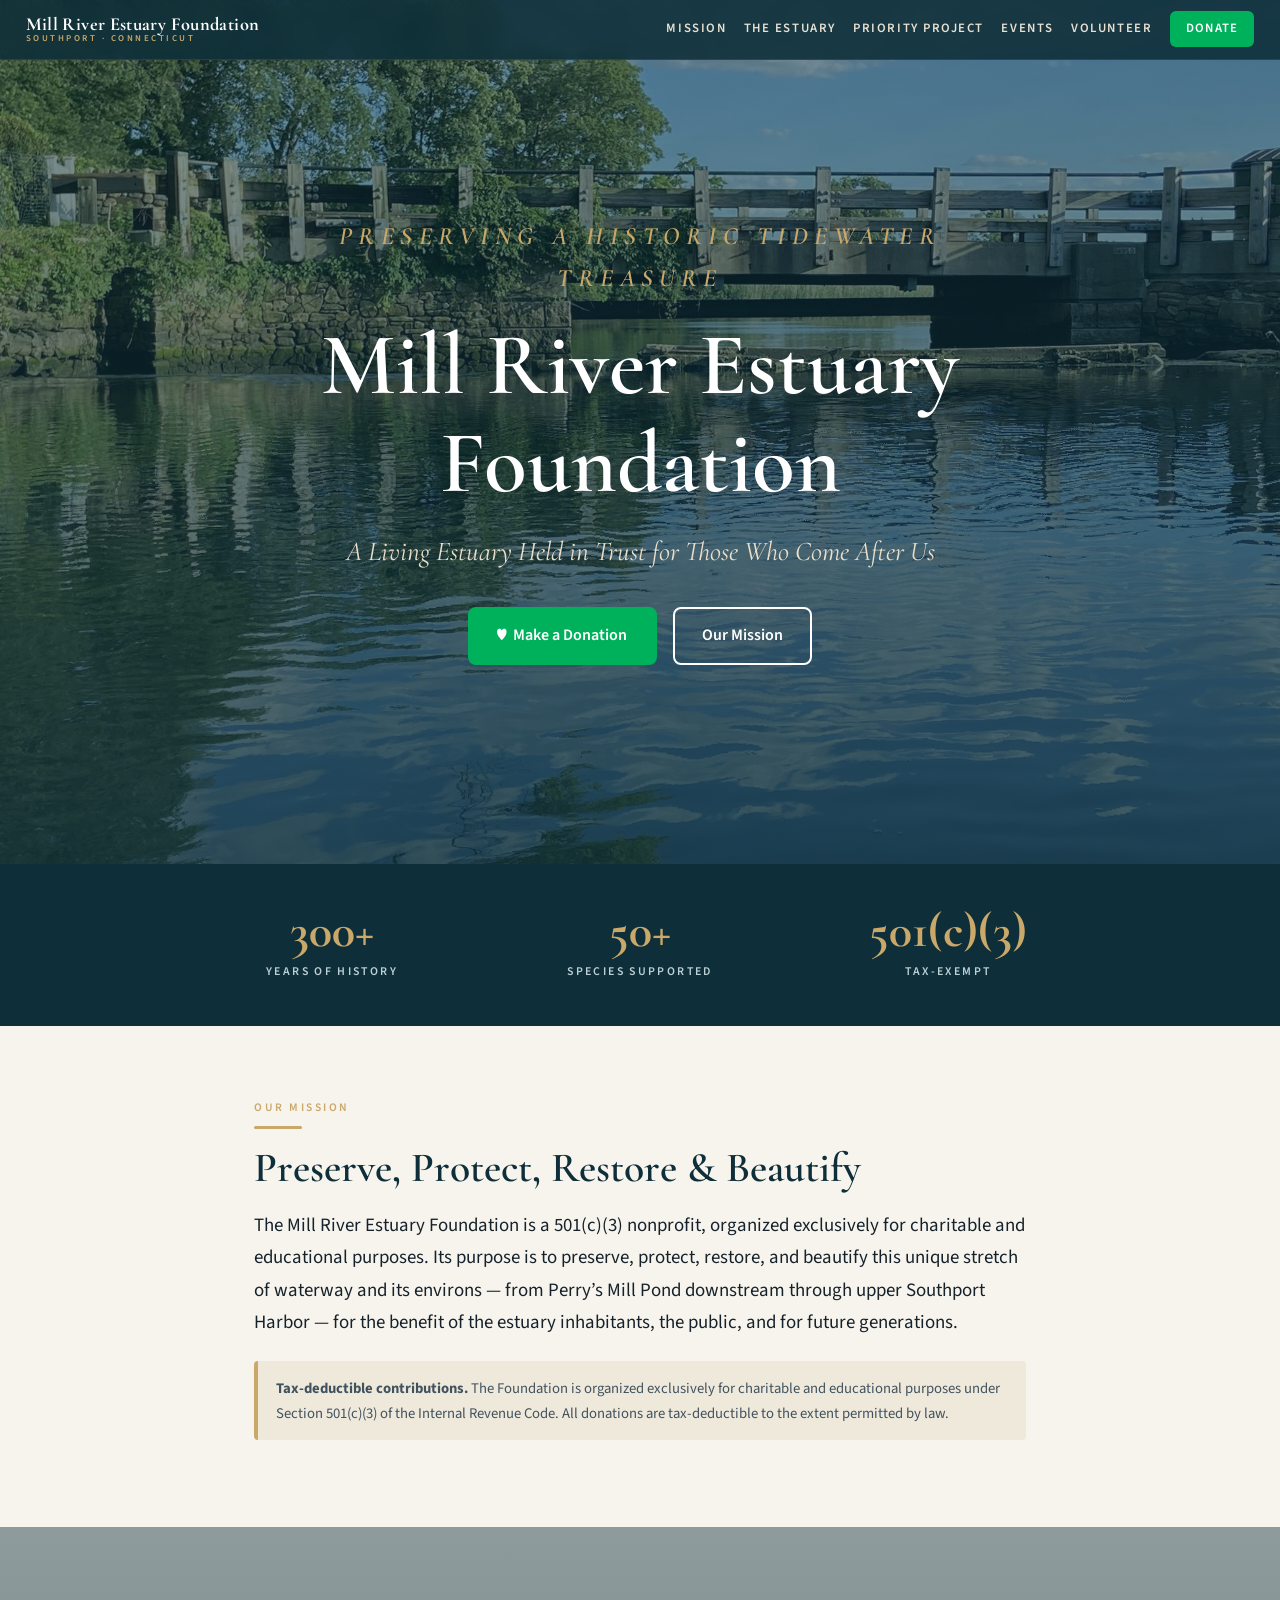
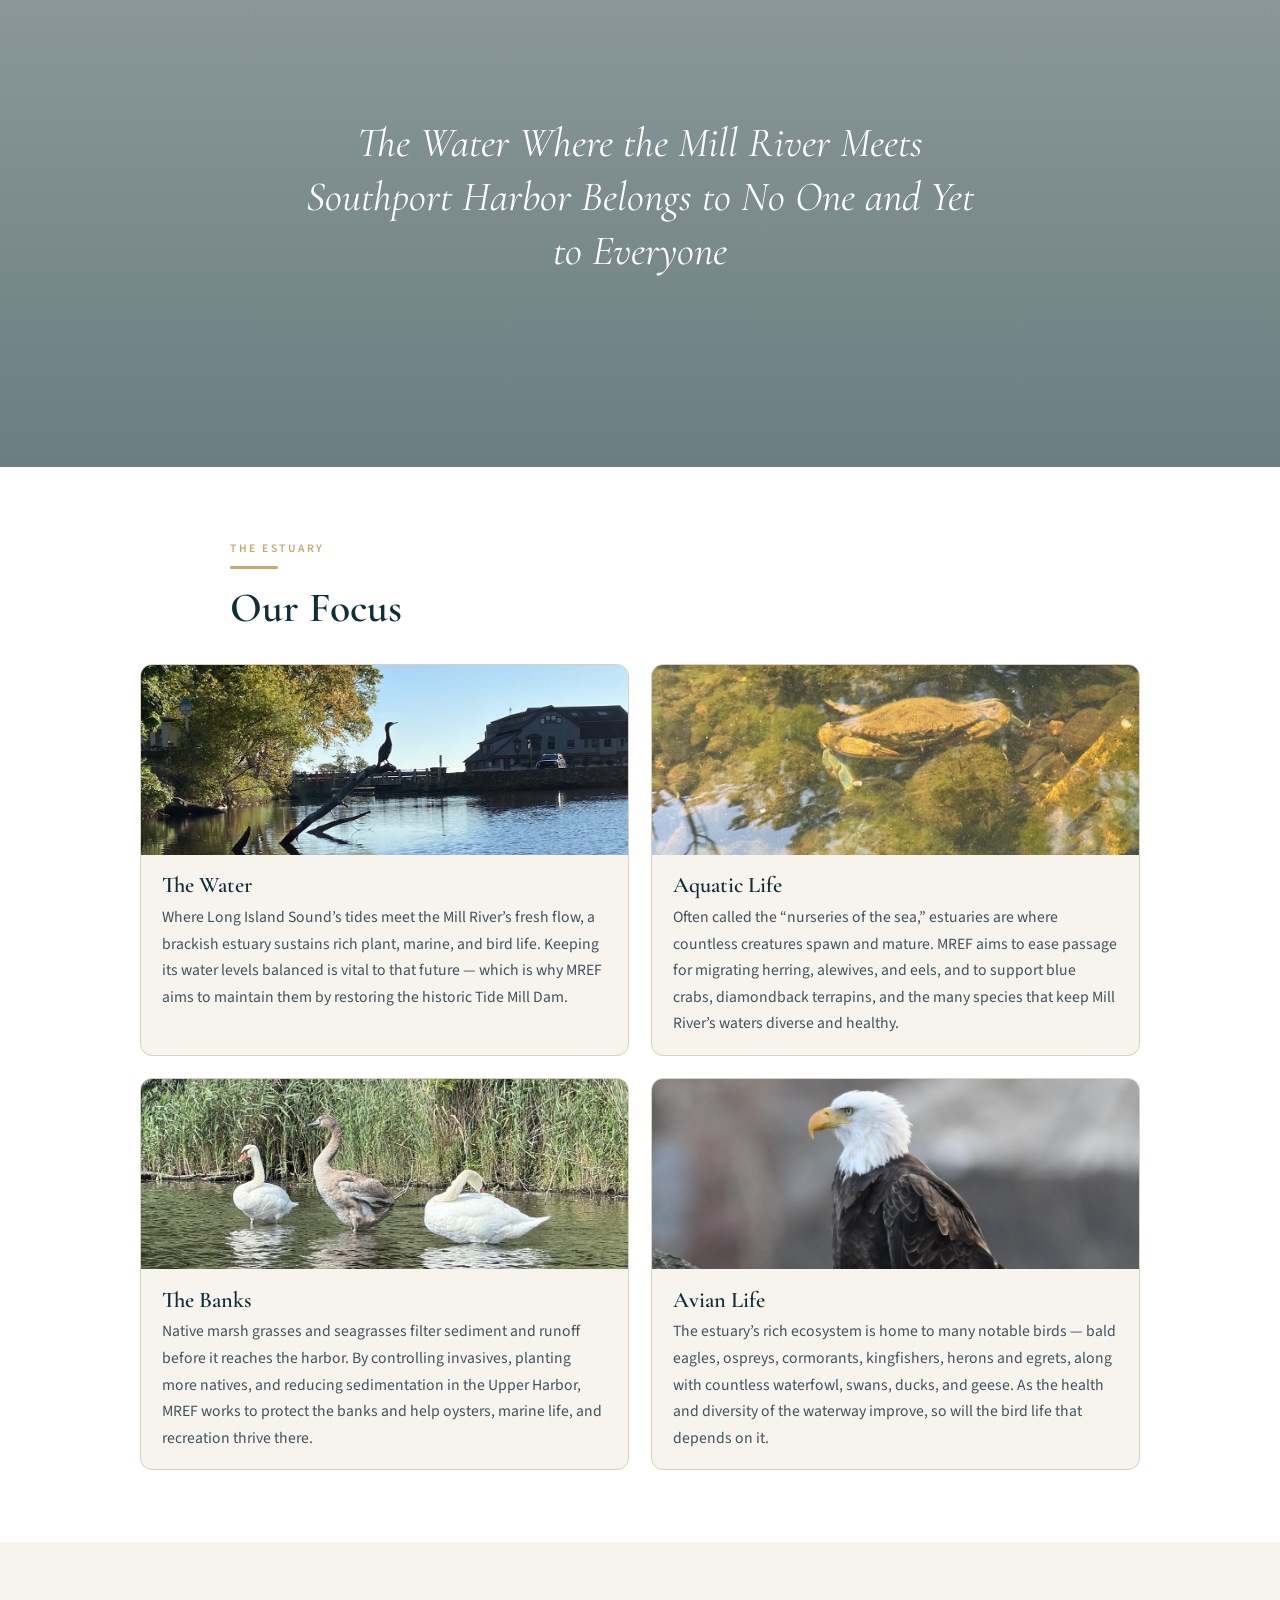
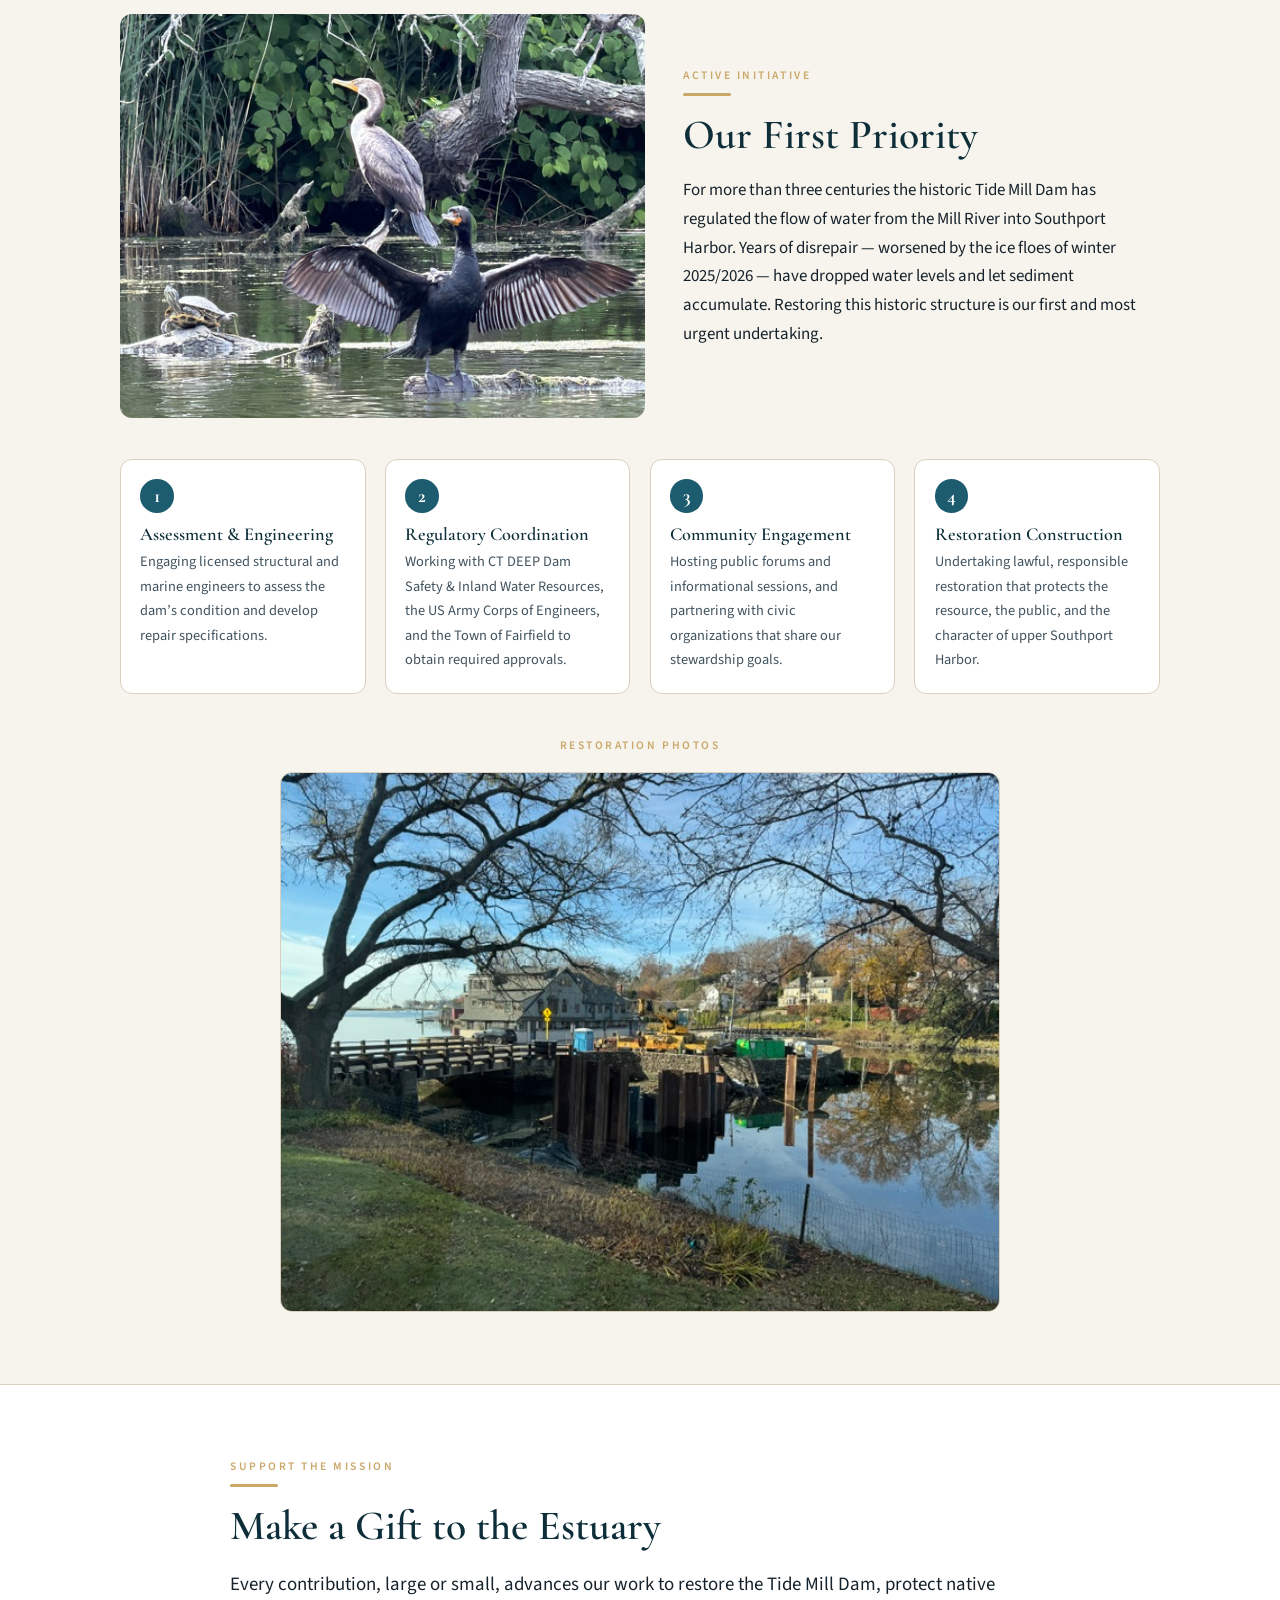
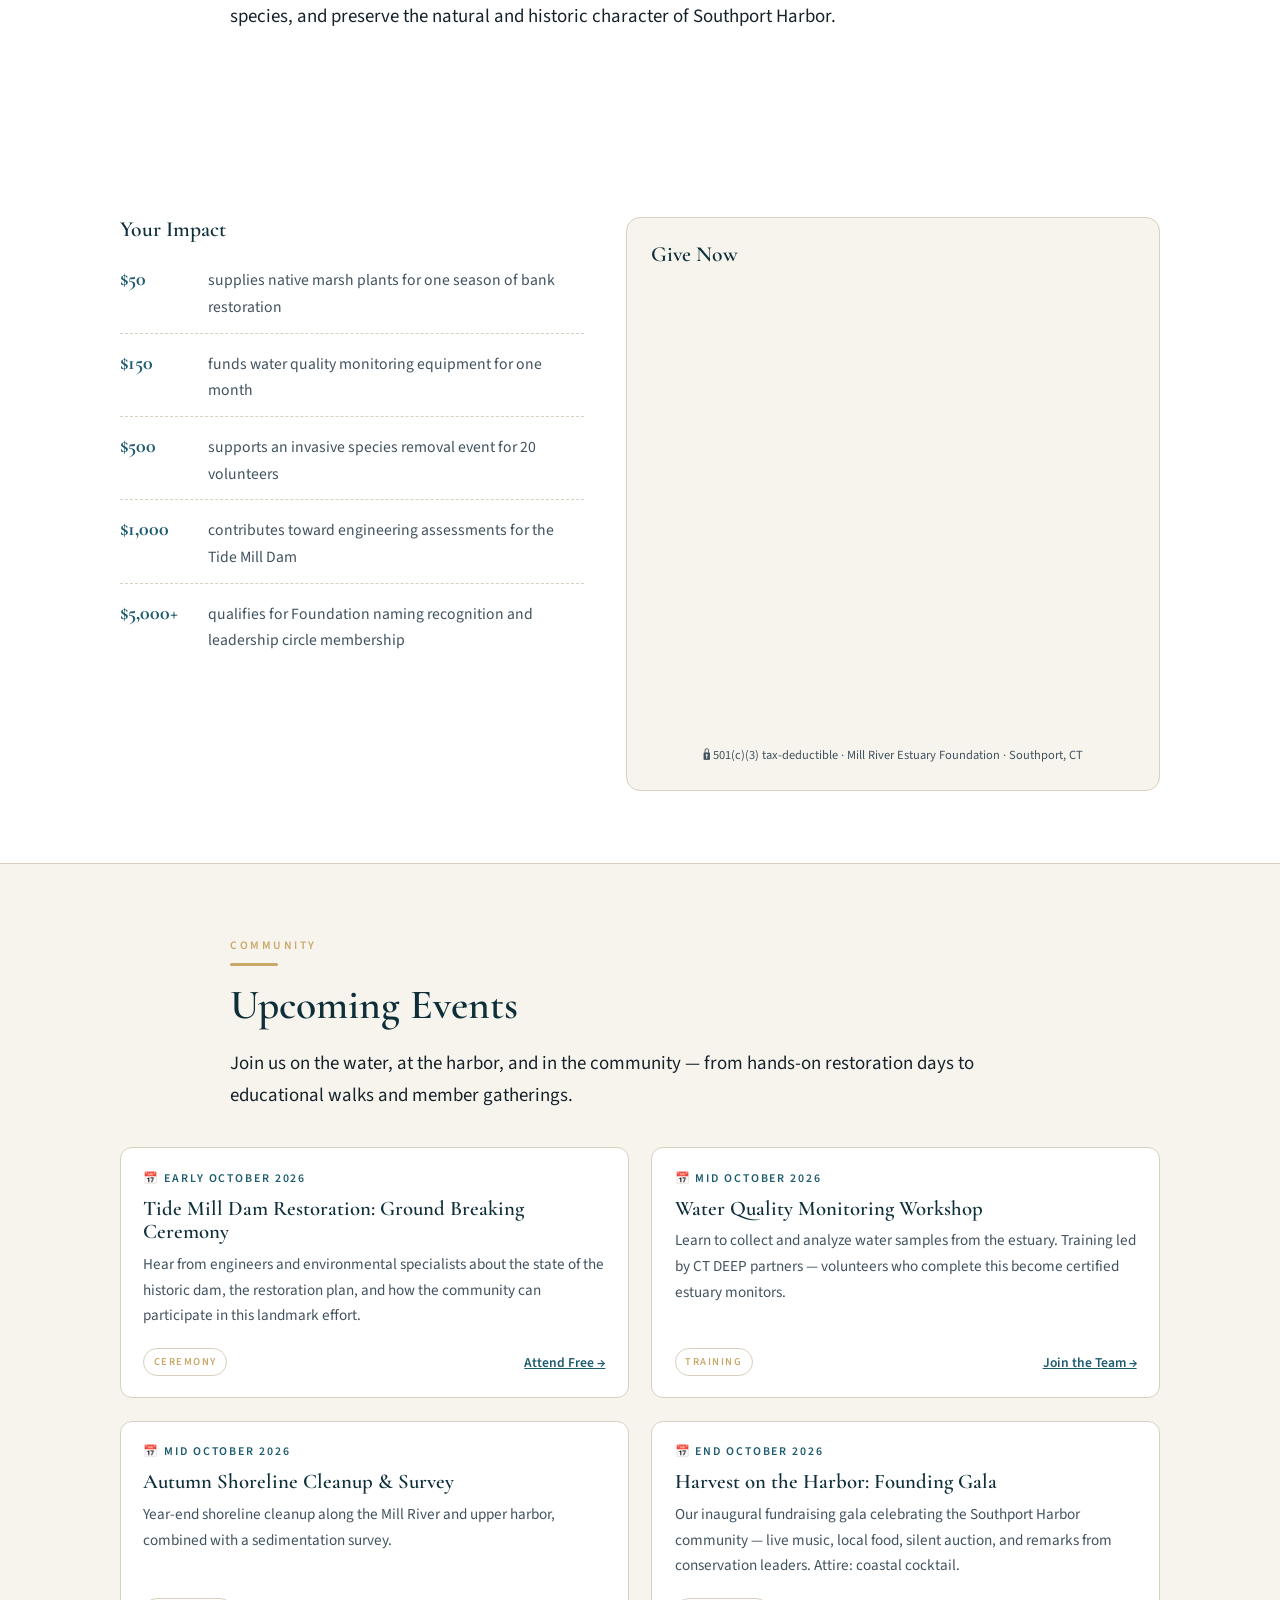
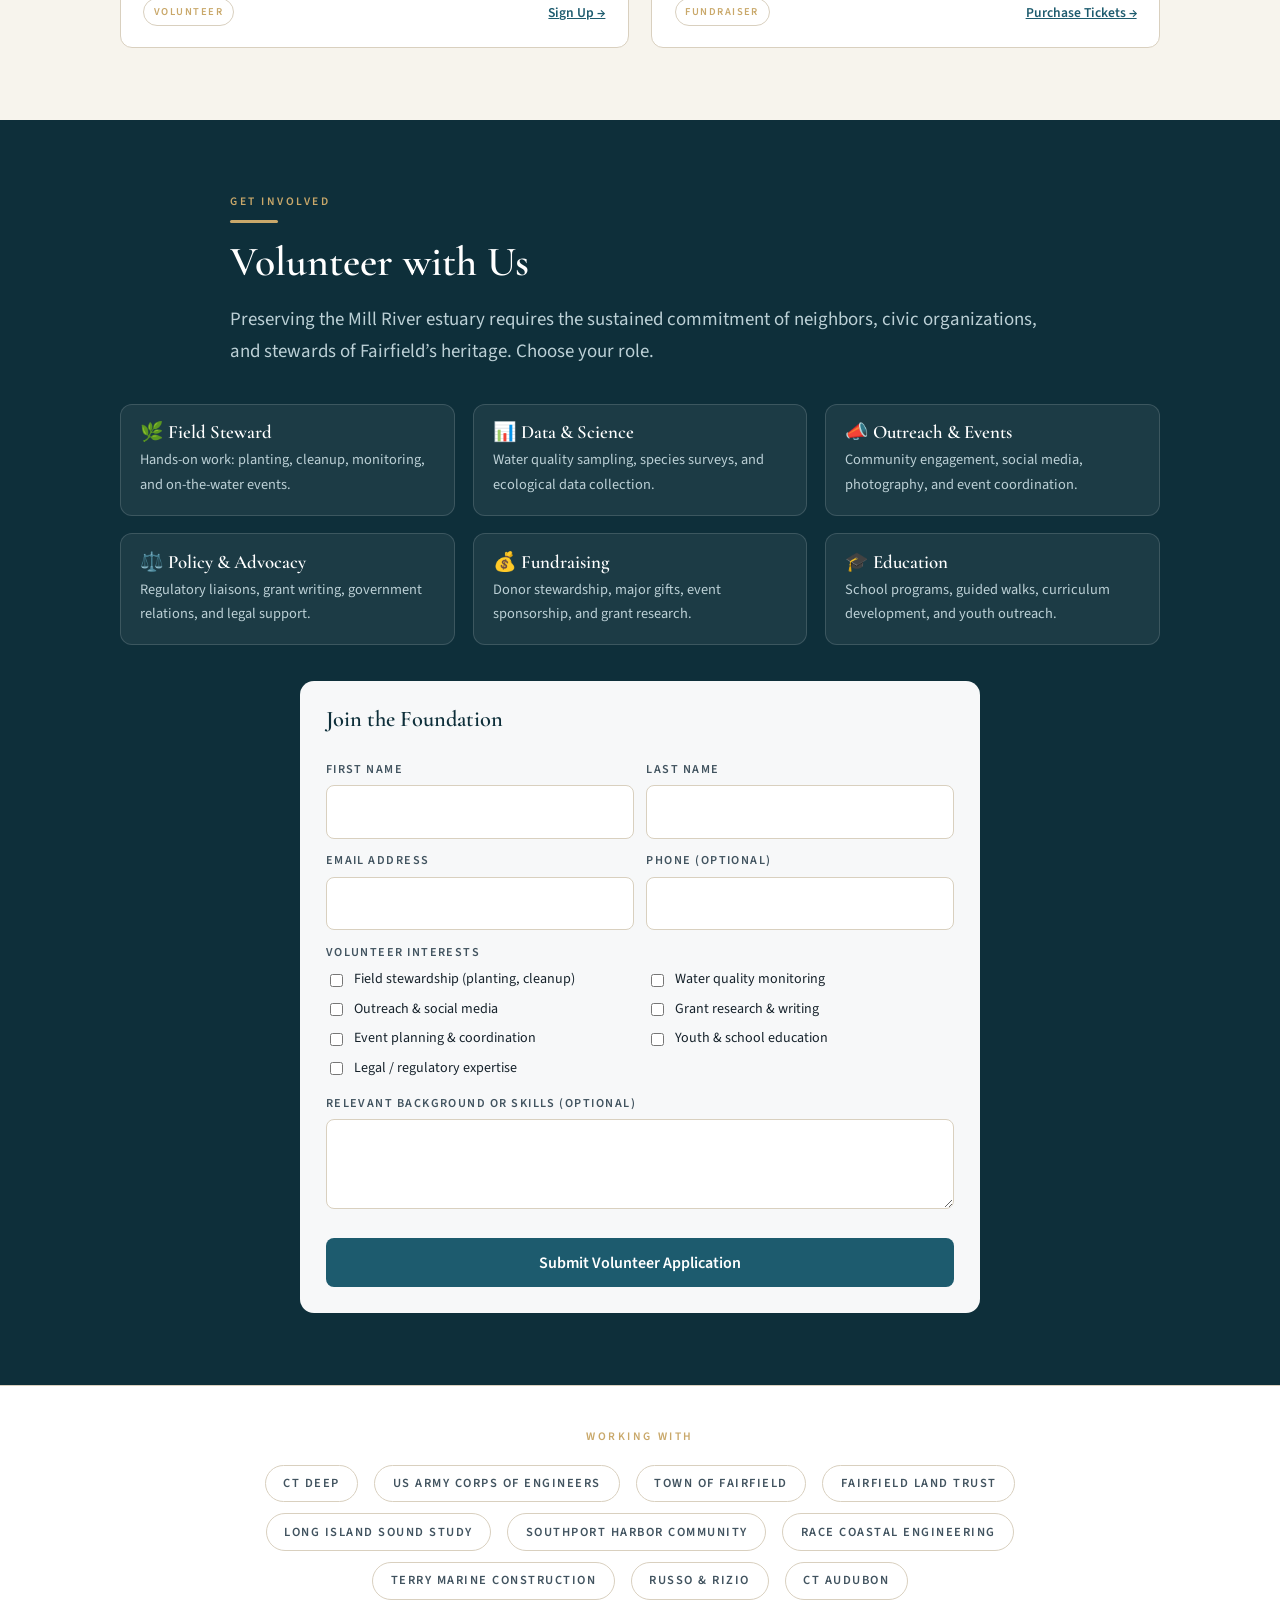
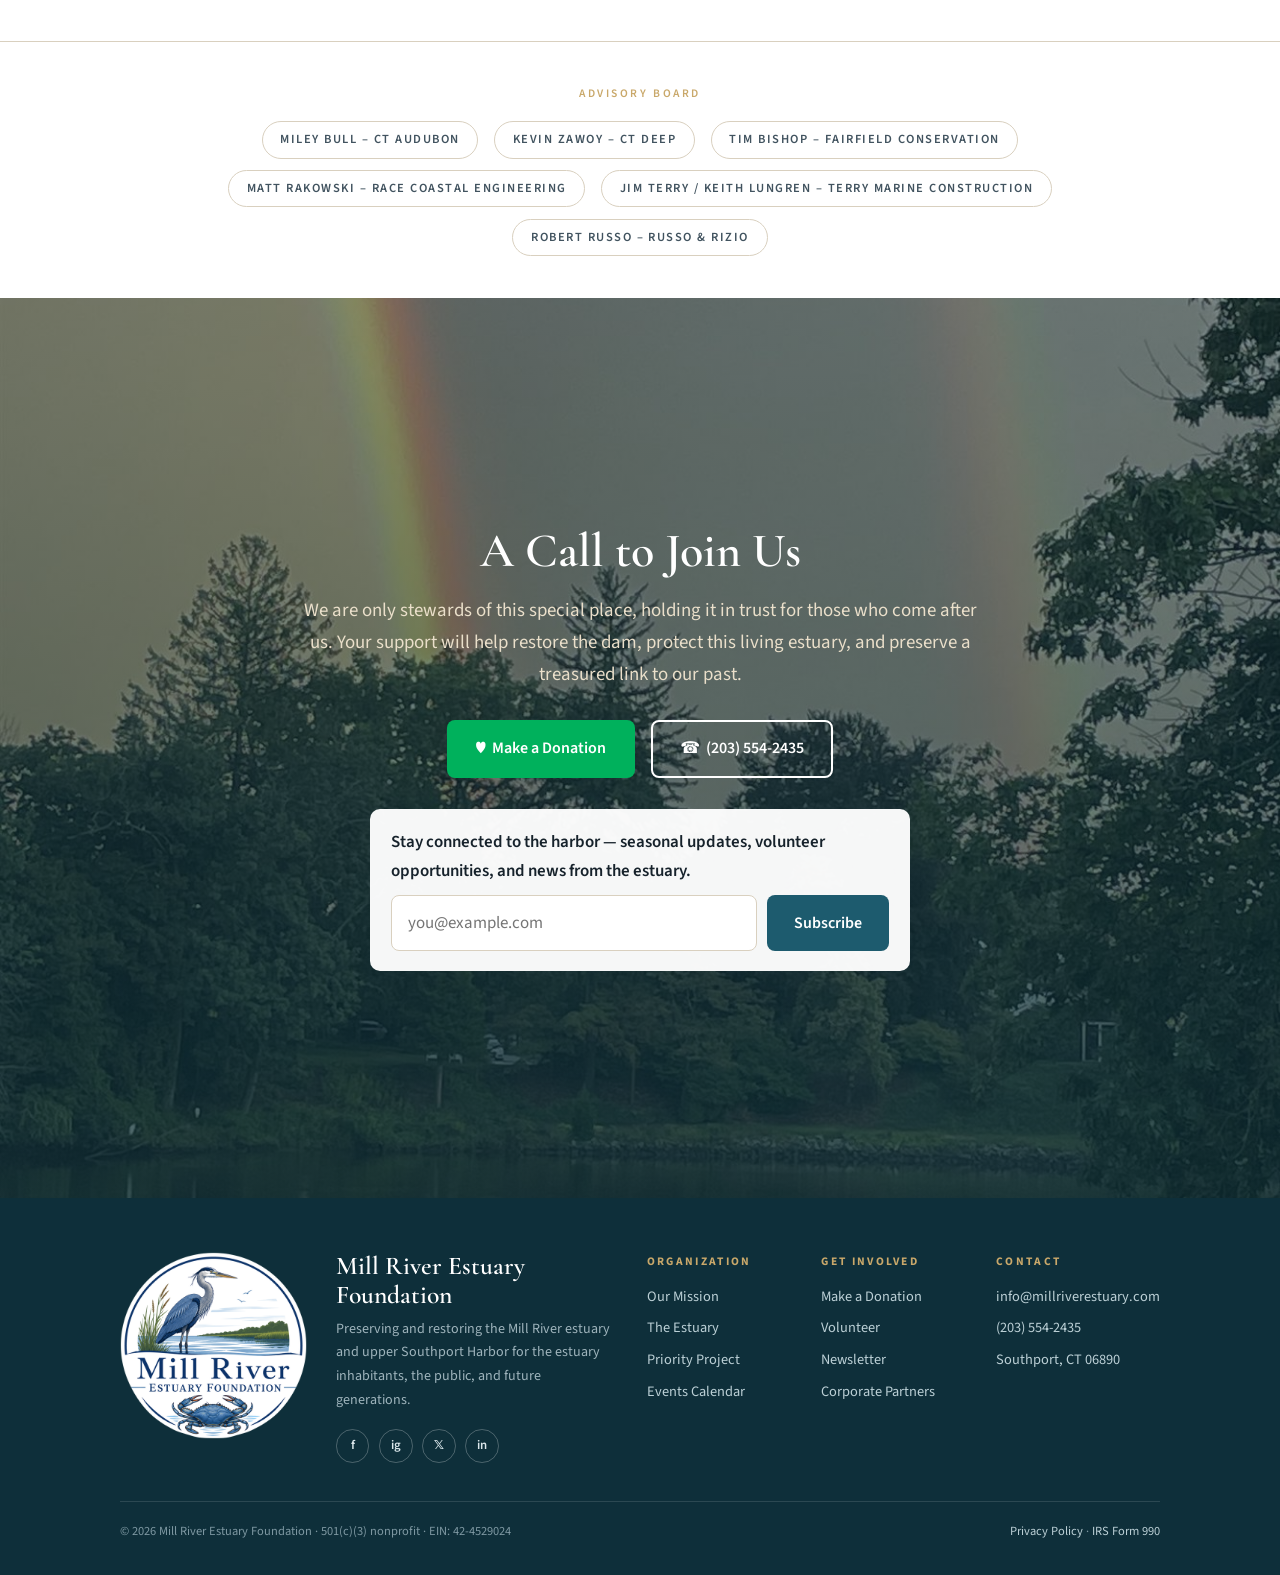
==== index.html @ 7f86ffff "Add fourth restoration photo and slow the gallery to 3 seconds per photo Photo 4 was rotated per its" ====
<!DOCTYPE html>
<html lang="en">
<head>
  <meta charset="UTF-8" />
  <meta name="viewport" content="width=device-width, initial-scale=1.0" />
  <title>Mill River Estuary Foundation — Southport, CT</title>
  <meta name="description" content="The Mill River Estuary Foundation works to preserve, protect, and restore the waterway where the Mill River meets Southport Harbor, including the historic Tide Mill Dam." />
  <link rel="preconnect" href="https://fonts.googleapis.com" />
  <link rel="preconnect" href="https://fonts.gstatic.com" crossorigin />
  <link href="https://fonts.googleapis.com/css2?family=Cormorant+Garamond:wght@500;600;700&family=Source+Sans+3:wght@400;600&display=swap" rel="stylesheet" />
  <style>
    :root{
      --ink:#16222b; --soft:#41535f; --paper:#f7f4ed; --paper-2:#efe9dc;
      --tide:#1d5b6e; --tide-deep:#0e2f3a; --sand:#c9a86a; --line:#d9d0bf;
    }
    *{box-sizing:border-box;}
    html{scroll-behavior:smooth;}
    body{margin:0;color:var(--ink);background:var(--paper);font-family:"Source Sans 3",system-ui,sans-serif;font-size:1.06rem;line-height:1.7;}
    h1,h2,h3{font-family:"Cormorant Garamond",Georgia,serif;color:var(--tide-deep);line-height:1.12;font-weight:600;margin:0;}
    a{color:var(--tide);}
    img{display:block;max-width:100%;}

    /* ---------- sticky nav ---------- */
    .nav{position:fixed;top:0;left:0;right:0;z-index:50;display:flex;justify-content:space-between;align-items:center;gap:1rem;
      padding:.7rem 1.6rem;color:#fff;background:rgba(14,47,58,.88);backdrop-filter:blur(8px);border-bottom:1px solid rgba(255,255,255,.08);}
    .nav__brand{font-family:"Cormorant Garamond",serif;font-size:1.15rem;font-weight:700;letter-spacing:.02em;color:#fff;text-decoration:none;line-height:1.1;}
    .nav__brand small{display:block;font-family:"Source Sans 3",sans-serif;font-size:.56rem;letter-spacing:.28em;text-transform:uppercase;color:var(--sand);font-weight:600;}
    .nav__links{display:flex;align-items:center;gap:1.1rem;flex-wrap:wrap;justify-content:flex-end;}
    .nav__links a{color:#e7e1d2;text-decoration:none;font-size:.8rem;font-weight:600;letter-spacing:.12em;text-transform:uppercase;}
    .nav__links a:hover{color:var(--sand);}
    .nav__links a.nav__donate{background:#00b15c;color:#fff;padding:.45rem 1rem;border-radius:6px;letter-spacing:.1em;}
    .nav__links a.nav__donate:hover{background:#009a4f;color:#fff;}

    /* ---------- hero ---------- */
    .hero{position:relative;min-height:96vh;display:flex;align-items:center;justify-content:center;text-align:center;color:#fff;overflow:hidden;background:#0e2f3a;}
    .hero__media{position:absolute;inset:0;width:100%;height:100%;z-index:0;}
    .hero__overlay{position:absolute;inset:0;z-index:1;background:linear-gradient(180deg,rgba(14,47,58,.5) 0%,rgba(14,47,58,.8) 100%);}
    .hero__in{position:relative;z-index:2;max-width:840px;padding:2rem;}
    .hero .eyebrow{text-transform:uppercase;letter-spacing:.26em;font-size:clamp(.85rem,4vw,1.56rem);font-weight:600;color:var(--sand);margin-bottom:1rem;white-space:normal;}
    .hero h1{font-size:clamp(2.8rem,8vw,5.5rem);color:#fff;}
    .hero p{font-family:"Cormorant Garamond",serif;font-style:italic;font-size:clamp(.6rem,2.9vw,1.7rem);color:#eadfca;margin:1rem auto 2rem;max-width:100%;white-space:nowrap;}
    @media(max-width:340px){.hero p{font-size:.56rem;}}
    .btns{display:flex;gap:1rem;justify-content:center;flex-wrap:wrap;}
    .btn{display:inline-flex;align-items:center;justify-content:center;padding:.85rem 1.7rem;border-radius:8px;font-family:inherit;font-weight:600;font-size:1rem;text-decoration:none;border:2px solid transparent;cursor:pointer;}
    .btn--donate{background:#00b15c;color:#fff;}
    .btn--ghost{border-color:#fff;color:#fff;}

    section{padding:4.5rem 1.5rem;}
    .wrap{max-width:820px;margin:0 auto;}
    .wrap--wide{max-width:1040px;margin:0 auto;}
    h2.head{font-size:clamp(1.9rem,5vw,2.6rem);margin-bottom:.4rem;}
    h2.head::before{content:"";display:block;width:48px;height:3px;background:var(--sand);margin-bottom:1rem;border-radius:2px;}
    .kicker{text-transform:uppercase;letter-spacing:.22em;font-size:.72rem;font-weight:600;color:var(--sand);margin:0 0 .5rem;}
    .lead{font-size:1.18rem;}

    /* ---------- impact stats ---------- */
    .stats{background:var(--tide-deep);color:#fff;padding:2.6rem 1.5rem;}
    .stats__grid{max-width:900px;margin:0 auto;display:grid;grid-template-columns:repeat(3,1fr);gap:1.5rem;text-align:center;}
    .stat b{display:block;font-family:"Cormorant Garamond",serif;font-size:clamp(2rem,5vw,3rem);font-weight:700;color:var(--sand);line-height:1.05;}
    .stat span{font-size:.74rem;letter-spacing:.2em;text-transform:uppercase;color:#bcd0d6;font-weight:600;}

    .taxnote{margin-top:1.4rem;padding:.9rem 1.1rem;background:var(--paper-2);border-left:4px solid var(--sand);border-radius:4px;font-size:.92rem;color:var(--soft);}

    /* ---------- quote band ---------- */
    .band{position:relative;min-height:60vh;display:flex;align-items:center;justify-content:center;text-align:center;color:#fff;
      background:linear-gradient(rgba(14,47,58,.45),rgba(14,47,58,.6)),url('img/band-ice-eagles.jpg') center/cover fixed no-repeat;}
    .band blockquote{max-width:760px;margin:0;padding:2rem;font-family:"Cormorant Garamond",serif;font-size:clamp(1.6rem,4vw,2.6rem);font-style:italic;line-height:1.3;color:#fff;}

    /* ---------- focus cards ---------- */
    .focus{background:#fff;}
    .grid{max-width:1000px;margin:2rem auto 0;display:grid;grid-template-columns:repeat(2,1fr);gap:1.4rem;}
    .card{border:1px solid var(--line);border-radius:12px;overflow:hidden;background:var(--paper);}
    .card img{height:190px;width:100%;object-fit:cover;}
    .card img.eagle{object-position:50% 22%;}
    .card .body{padding:1.1rem 1.3rem;}
    .card h3{font-size:1.4rem;margin-bottom:.4rem;}
    .card p{margin:0;color:var(--soft);font-size:.98rem;}

    /* ---------- priority project ---------- */
    .split{max-width:1040px;margin:0 auto;display:grid;grid-template-columns:1.1fr 1fr;gap:2.4rem;align-items:center;}
    .split img{border-radius:12px;height:100%;max-height:420px;width:100%;object-fit:cover;}
    .roadmap{max-width:1040px;margin:2.6rem auto 0;display:grid;grid-template-columns:repeat(4,1fr);gap:1.2rem;counter-reset:step;}
    .step{background:#fff;border:1px solid var(--line);border-radius:12px;padding:1.2rem 1.2rem 1.3rem;position:relative;}
    .step::before{counter-increment:step;content:counter(step);display:grid;place-items:center;width:2.1rem;height:2.1rem;border-radius:50%;
      background:var(--tide);color:#fff;font-family:"Cormorant Garamond",serif;font-weight:700;font-size:1.2rem;margin-bottom:.7rem;}
    .step h3{font-size:1.14rem;margin-bottom:.35rem;}
    .step p{margin:0;font-size:.9rem;color:var(--soft);}
    .restoration{max-width:1040px;margin:2.6rem auto 0;text-align:center;}
    .restoration .kicker{margin-bottom:1rem;}
    .restoration__frame{max-width:720px;margin:0 auto;}
    .restoration__frame img{width:100%;height:auto;aspect-ratio:4/3;object-fit:cover;border-radius:12px;border:1px solid var(--line);display:block;transition:opacity .4s ease;}
    .restoration__frame img.is-fading{opacity:0;}
    .thermometer{max-width:640px;margin:1.8rem auto 0;}

    /* ---------- donate ---------- */
    .donate{background:#fff;border-top:1px solid var(--line);border-bottom:1px solid var(--line);}
    .donate__grid{max-width:1040px;margin:2.2rem auto 0;display:grid;grid-template-columns:1fr 1.15fr;gap:2.6rem;align-items:start;}
    .impact{list-style:none;margin:0;padding:0;}
    .impact li{display:flex;gap:.9rem;padding:.75rem 0;border-top:1px dashed var(--line);color:var(--soft);font-size:.98rem;align-items:baseline;}
    .impact li:first-child{border-top:none;}
    .impact b{flex:0 0 4.6rem;font-family:"Cormorant Garamond",serif;font-size:1.25rem;color:var(--tide);font-weight:700;}
    .dform{background:var(--paper);border:1px solid var(--line);border-radius:14px;padding:1.5rem;}
    .dform h3{font-size:1.35rem;margin-bottom:1rem;}
    .dform iframe{width:100%;border:none;border-radius:8px;}
    .zeffy-placeholder{padding:2rem 1rem;text-align:center;border:1px dashed var(--line);border-radius:8px;color:var(--soft);}
    .zeffy-placeholder p{margin:0 0 .4rem;}
    .dform .secure{margin:.8rem 0 0;text-align:center;font-size:.78rem;color:var(--soft);}

    /* ---------- events ---------- */
    .events{background:var(--paper);}
    .events__grid{max-width:1040px;margin:2.2rem auto 0;display:grid;grid-template-columns:repeat(2,1fr);gap:1.4rem;}
    .event{background:#fff;border:1px solid var(--line);border-radius:12px;padding:1.3rem 1.4rem;display:flex;flex-direction:column;gap:.5rem;}
    .event .date{font-size:.74rem;letter-spacing:.16em;text-transform:uppercase;font-weight:600;color:var(--tide);}
    .event h3{font-size:1.3rem;}
    .event p{margin:0;color:var(--soft);font-size:.95rem;flex:1;}
    .event .foot{display:flex;justify-content:space-between;align-items:center;margin-top:.7rem;}
    .event .tag{font-size:.66rem;letter-spacing:.14em;text-transform:uppercase;font-weight:600;color:var(--sand);border:1px solid var(--line);padding:.25rem .6rem;border-radius:999px;}
    .event a.rsvp{font-size:.85rem;font-weight:600;}

    /* ---------- volunteer ---------- */
    .vol{background:var(--tide-deep);color:#dce8ec;}
    .vol h2.head,.vol h3{color:#fff;}
    .vol .kicker{color:var(--sand);}
    .roles{max-width:1040px;margin:2.2rem auto;display:grid;grid-template-columns:repeat(3,1fr);gap:1.1rem;}
    .role{background:rgba(255,255,255,.06);border:1px solid rgba(255,255,255,.14);border-radius:12px;padding:1.1rem 1.2rem;}
    .role h3{font-size:1.18rem;margin-bottom:.3rem;}
    .role p{margin:0;font-size:.9rem;color:#bcd0d6;}
    .vform{max-width:680px;margin:0 auto;background:rgba(255,255,255,.97);border-radius:14px;padding:1.6rem;color:var(--ink);}
    .vform h3{color:var(--tide-deep);font-size:1.4rem;margin-bottom:1rem;}
    .vform .row{display:grid;grid-template-columns:1fr 1fr;gap:.8rem;}
    .vform label{display:block;font-size:.76rem;letter-spacing:.12em;text-transform:uppercase;font-weight:600;color:var(--soft);margin:.8rem 0 .3rem;}
    .vform input[type=text],.vform input[type=email],.vform input[type=tel],.vform textarea{width:100%;padding:.7rem .9rem;border:1px solid var(--line);border-radius:8px;font:inherit;background:#fff;color:var(--ink);}
    .vform textarea{min-height:90px;resize:vertical;}
    .vform .checks{display:grid;grid-template-columns:1fr 1fr;gap:.35rem .9rem;margin-top:.3rem;}
    .vform .checks label{display:flex;align-items:center;gap:.5rem;margin:0;font-size:.88rem;letter-spacing:0;text-transform:none;font-weight:400;color:var(--ink);}
    .vform .submit{width:100%;margin-top:1.2rem;background:var(--tide);color:#fff;border:none;}
    .vform .submit:hover{background:var(--tide-deep);}

    /* ---------- partners ---------- */
    .partners{background:#fff;border-top:1px solid var(--line);padding:2.6rem 1.5rem;text-align:center;}
    .partners .kicker{margin-bottom:1.1rem;}
    .partners__row{display:flex;flex-wrap:wrap;gap:.7rem 1rem;justify-content:center;max-width:900px;margin:0 auto;}
    .partners__row span{border:1px solid var(--line);border-radius:999px;padding:.45rem 1.1rem;font-size:.78rem;letter-spacing:.12em;text-transform:uppercase;font-weight:600;color:var(--soft);}

    /* ---------- CTA ---------- */
    .cta{position:relative;color:#fff;text-align:center;min-height:100vh;display:flex;align-items:center;justify-content:center;
      background:linear-gradient(rgba(14,47,58,.5),rgba(14,47,58,.72)),url('img/cta-rainbows.jpg') center 62%/cover no-repeat;}
    .cta h2{color:#fff;font-size:clamp(2rem,5vw,3rem);}
    .cta .lead{max-width:680px;margin:1rem auto 1.8rem;color:#eadfca;}
    .signup{max-width:540px;margin:1.9rem auto 0;background:rgba(255,255,255,.96);border-radius:10px;padding:1.2rem 1.3rem;text-align:left;}
    .signup label{display:block;font-weight:600;color:var(--ink);margin-bottom:.6rem;}
    .signup__row{display:flex;gap:.6rem;flex-wrap:wrap;}
    .signup input[type=email]{flex:1 1 220px;padding:.8rem 1rem;border:1px solid var(--line);border-radius:8px;font:inherit;color:var(--ink);background:#fff;}
    .signup input[type=email]:focus{outline:none;border-color:var(--tide);box-shadow:0 0 0 3px rgba(29,91,110,.18);}
    .btn--signup{background:var(--tide);color:#fff;border:none;}
    .btn--signup:hover{background:var(--tide-deep);}

    /* ---------- footer ---------- */
    footer{background:var(--tide-deep);color:#bcd0d6;padding:3.4rem 1.5rem 2rem;font-size:.9rem;}
    .foot__grid{max-width:1040px;margin:0 auto;display:grid;grid-template-columns:auto minmax(220px,1.1fr) 2fr;gap:1.8rem;align-items:start;}
    .foot__logo{width:187px;height:187px;display:block;}
    .foot__brand h3{color:#fff;font-size:1.6rem;margin:0 0 .5rem;}
    .foot__brand p{margin:0 0 1rem;color:#9fb4bc;font-size:.88rem;}
    .foot__social{display:flex;gap:.6rem;}
    .foot__social a{display:grid;place-items:center;width:2.1rem;height:2.1rem;border:1px solid rgba(255,255,255,.25);border-radius:50%;color:#dce8ec;text-decoration:none;font-size:.8rem;font-weight:600;}
    .foot__social a:hover{border-color:var(--sand);color:var(--sand);}
    .foot__links{display:grid;grid-template-columns:repeat(3,1fr);gap:1.1rem;}
    footer h4{margin:0 0 .8rem;font-size:.72rem;letter-spacing:.2em;text-transform:uppercase;color:var(--sand);}
    footer ul{list-style:none;margin:0;padding:0;}
    footer li{margin-bottom:.45rem;}
    footer a{color:#bcd0d6;text-decoration:none;}
    footer a:hover{color:#fff;}
    .foot__legal{max-width:1040px;margin:2.4rem auto 0;padding-top:1.2rem;border-top:1px solid rgba(255,255,255,.12);display:flex;justify-content:space-between;gap:1rem;flex-wrap:wrap;font-size:.78rem;color:#7e98a2;}

    /* ---------- responsive ---------- */
    @media(max-width:900px){
      .roadmap{grid-template-columns:repeat(2,1fr);}
      .donate__grid{grid-template-columns:1fr;}
      .foot__grid{grid-template-columns:1fr;}
    }
    @media(max-width:720px){
      .nav{padding:.6rem 1rem;}
      .nav__links{gap:.7rem;}
      .nav__links a:not(.nav__donate){display:none;}
      .grid{grid-template-columns:1fr;}
      .split{grid-template-columns:1fr;}
      .stats__grid{grid-template-columns:1fr;gap:1.1rem;}
      .events__grid{grid-template-columns:1fr;}
      .roles{grid-template-columns:1fr;}
      .vform .row{grid-template-columns:1fr;}
      .vform .checks{grid-template-columns:1fr;}
      .roadmap{grid-template-columns:1fr;}
      .foot__grid{grid-template-columns:1fr;}
      .foot__logo{width:64px;height:64px;}
      .foot__brand h3{font-size:1.4rem;}
      .foot__links{grid-template-columns:1fr 1fr;}
      .band{flex-direction:column;align-items:stretch;justify-content:flex-start;background:var(--tide-deep);min-height:0;}
      .band::before{content:"";display:block;width:100%;aspect-ratio:1.05/1;background:linear-gradient(rgba(14,47,58,.1),rgba(14,47,58,.2)),url('img/band-eagles-mobile.jpg') center/cover no-repeat;}
      .band blockquote{padding:2.2rem 1.25rem;}
    }
  </style>
</head>
<body>
  <nav class="nav">
    <a class="nav__brand" href="#top">Mill River Estuary Foundation<small>Southport · Connecticut</small></a>
    <div class="nav__links">
      <a href="#mission">Mission</a>
      <a href="#estuary">The Estuary</a>
      <a href="#priority">Priority Project</a>
      <a href="#events">Events</a>
      <a href="#volunteer">Volunteer</a>
      <a class="nav__donate" href="#donate">Donate</a>
    </div>
  </nav>

  <header class="hero" id="top">
    <svg class="hero__media" viewBox="0 0 1600 1000" preserveAspectRatio="xMidYMid slice" aria-hidden="true">
      <defs>
        <filter id="waterRipple" x="-5%" y="-5%" width="110%" height="110%">
          <feTurbulence type="fractalNoise" baseFrequency="0.009 0.016" numOctaves="2" seed="7" result="noise">
            <animate attributeName="baseFrequency" dur="11s" values="0.009 0.016;0.012 0.021;0.009 0.016" repeatCount="indefinite"/>
          </feTurbulence>
          <feDisplacementMap in="SourceGraphic" in2="noise" scale="20" xChannelSelector="R" yChannelSelector="G"/>
        </filter>
        <linearGradient id="waterFade" x1="0" y1="0" x2="0" y2="1">
          <stop offset="0%" stop-color="#000"/>
          <stop offset="42%" stop-color="#000"/>
          <stop offset="50%" stop-color="#fff"/>
          <stop offset="100%" stop-color="#fff"/>
        </linearGradient>
        <mask id="waterMask"><rect width="1600" height="1000" fill="url(#waterFade)"/></mask>
      </defs>
      <image href="img/hero.jpg" width="1600" height="1000" preserveAspectRatio="xMidYMid slice"/>
      <image href="img/hero.jpg" width="1600" height="1000" preserveAspectRatio="xMidYMid slice" filter="url(#waterRipple)" mask="url(#waterMask)"/>
    </svg>
    <div class="hero__overlay"></div>
    <div class="hero__in">
      <p class="eyebrow">Preserving a Historic Tidewater Treasure</p>
      <h1>Mill River Estuary Foundation</h1>
      <p>A Living Estuary Held in Trust for Those Who Come After Us</p>
      <div class="btns">
        <a class="btn btn--donate" href="#donate">&#9829;&nbsp; Make a Donation</a>
        <a class="btn btn--ghost" href="#mission">Our Mission</a>
      </div>
    </div>
  </header>

  <div class="stats">
    <div class="stats__grid">
      <div class="stat"><b>300+</b><span>Years of History</span></div>
      <div class="stat"><b>50+</b><span>Species Supported</span></div>
      <div class="stat"><b>501(c)(3)</b><span>Tax-Exempt</span></div>
    </div>
  </div>

  <section id="mission" class="wrap">
    <p class="kicker">Our Mission</p>
    <h2 class="head">Preserve, Protect, Restore &amp; Beautify</h2>
    <p class="lead">The Mill River Estuary Foundation is a 501(c)(3) nonprofit, organized exclusively for charitable
      and educational purposes. Its purpose is to preserve, protect, restore, and
      beautify this unique stretch of waterway and its environs — from Perry’s Mill Pond downstream
      through upper Southport Harbor — for the benefit of the estuary inhabitants, the public, and for future generations.</p>
    <p class="taxnote"><strong>Tax-deductible contributions.</strong> The Foundation is organized exclusively
      for charitable and educational purposes under Section 501(c)(3) of the Internal Revenue Code. All
      donations are tax-deductible to the extent permitted by law.</p>
  </section>

  <div class="band">
    <blockquote>The Water Where the Mill River Meets Southport Harbor Belongs to No One and Yet to Everyone</blockquote>
  </div>

  <section id="estuary" class="focus">
    <div class="wrap"><p class="kicker">The Estuary</p><h2 class="head">Our Focus</h2></div>
    <div class="grid">
      <article class="card">
        <img src="img/water-cormorant.jpg" alt="A cormorant on the snag, the Tide Mill Dam, and the mill building" />
        <div class="body"><h3>The Water</h3><p>Where Long Island Sound’s tides meet the Mill River’s fresh flow, a brackish estuary sustains rich plant, marine, and bird life. Keeping its water levels balanced is vital to that future — which is why MREF aims to maintain them by restoring the historic Tide Mill Dam.</p></div>
      </article>
      <article class="card">
        <img src="img/aquatic-crab.jpg" alt="Blue crab in the shallows" />
        <div class="body"><h3>Aquatic Life</h3><p>Often called the “nurseries of the sea,” estuaries are where countless creatures spawn and mature. MREF aims to ease passage for migrating herring, alewives, and eels, and to support blue crabs, diamondback terrapins, and the many species that keep Mill River’s waters diverse and healthy.</p></div>
      </article>
      <article class="card">
        <img src="img/banks-swans.jpg" alt="Swans by the reeds" />
        <div class="body"><h3>The Banks</h3><p>Native marsh grasses and seagrasses filter sediment and runoff before it reaches the harbor. By controlling invasives, planting more natives, and reducing sedimentation in the Upper Harbor, MREF works to protect the banks and help oysters, marine life, and recreation thrive there.</p></div>
      </article>
      <article class="card">
        <img class="eagle" src="img/avian-eagle.jpg" alt="Bald eagle" />
        <div class="body"><h3>Avian Life</h3><p>The estuary’s rich ecosystem is home to many notable birds — bald eagles, ospreys, cormorants, kingfishers, herons and egrets, along with countless waterfowl, swans, ducks, and geese. As the health and diversity of the waterway improve, so will the bird life that depends on it.</p></div>
      </article>
    </div>
  </section>

  <section id="priority">
    <div class="split">
      <img src="img/first-priority-2.jpg" alt="A turtle and two cormorants, one with wings fully spread, along the Mill River" />
      <div>
        <p class="kicker">Active Initiative</p>
        <h2 class="head">Our First Priority</h2>
        <p>For more than three centuries the historic Tide Mill Dam has regulated the flow of water from the
          Mill River into Southport Harbor. Years of disrepair — worsened by the ice floes of winter
          2025/2026 — have dropped water levels and let sediment accumulate. Restoring this historic
          structure is our first and most urgent undertaking.</p>
      </div>
    </div>
    <div class="roadmap">
      <div class="step"><h3>Assessment &amp; Engineering</h3><p>Engaging licensed structural and marine engineers to assess the dam’s condition and develop repair specifications.</p></div>
      <div class="step"><h3>Regulatory Coordination</h3><p>Working with CT DEEP Dam Safety &amp; Inland Water Resources, the US Army Corps of Engineers, and the Town of Fairfield to obtain required approvals.</p></div>
      <div class="step"><h3>Community Engagement</h3><p>Hosting public forums and informational sessions, and partnering with civic organizations that share our stewardship goals.</p></div>
      <div class="step"><h3>Restoration Construction</h3><p>Undertaking lawful, responsible restoration that protects the resource, the public, and the character of upper Southport Harbor.</p></div>
    </div>
    <div class="restoration">
      <p class="kicker">Restoration Photos</p>
      <div class="restoration__frame" id="restorationFrame">
        <img src="img/restoration-1.jpg" alt="Excavator and crane working beside the Tide Mill Dam during restoration, with steel sheet piling along the far bank" width="640" height="480" />
      </div>
    </div>
  </section>

  <section id="donate" class="donate">
    <div class="wrap"><p class="kicker">Support the Mission</p><h2 class="head">Make a Gift to the Estuary</h2>
      <p class="lead">Every contribution, large or small, advances our work to restore the Tide Mill Dam,
        protect native species, and preserve the natural and historic character of Southport Harbor.</p>
      <div class="thermometer">
        <div style="position:relative;overflow:hidden;width:100%;padding-top:120px;"><iframe title='Donation form powered by Zeffy' style='position: absolute; border: 0; top:0;left:0;bottom:0;right:0;width:100%;height:120px' src='https://www.zeffy.com/embed/thermometer/make-a-gift-to-the-estuary'  allowTransparency="true"></iframe></div>
      </div>
    </div>
    <div class="donate__grid">
      <div>
        <h3 style="font-size:1.35rem;margin-bottom:.6rem;">Your Impact</h3>
        <ul class="impact">
          <li><b>$50</b> supplies native marsh plants for one season of bank restoration</li>
          <li><b>$150</b> funds water quality monitoring equipment for one month</li>
          <li><b>$500</b> supports an invasive species removal event for 20 volunteers</li>
          <li><b>$1,000</b> contributes toward engineering assessments for the Tide Mill Dam</li>
          <li><b>$5,000+</b> qualifies for Foundation naming recognition and leadership circle membership</li>
        </ul>
      </div>
      <div class="dform" id="zeffyDonate">
        <h3>Give Now</h3>
        <div>
          <div data-zeffy-embed data-form-url="/embed/donation-form/make-a-gift-to-the-estuary"></div>
          <div data-zeffy-embed-fallback style="display:none;">
            <div style="position:relative;overflow:hidden;height:450px;width:100%;"><iframe title='Donation form powered by Zeffy' style='position: absolute; border: 0; top:0;left:0;bottom:0;right:0;width:100%;height:100%' data-zeffy-embed-src='https://www.zeffy.com/embed/donation-form/make-a-gift-to-the-estuary' allowpaymentrequest allowTransparency="true"></iframe></div>
          </div>
          <script
            src="https://www.zeffy.com/embed/v2/zeffy-embed.js"
            onerror="document.querySelectorAll('[data-zeffy-embed-fallback]').forEach(function(el){el.style.display='block';el.querySelectorAll('iframe[data-zeffy-embed-src]').forEach(function(f){f.src=f.getAttribute('data-zeffy-embed-src');});});">
          </script>
        </div>
        <p class="secure">&#128274; 501(c)(3) tax-deductible &middot; Mill River Estuary Foundation &middot; Southport, CT</p>
      </div>
    </div>
  </section>

  <section id="events" class="events">
    <div class="wrap"><p class="kicker">Community</p><h2 class="head">Upcoming Events</h2>
      <p class="lead">Join us on the water, at the harbor, and in the community — from hands-on restoration
        days to educational walks and member gatherings.</p>
    </div>
    <div class="events__grid">
      <!-- TODO: confirm event details/dates and set real registration links -->
      <article class="event">
        <span class="date">&#128197; Early October 2026</span>
        <h3>Tide Mill Dam Restoration: Ground Breaking Ceremony</h3>
        <p>Hear from engineers and environmental specialists about the state of the historic dam, the
          restoration plan, and how the community can participate in this landmark effort.</p>
        <div class="foot"><span class="tag">Ceremony</span><a class="rsvp" href="mailto:info@millriverestuary.com?subject=RSVP%3A%20Tide%20Mill%20Dam%20Ground%20Breaking%20Ceremony%20(Early%20October)">Attend Free &rarr;</a></div>
      </article>
      <article class="event">
        <span class="date">&#128197; Mid October 2026</span>
        <h3>Water Quality Monitoring Workshop</h3>
        <p>Learn to collect and analyze water samples from the estuary. Training led by CT DEEP partners —
          volunteers who complete this become certified estuary monitors.</p>
        <div class="foot"><span class="tag">Training</span><a class="rsvp" href="mailto:info@millriverestuary.com?subject=RSVP%3A%20Water%20Quality%20Workshop%20(Mid%20October)">Join the Team &rarr;</a></div>
      </article>
      <article class="event">
        <span class="date">&#128197; Mid October 2026</span>
        <h3>Autumn Shoreline Cleanup &amp; Survey</h3>
        <p>Year-end shoreline cleanup along the Mill River and upper harbor, combined with a sedimentation
          survey.</p>
        <div class="foot"><span class="tag">Volunteer</span><a class="rsvp" href="mailto:info@millriverestuary.com?subject=Sign-up%3A%20Autumn%20Shoreline%20Cleanup%20(Mid%20October)">Sign Up &rarr;</a></div>
      </article>
      <article class="event">
        <span class="date">&#128197; End October 2026</span>
        <h3>Harvest on the Harbor: Founding Gala</h3>
        <p>Our inaugural fundraising gala celebrating the Southport Harbor community — live music, local food,
          silent auction, and remarks from conservation leaders. Attire: coastal cocktail.</p>
        <div class="foot"><span class="tag">Fundraiser</span><a class="rsvp" href="mailto:info@millriverestuary.com?subject=Tickets%3A%20Harvest%20on%20the%20Harbor%20Gala%20(End%20October)">Purchase Tickets &rarr;</a></div>
      </article>
    </div>
  </section>

  <section id="volunteer" class="vol">
    <div class="wrap"><p class="kicker">Get Involved</p><h2 class="head">Volunteer with Us</h2>
      <p class="lead" style="color:#bcd0d6;">Preserving the Mill River estuary requires the sustained commitment
        of neighbors, civic organizations, and stewards of Fairfield’s heritage. Choose your role.</p>
    </div>
    <div class="roles">
      <div class="role"><h3>&#127807; Field Steward</h3><p>Hands-on work: planting, cleanup, monitoring, and on-the-water events.</p></div>
      <div class="role"><h3>&#128202; Data &amp; Science</h3><p>Water quality sampling, species surveys, and ecological data collection.</p></div>
      <div class="role"><h3>&#128227; Outreach &amp; Events</h3><p>Community engagement, social media, photography, and event coordination.</p></div>
      <div class="role"><h3>&#9878;&#65039; Policy &amp; Advocacy</h3><p>Regulatory liaisons, grant writing, government relations, and legal support.</p></div>
      <div class="role"><h3>&#128176; Fundraising</h3><p>Donor stewardship, major gifts, event sponsorship, and grant research.</p></div>
      <div class="role"><h3>&#127891; Education</h3><p>School programs, guided walks, curriculum development, and youth outreach.</p></div>
    </div>
    <form class="vform" action="https://formspree.io/f/xlgkqaew" method="POST">
      <h3>Join the Foundation</h3>
      <input type="hidden" name="_subject" value="New volunteer application — Mill River Estuary Foundation">
      <input type="hidden" name="form_type" value="volunteer">
      <div class="row">
        <div><label for="v-first">First name</label><input id="v-first" type="text" name="first_name" required></div>
        <div><label for="v-last">Last name</label><input id="v-last" type="text" name="last_name" required></div>
      </div>
      <div class="row">
        <div><label for="v-email">Email address</label><input id="v-email" type="email" name="email" required></div>
        <div><label for="v-phone">Phone (optional)</label><input id="v-phone" type="tel" name="phone"></div>
      </div>
      <label>Volunteer interests</label>
      <div class="checks">
        <label><input type="checkbox" name="interests" value="Field stewardship"> Field stewardship (planting, cleanup)</label>
        <label><input type="checkbox" name="interests" value="Water quality monitoring"> Water quality monitoring</label>
        <label><input type="checkbox" name="interests" value="Outreach & social media"> Outreach &amp; social media</label>
        <label><input type="checkbox" name="interests" value="Grant research & writing"> Grant research &amp; writing</label>
        <label><input type="checkbox" name="interests" value="Event planning"> Event planning &amp; coordination</label>
        <label><input type="checkbox" name="interests" value="Youth & school education"> Youth &amp; school education</label>
        <label><input type="checkbox" name="interests" value="Legal / regulatory expertise"> Legal / regulatory expertise</label>
      </div>
      <label for="v-skills">Relevant background or skills (optional)</label>
      <textarea id="v-skills" name="skills"></textarea>
      <button type="submit" class="btn submit">Submit Volunteer Application</button>
    </form>
  </section>

  <div class="partners">
    <p class="kicker">Working With</p>
    <div class="partners__row">
      <span>CT DEEP</span>
      <span>US Army Corps of Engineers</span>
      <span>Town of Fairfield</span>
      <span>Fairfield Land Trust</span>
      <span>Long Island Sound Study</span>
      <span>Southport Harbor Community</span>
      <span>RACE Coastal Engineering</span>
      <span>Terry Marine Construction</span>
      <span>Russo &amp; Rizio</span>
      <span>CT Audubon</span>
    </div>
  </div>

  <div class="partners">
    <p class="kicker">Advisory Board</p>
    <div class="partners__row">
      <span>Miley Bull &ndash; CT Audubon</span>
      <span>Kevin Zawoy &ndash; CT DEEP</span>
      <span>Tim Bishop &ndash; Fairfield Conservation</span>
      <span>Matt Rakowski &ndash; RACE Coastal Engineering</span>
      <span>Jim Terry / Keith Lungren &ndash; Terry Marine Construction</span>
      <span>Robert Russo &ndash; Russo &amp; Rizio</span>
    </div>
  </div>

  <section id="cta" class="cta">
    <div class="wrap">
      <h2>A Call to Join Us</h2>
      <p class="lead">We are only stewards of this special place, holding it in trust for those who come
        after us. Your support will help restore the dam, protect this living estuary, and preserve a
        treasured link to our past.</p>
      <div class="btns">
        <a class="btn btn--donate" href="#donate">&#9829;&nbsp; Make a Donation</a>
        <!-- TODO: replace with the real contact phone number -->
        <a class="btn btn--ghost" href="tel:+12035542435">&#9742;&nbsp; (203) 554-2435</a>
      </div>
      <form class="signup" action="https://formspree.io/f/xlgkqaew" method="POST">
        <label for="signup-email">Stay connected to the harbor — seasonal updates, volunteer opportunities, and news from the estuary.</label>
        <input type="hidden" name="_subject" value="New Mill River mailing-list signup">
        <div class="signup__row">
          <input id="signup-email" type="email" name="email" placeholder="you@example.com" autocomplete="email" required>
          <button type="submit" class="btn btn--signup">Subscribe</button>
        </div>
      </form>
    </div>
  </section>

  <footer>
    <div class="foot__grid">
      <img class="foot__logo" src="img/logo.png" alt="Mill River Estuary Foundation logo" width="56" height="56">
      <div class="foot__brand">
        <h3>Mill River Estuary Foundation</h3>
        <p>Preserving and restoring the Mill River estuary and upper Southport Harbor for the estuary
          inhabitants, the public, and future generations.</p>
        <!-- TODO: set real social profile URLs -->
        <div class="foot__social">
          <a href="#" aria-label="Facebook">f</a>
          <a href="#" aria-label="Instagram">ig</a>
          <a href="#" aria-label="X">&#120143;</a>
          <a href="#" aria-label="LinkedIn">in</a>
        </div>
      </div>
      <div class="foot__links">
        <div>
          <h4>Organization</h4>
          <ul>
            <li><a href="#mission">Our Mission</a></li>
            <li><a href="#estuary">The Estuary</a></li>
            <li><a href="#priority">Priority Project</a></li>
            <li><a href="#events">Events Calendar</a></li>
          </ul>
        </div>
        <div>
          <h4>Get Involved</h4>
          <ul>
            <li><a href="#donate">Make a Donation</a></li>
            <li><a href="#volunteer">Volunteer</a></li>
            <li><a href="#cta">Newsletter</a></li>
            <li><a aria-disabled="true" style="cursor:default;pointer-events:none;">Corporate Partners</a></li>
          </ul>
        </div>
        <div>
          <h4>Contact</h4>
          <ul>
            <!-- TODO: confirm contact email, phone, and mailing address -->
            <li><a href="mailto:info@millriverestuary.com">info@millriverestuary.com</a></li>
            <li><a href="tel:+12035542435">(203) 554-2435</a></li>
            <li>Southport, CT 06890</li>
          </ul>
        </div>
      </div>
    </div>
    <div class="foot__legal">
      <!-- TODO: link IRS Form 990 when available -->
      <span>&copy; 2026 Mill River Estuary Foundation &middot; 501(c)(3) nonprofit &middot; EIN: 42-4529024</span>
      <span><a href="privacy-policy.html">Privacy Policy</a> &middot; <a href="#">IRS Form 990</a></span>
    </div>
  </footer>

  <script>
    (function () {
      var frame = document.getElementById('restorationFrame');
      if (!frame) return;
      var img = frame.querySelector('img');
      var photos = [
        { src: 'img/restoration-1.jpg', alt: img.alt },
        { src: 'img/restoration-2.jpg', alt: 'Steel sheet piling in place at the Tide Mill Dam, with the bridge and Southport Harbor beyond' },
        { src: 'img/restoration-3.jpg', alt: 'A crane and construction equipment behind steel sheet piling at the Tide Mill Dam' },
        { src: 'img/restoration-4.jpg', alt: 'A crane towering over steel sheet piling at the Tide Mill Dam, seen from the water', pos: '50% 30%' }
      ];
      photos.forEach(function (p) { new Image().src = p.src; });
      if (window.matchMedia('(prefers-reduced-motion: reduce)').matches) return;

      var INTERVAL_MS = 3000;
      var FADE_MS = 400;
      var current = 0;
      var paused = false;
      frame.addEventListener('mouseenter', function () { paused = true; });
      frame.addEventListener('mouseleave', function () { paused = false; });

      setInterval(function () {
        if (paused || document.hidden) return;
        current = (current + 1) % photos.length;
        var p = photos[current];
        img.classList.add('is-fading');
        setTimeout(function () {
          img.src = p.src;
          img.alt = p.alt;
          img.style.objectPosition = p.pos || '50% 50%';
          img.classList.remove('is-fading');
        }, FADE_MS);
      }, INTERVAL_MS);
    })();
  </script>
</body>
</html>
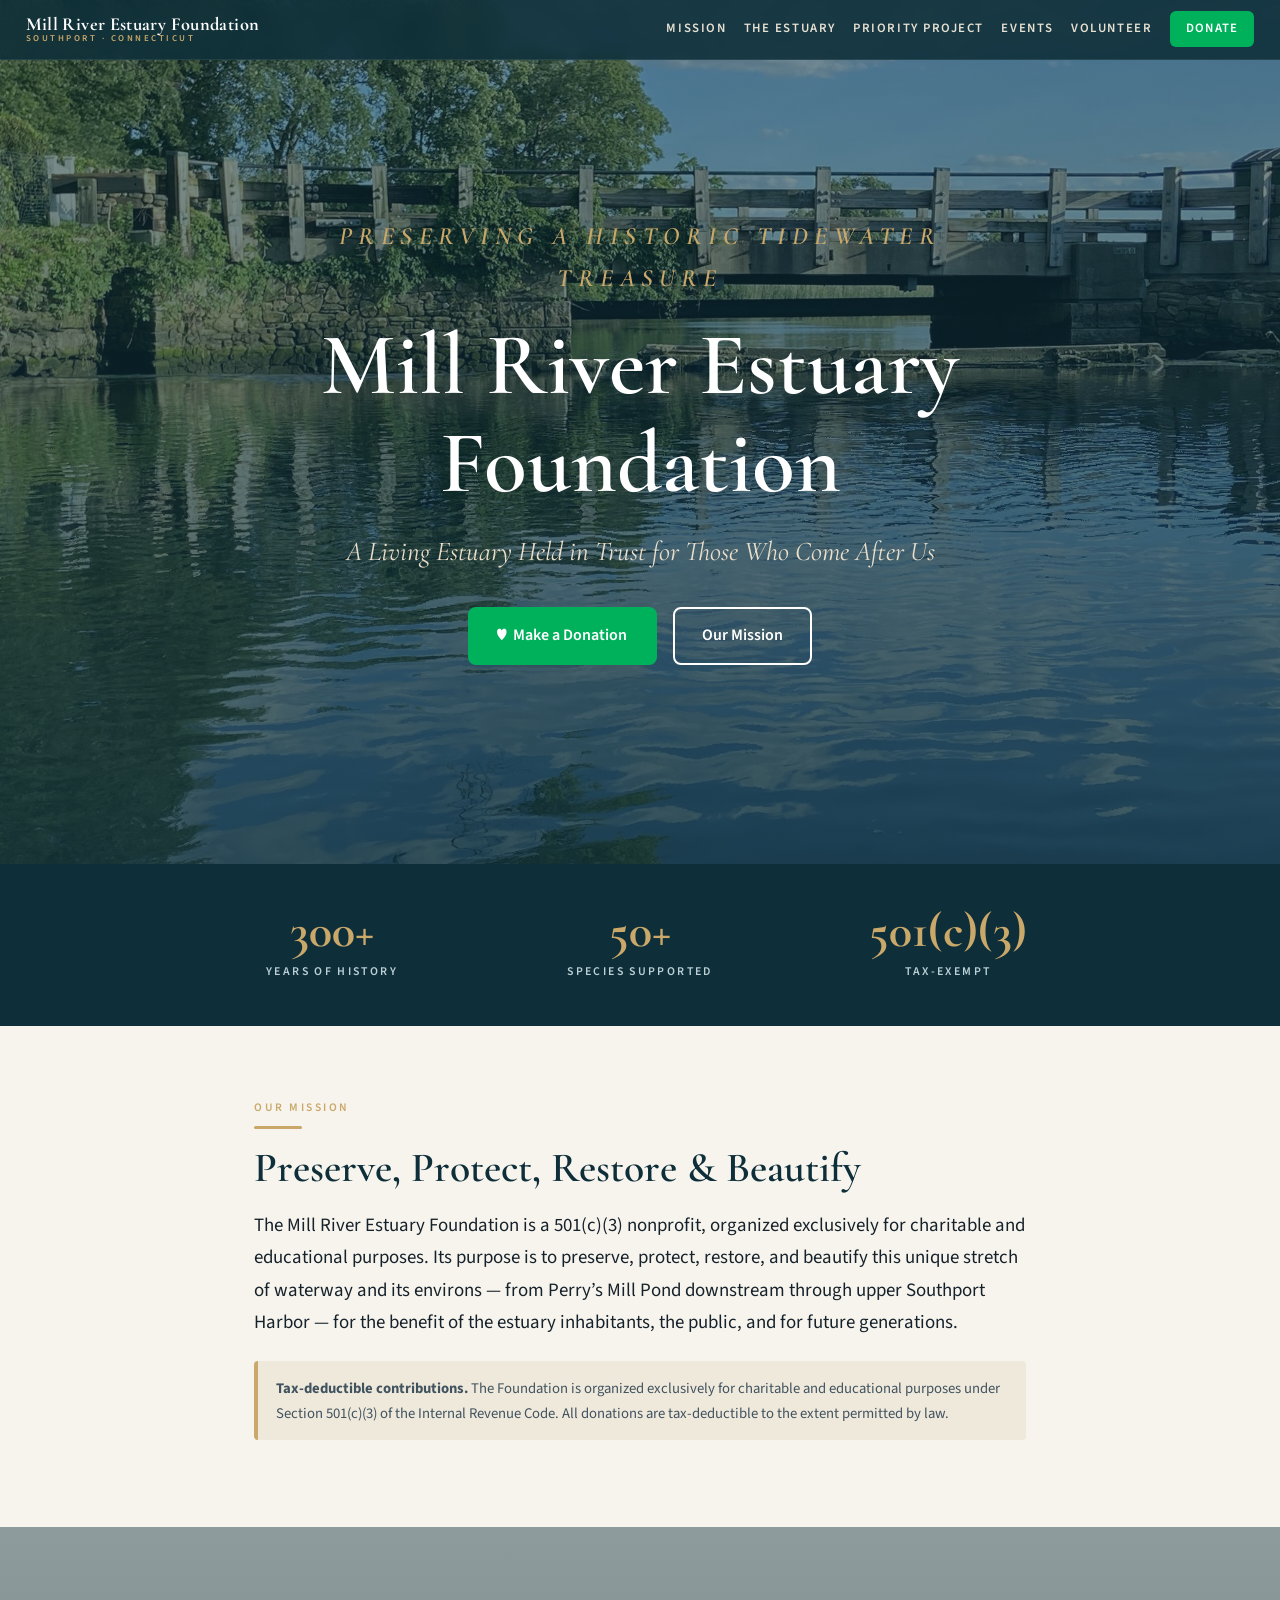
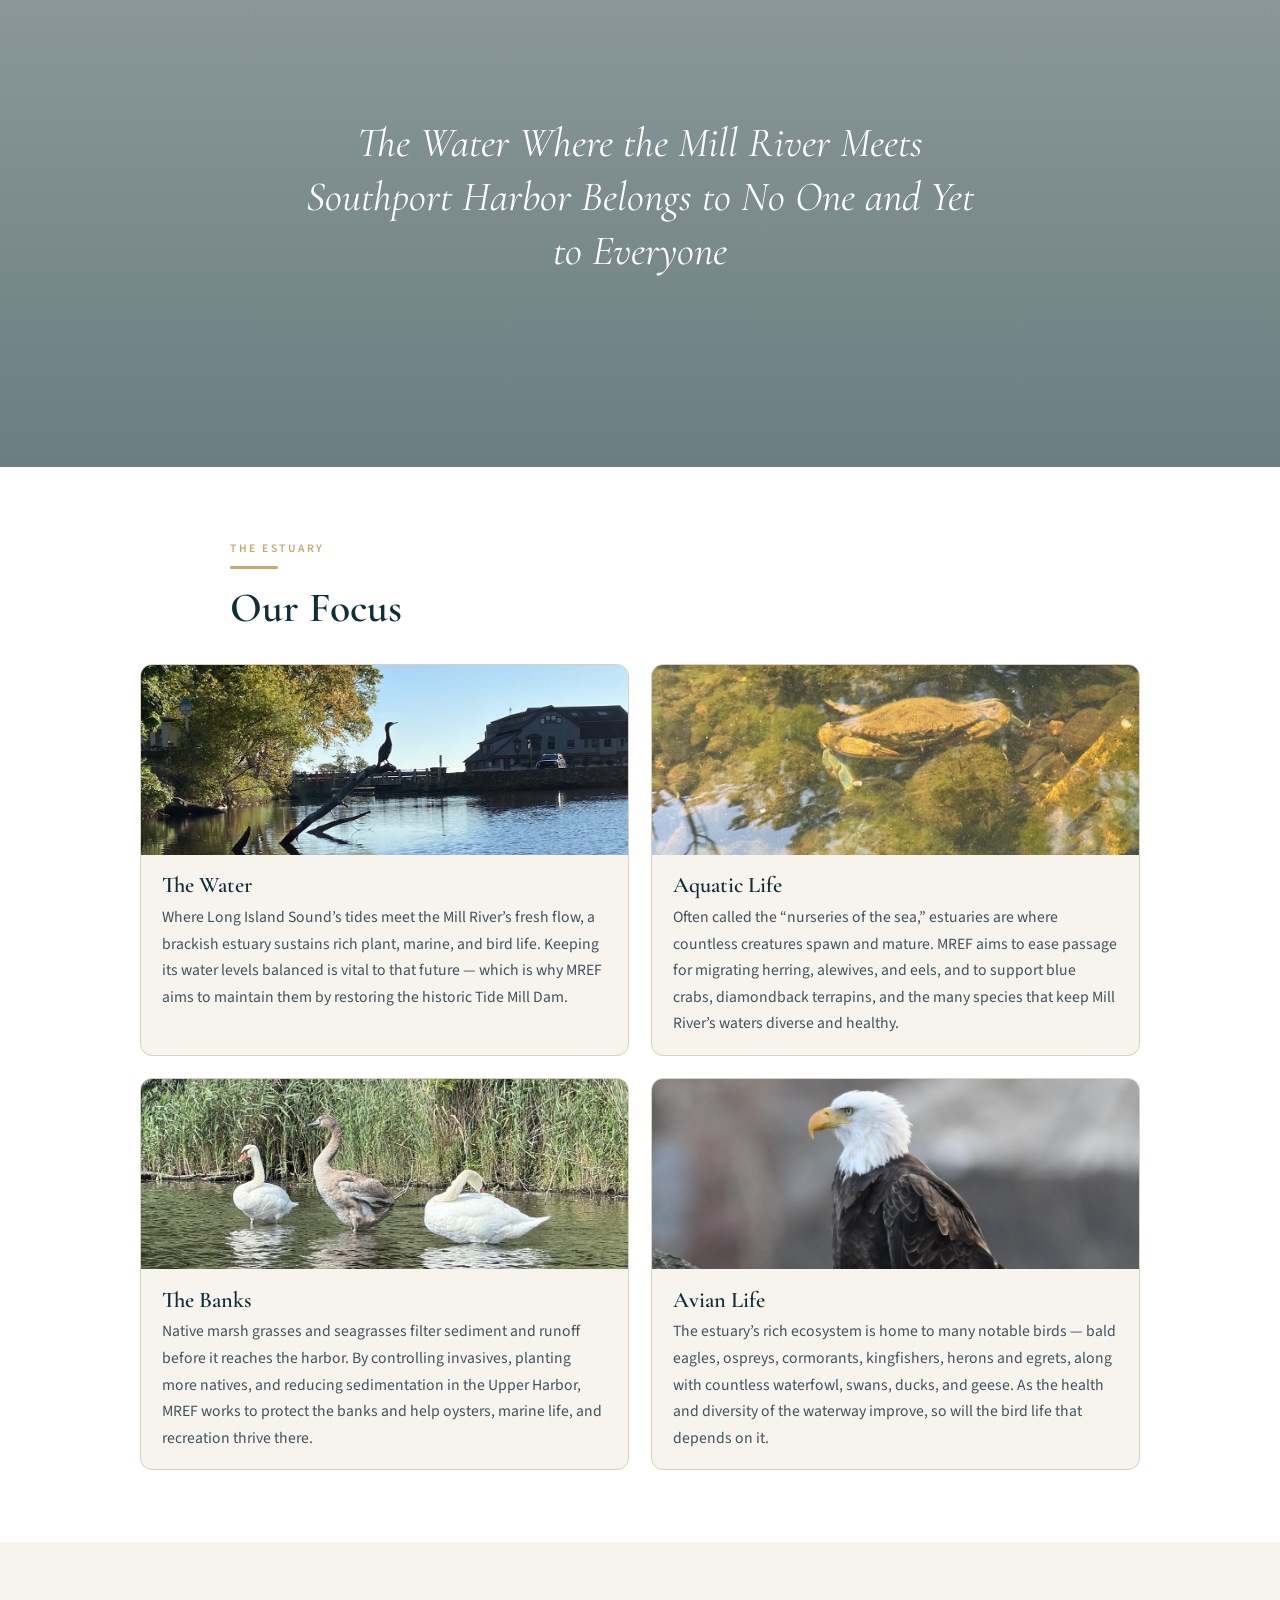
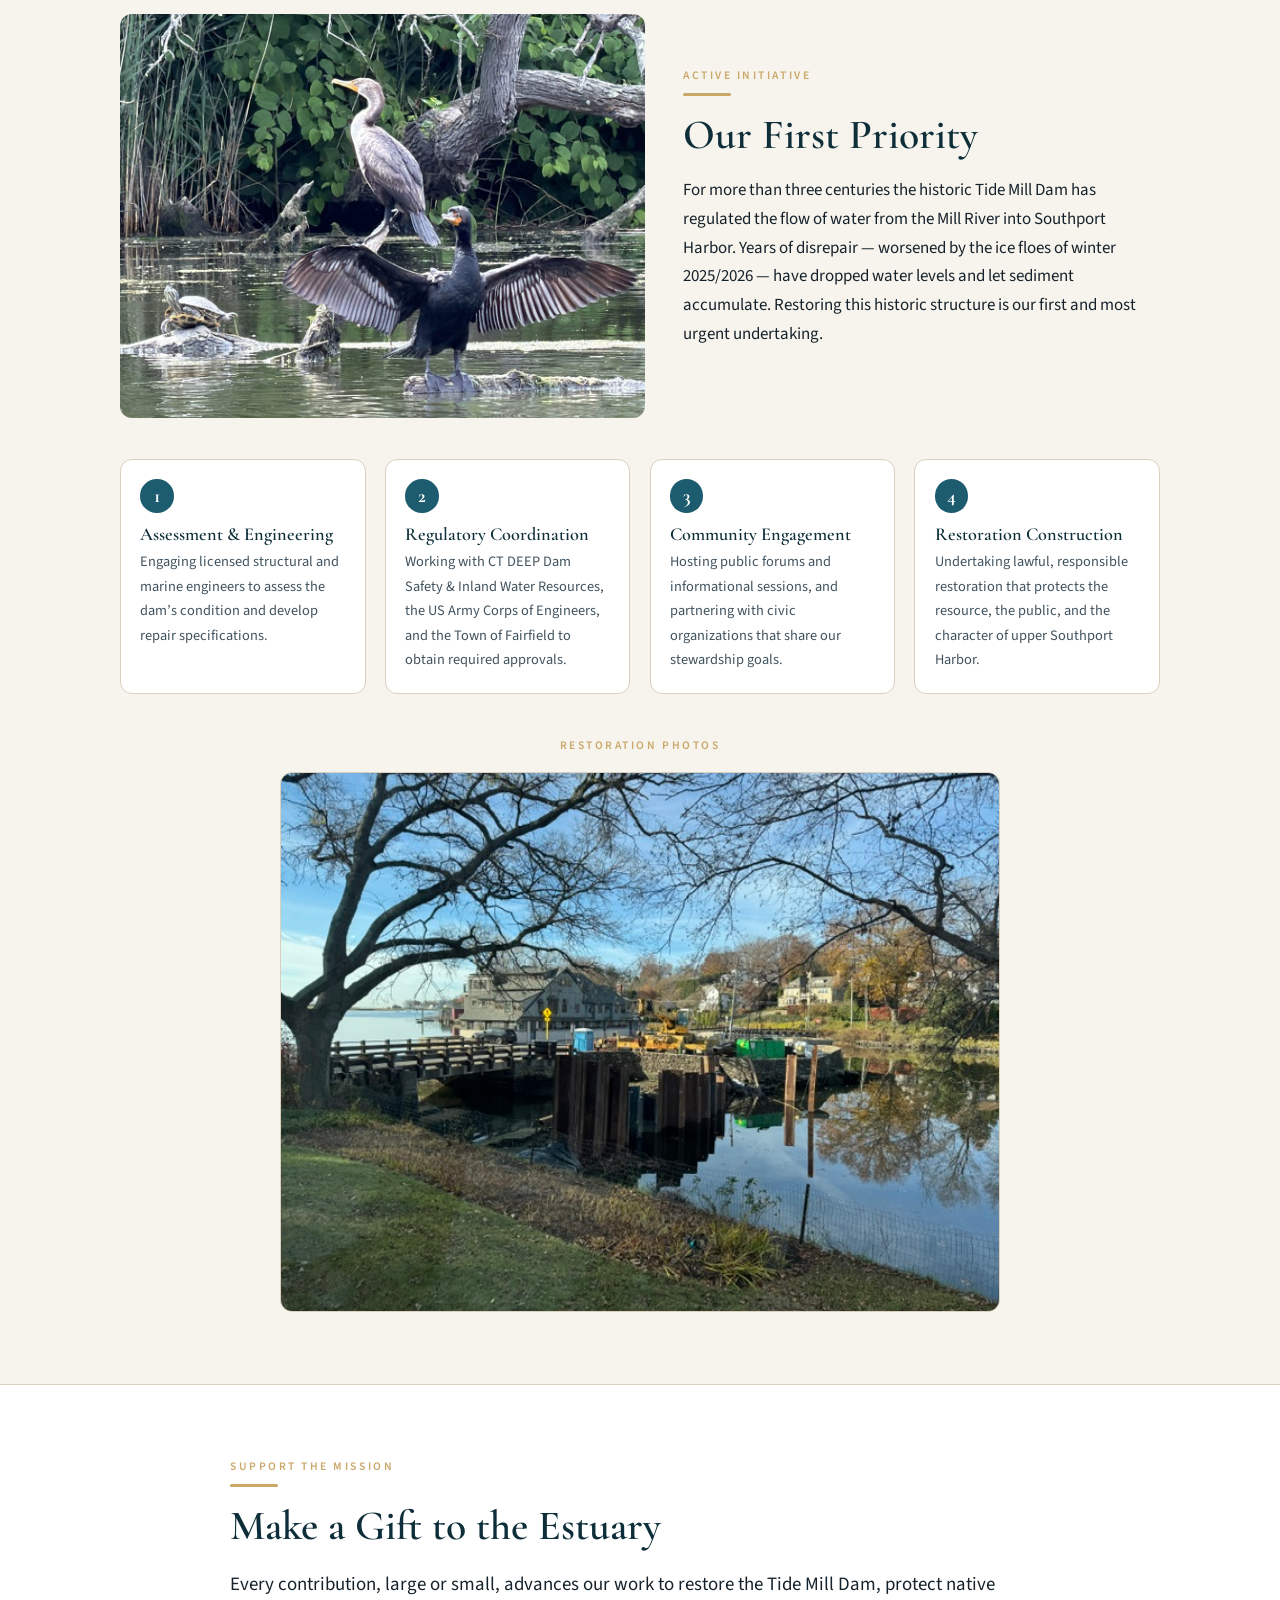
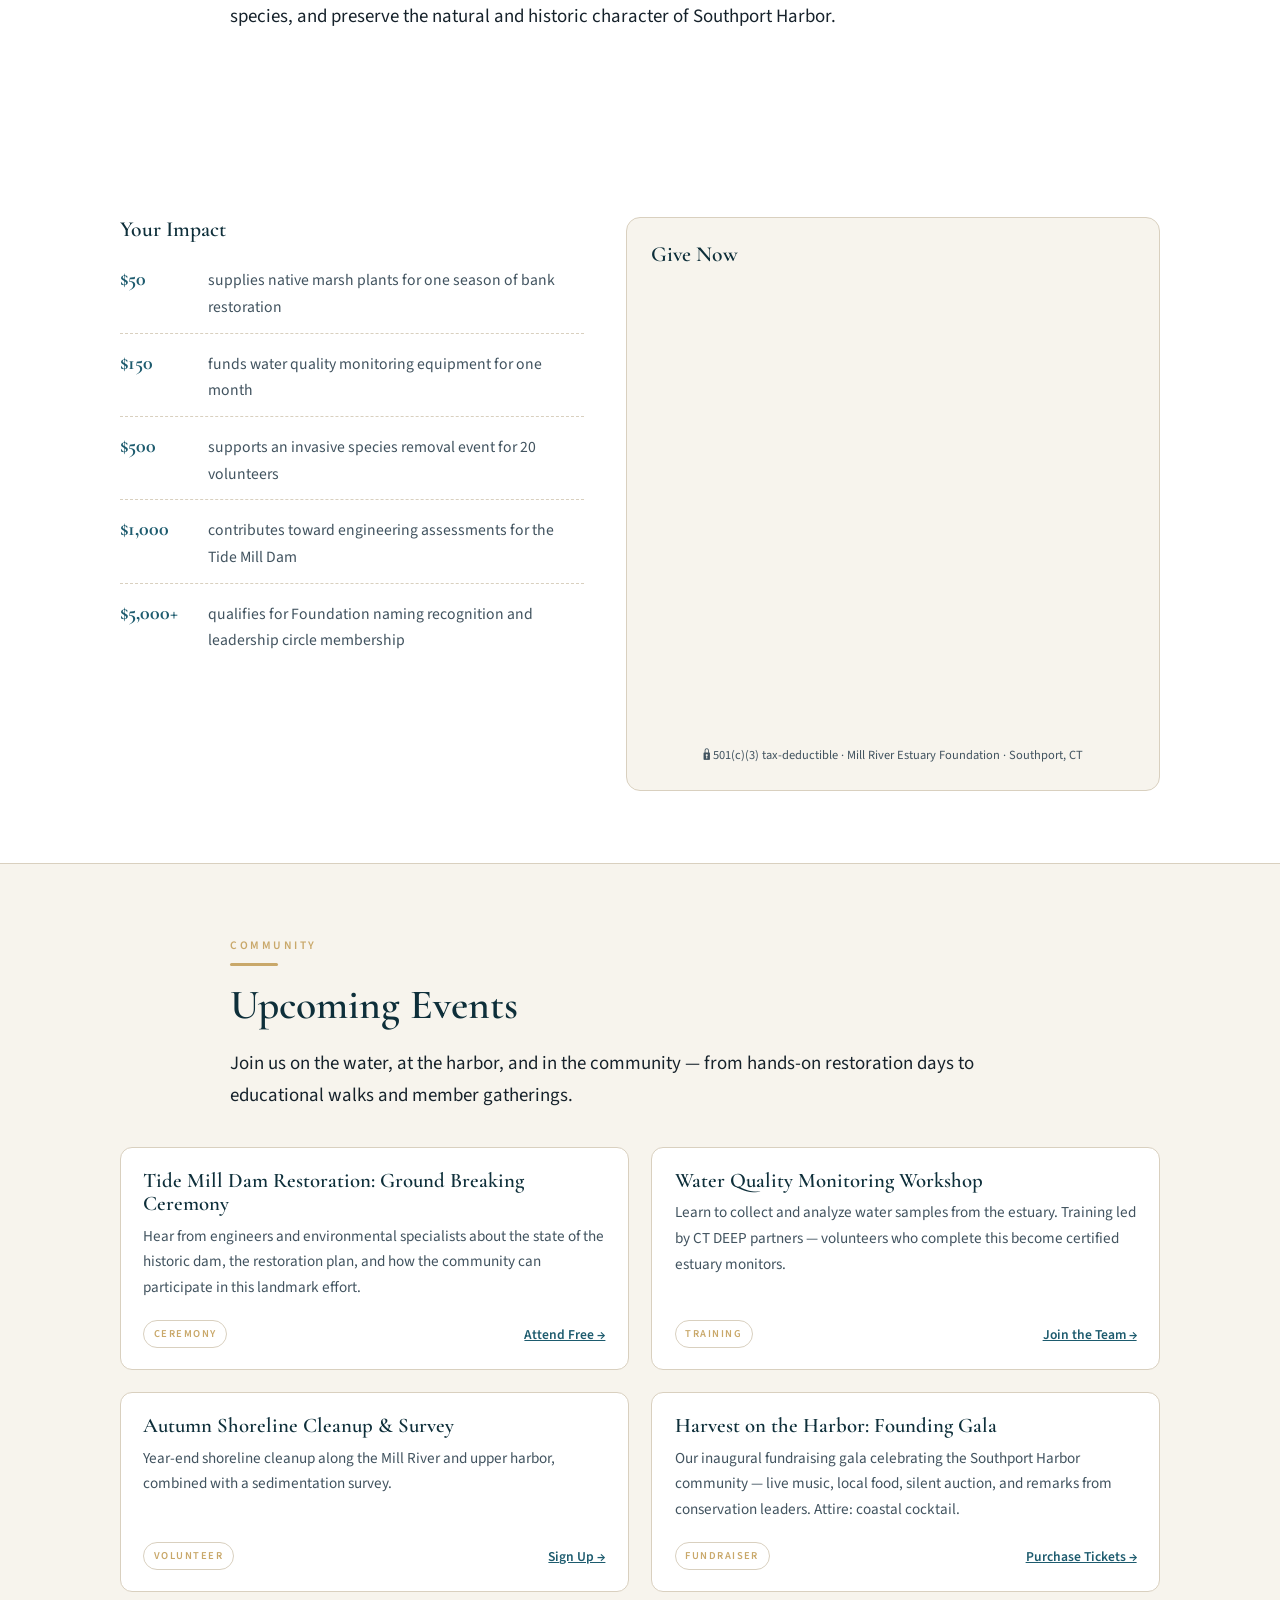
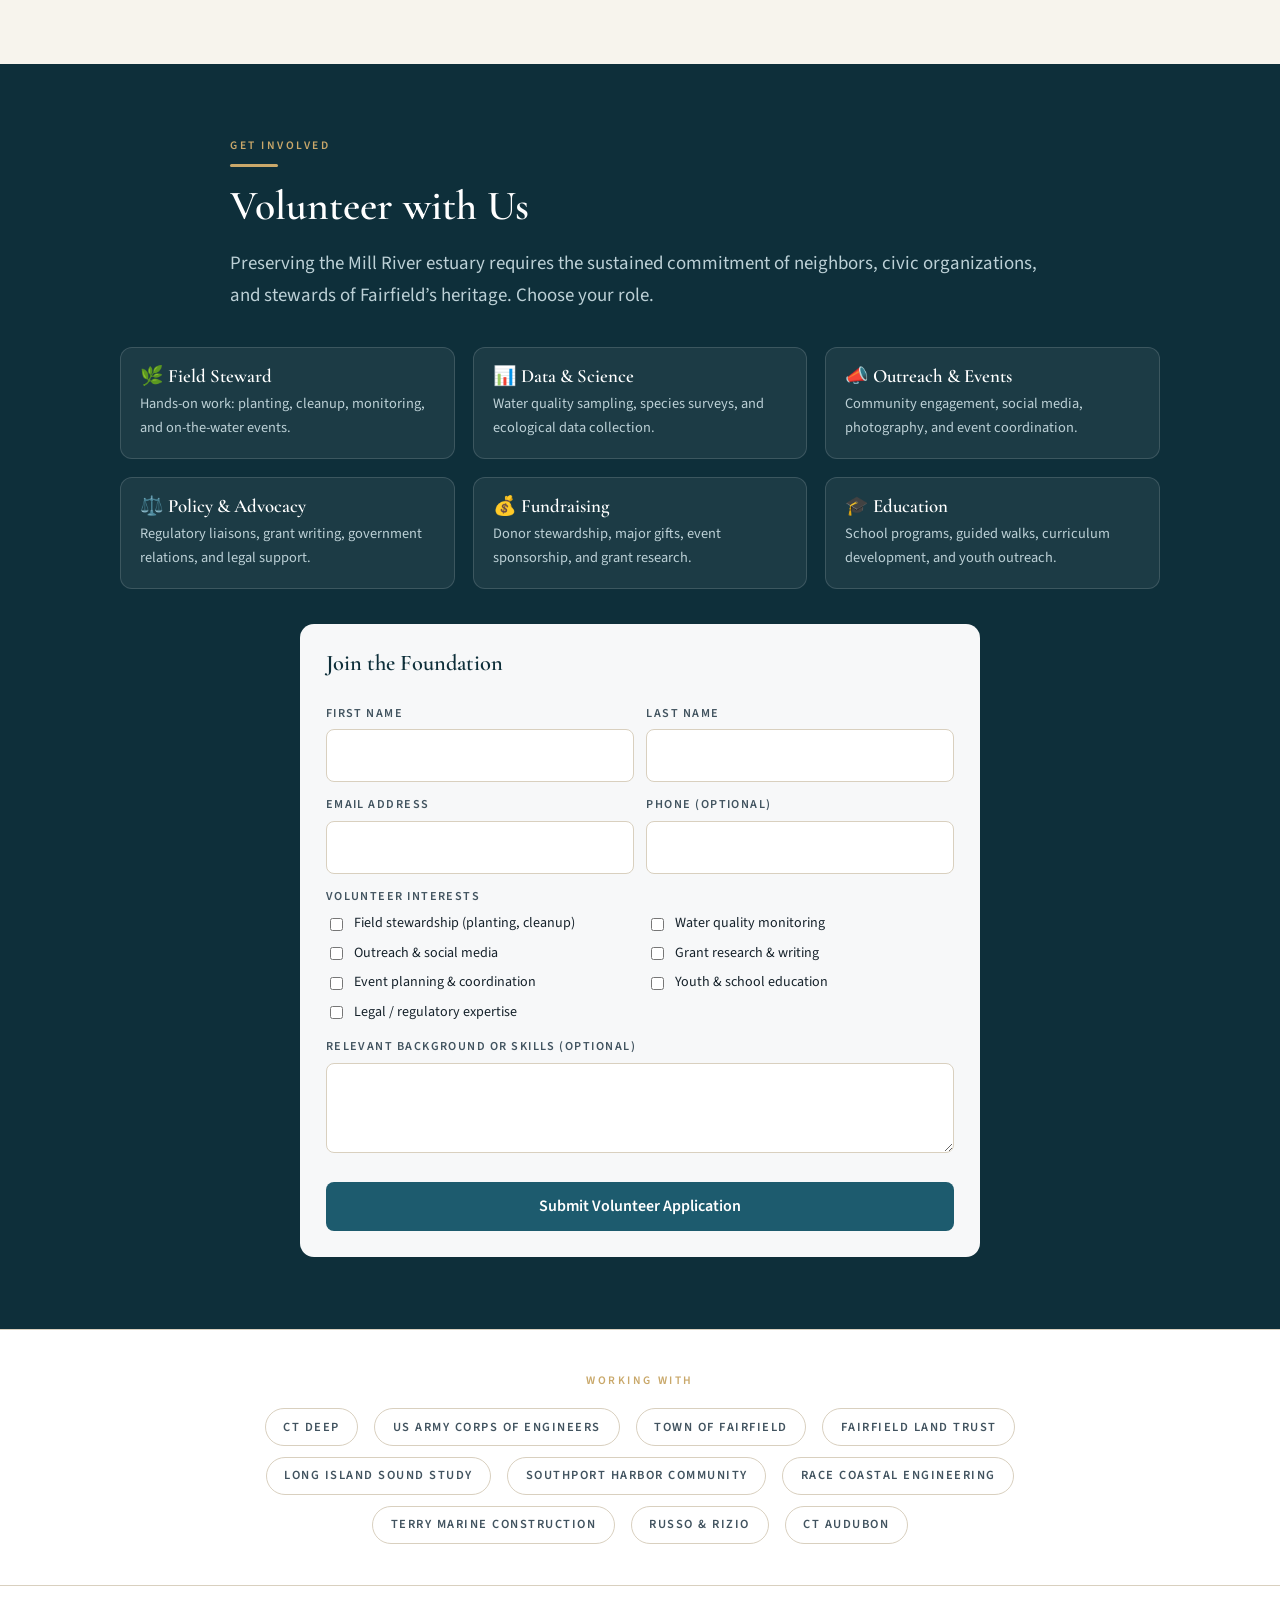
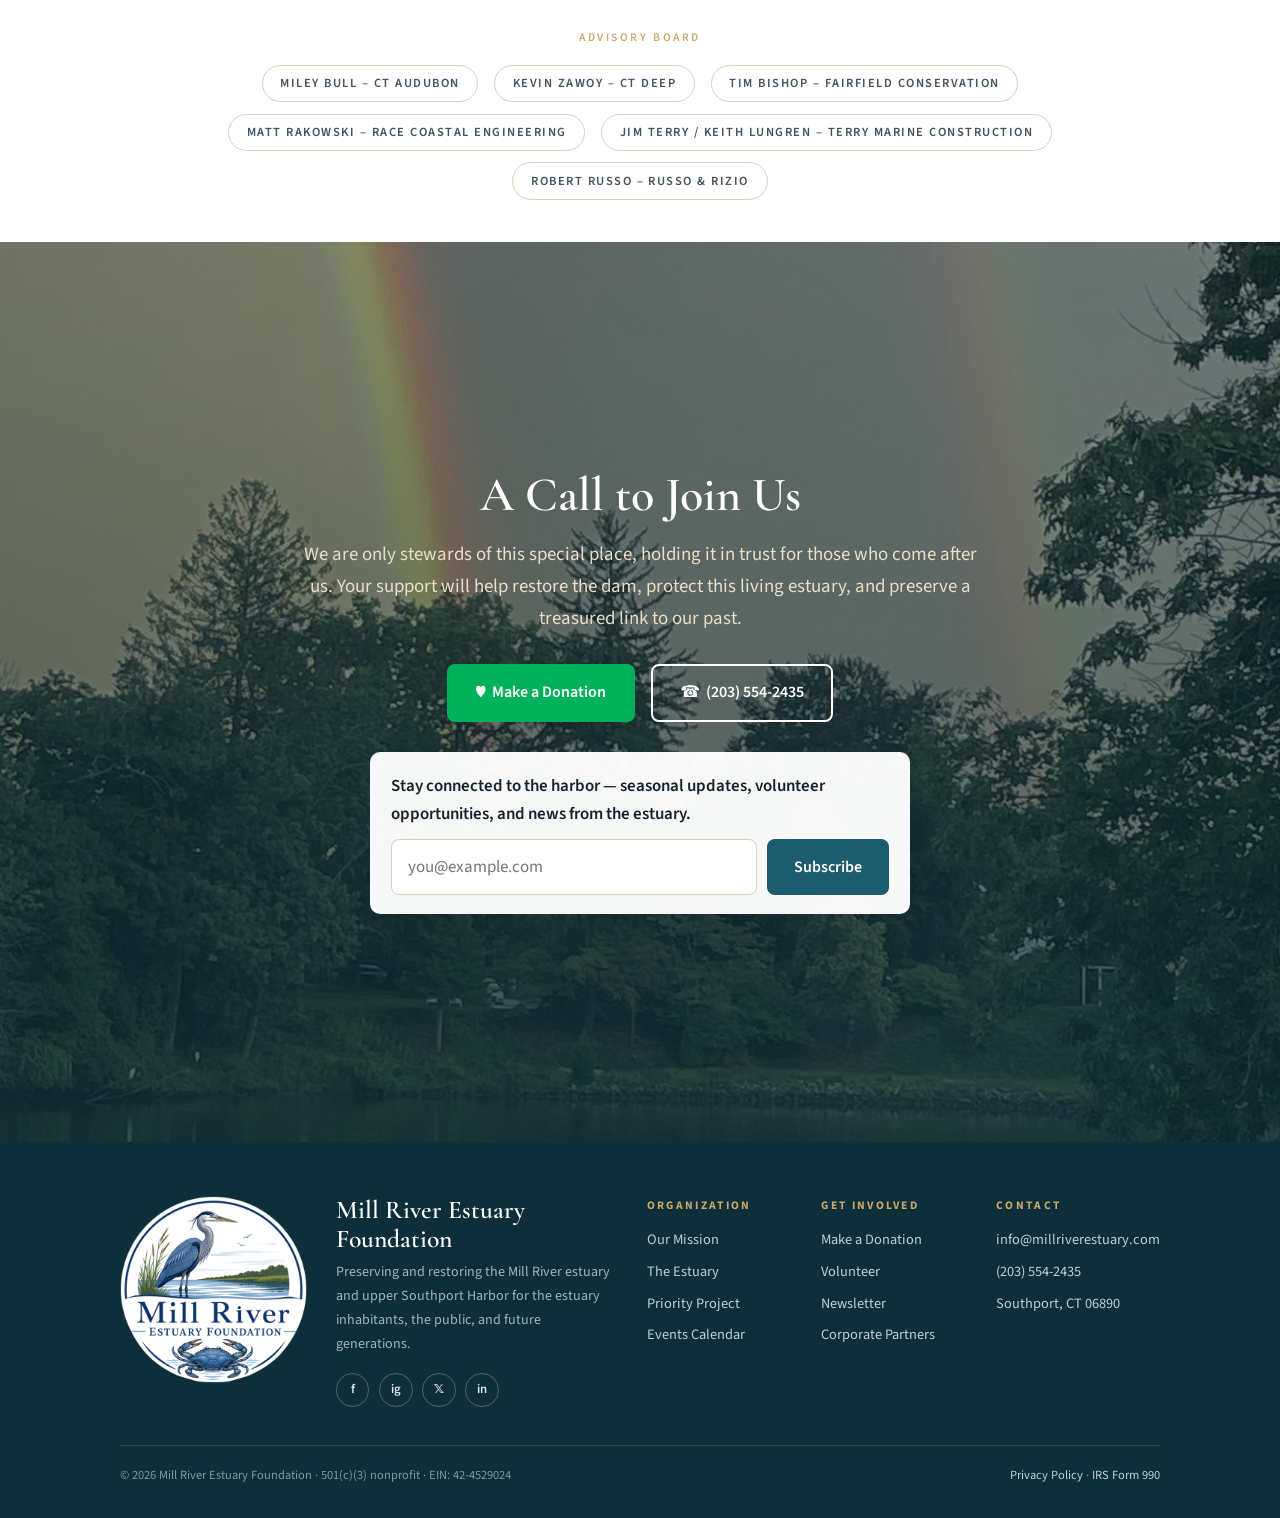
==== commit 2cfbba85: "Remove dates from the four Upcoming Events tiles Co-Authored-By: Claude Sonnet 5.5 <noreply@anthropi" ====
--- a/index.html
+++ b/index.html
@@ -361,28 +361,24 @@
     <div class="events__grid">
       <!-- TODO: confirm event details/dates and set real registration links -->
       <article class="event">
-        <span class="date">&#128197; Early October 2026</span>
         <h3>Tide Mill Dam Restoration: Ground Breaking Ceremony</h3>
         <p>Hear from engineers and environmental specialists about the state of the historic dam, the
           restoration plan, and how the community can participate in this landmark effort.</p>
         <div class="foot"><span class="tag">Ceremony</span><a class="rsvp" href="mailto:info@millriverestuary.com?subject=RSVP%3A%20Tide%20Mill%20Dam%20Ground%20Breaking%20Ceremony%20(Early%20October)">Attend Free &rarr;</a></div>
       </article>
       <article class="event">
-        <span class="date">&#128197; Mid October 2026</span>
         <h3>Water Quality Monitoring Workshop</h3>
         <p>Learn to collect and analyze water samples from the estuary. Training led by CT DEEP partners —
           volunteers who complete this become certified estuary monitors.</p>
         <div class="foot"><span class="tag">Training</span><a class="rsvp" href="mailto:info@millriverestuary.com?subject=RSVP%3A%20Water%20Quality%20Workshop%20(Mid%20October)">Join the Team &rarr;</a></div>
       </article>
       <article class="event">
-        <span class="date">&#128197; Mid October 2026</span>
         <h3>Autumn Shoreline Cleanup &amp; Survey</h3>
         <p>Year-end shoreline cleanup along the Mill River and upper harbor, combined with a sedimentation
           survey.</p>
         <div class="foot"><span class="tag">Volunteer</span><a class="rsvp" href="mailto:info@millriverestuary.com?subject=Sign-up%3A%20Autumn%20Shoreline%20Cleanup%20(Mid%20October)">Sign Up &rarr;</a></div>
       </article>
       <article class="event">
-        <span class="date">&#128197; End October 2026</span>
         <h3>Harvest on the Harbor: Founding Gala</h3>
         <p>Our inaugural fundraising gala celebrating the Southport Harbor community — live music, local food,
           silent auction, and remarks from conservation leaders. Attire: coastal cocktail.</p>
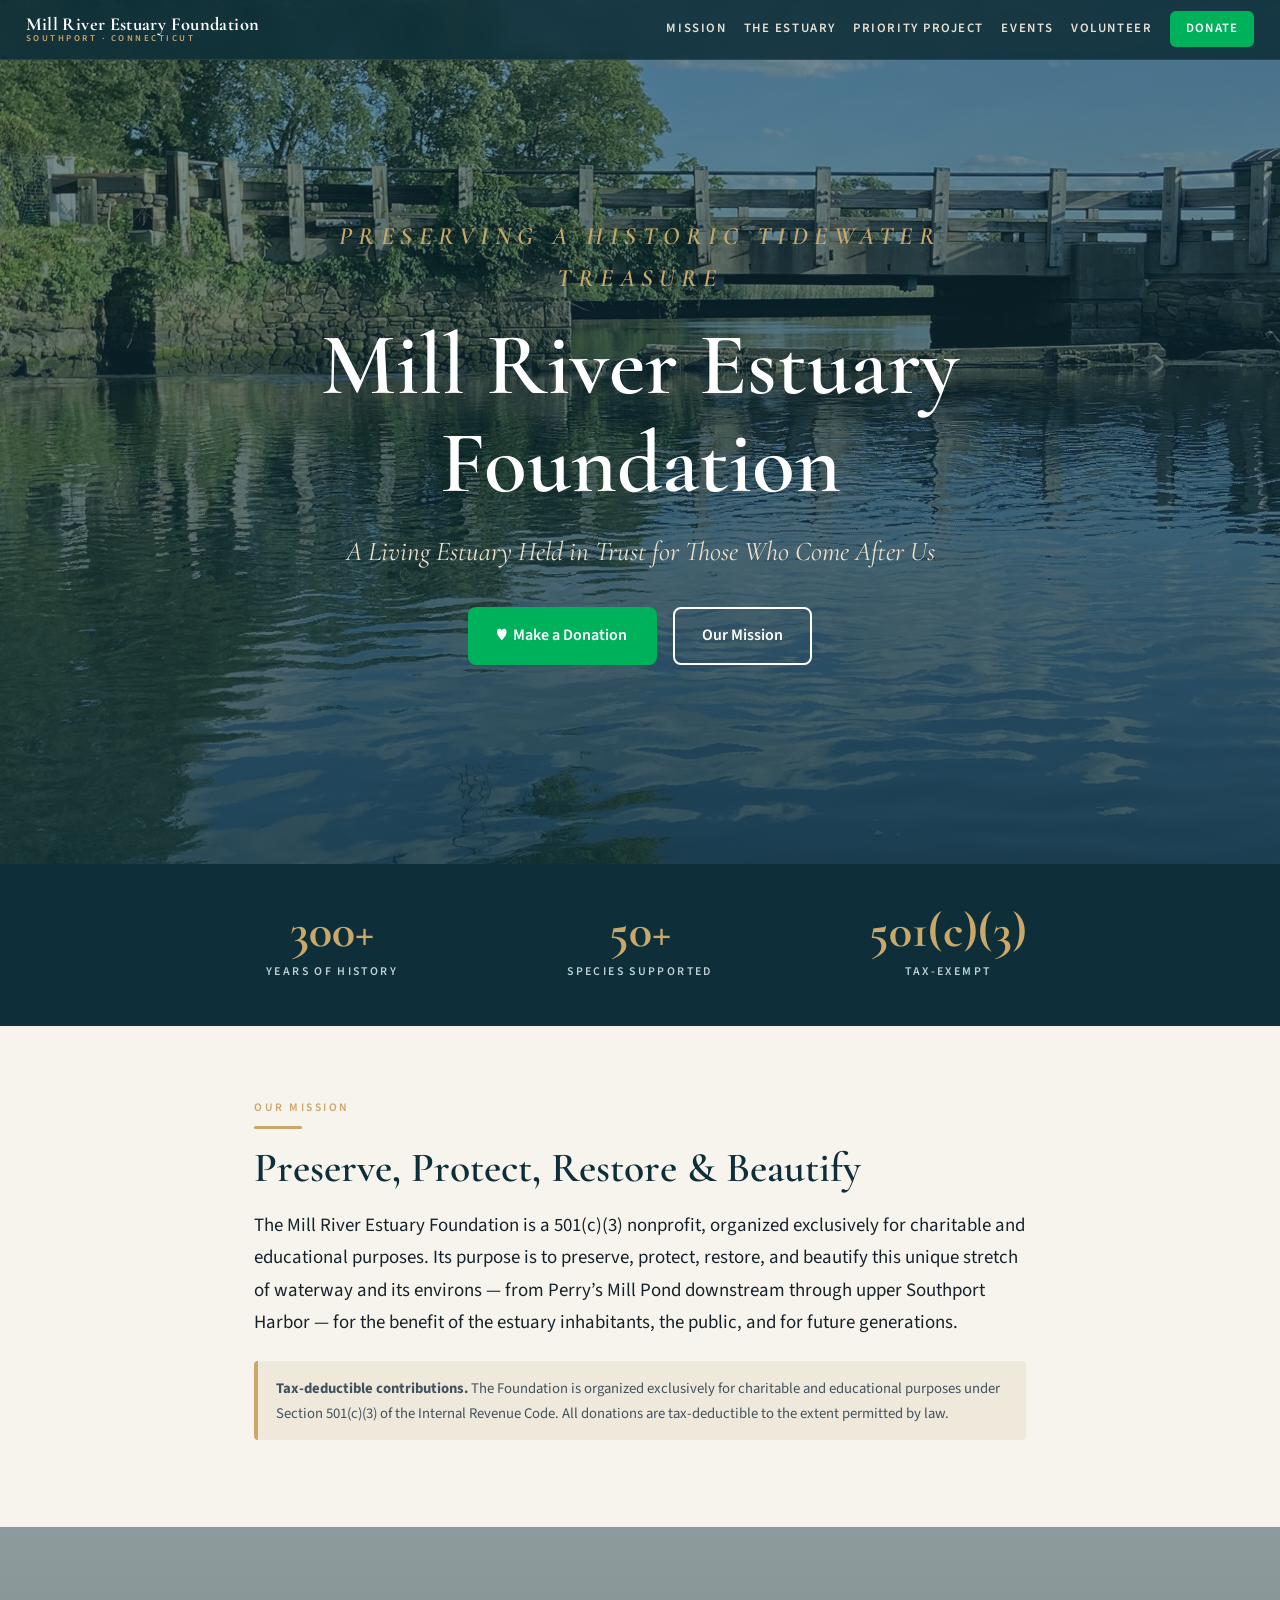
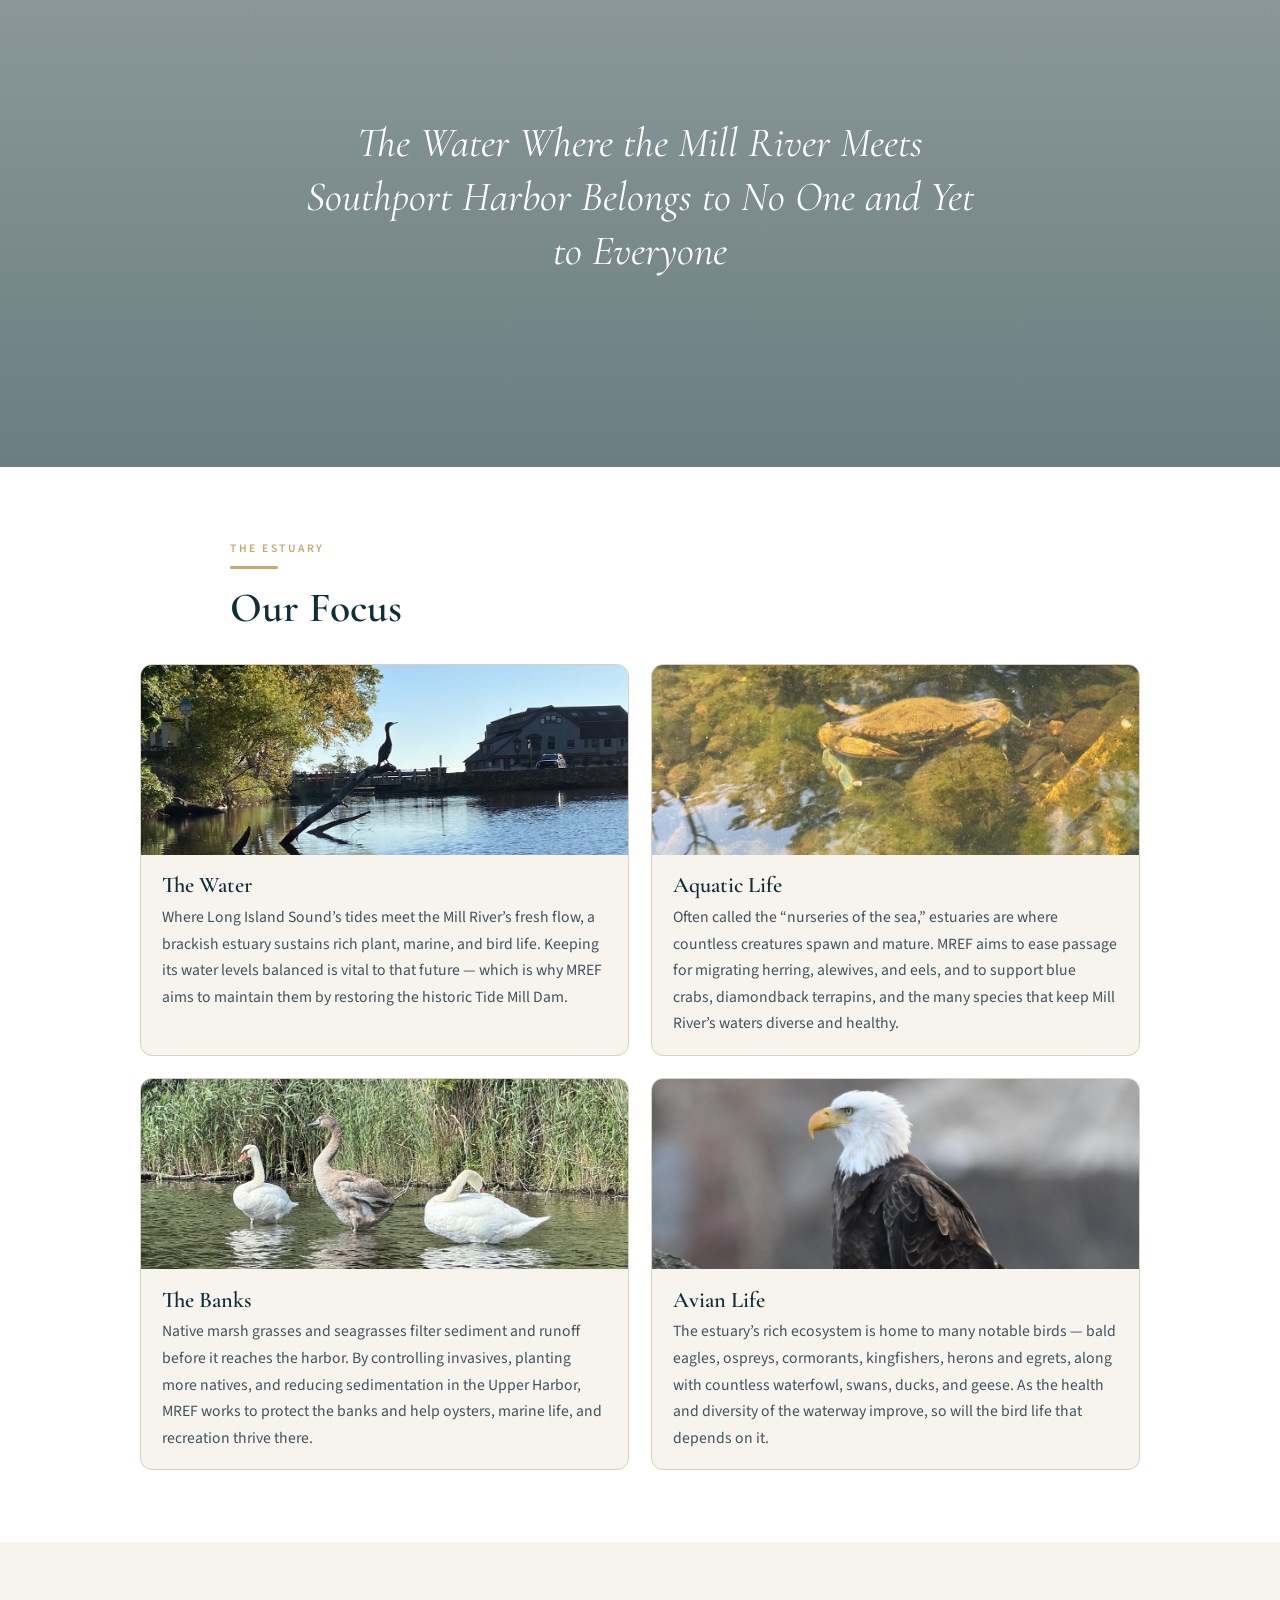
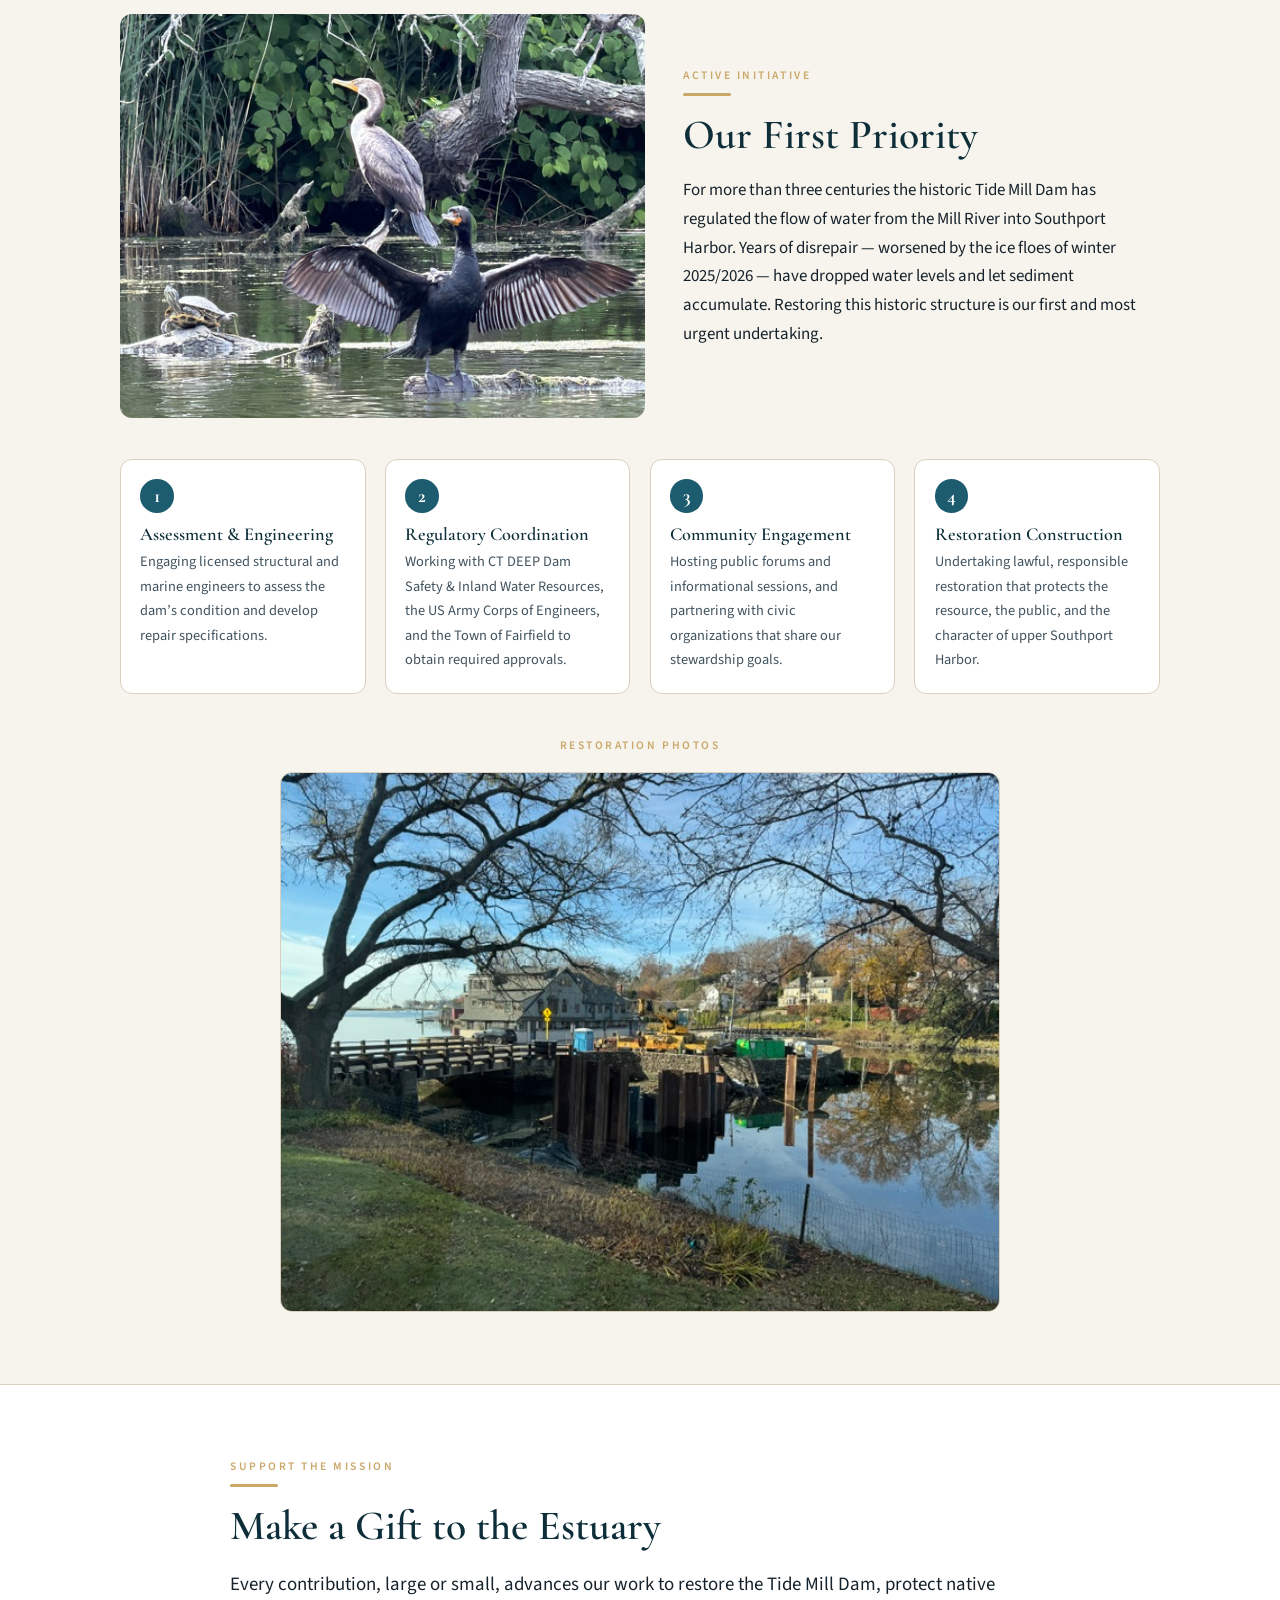
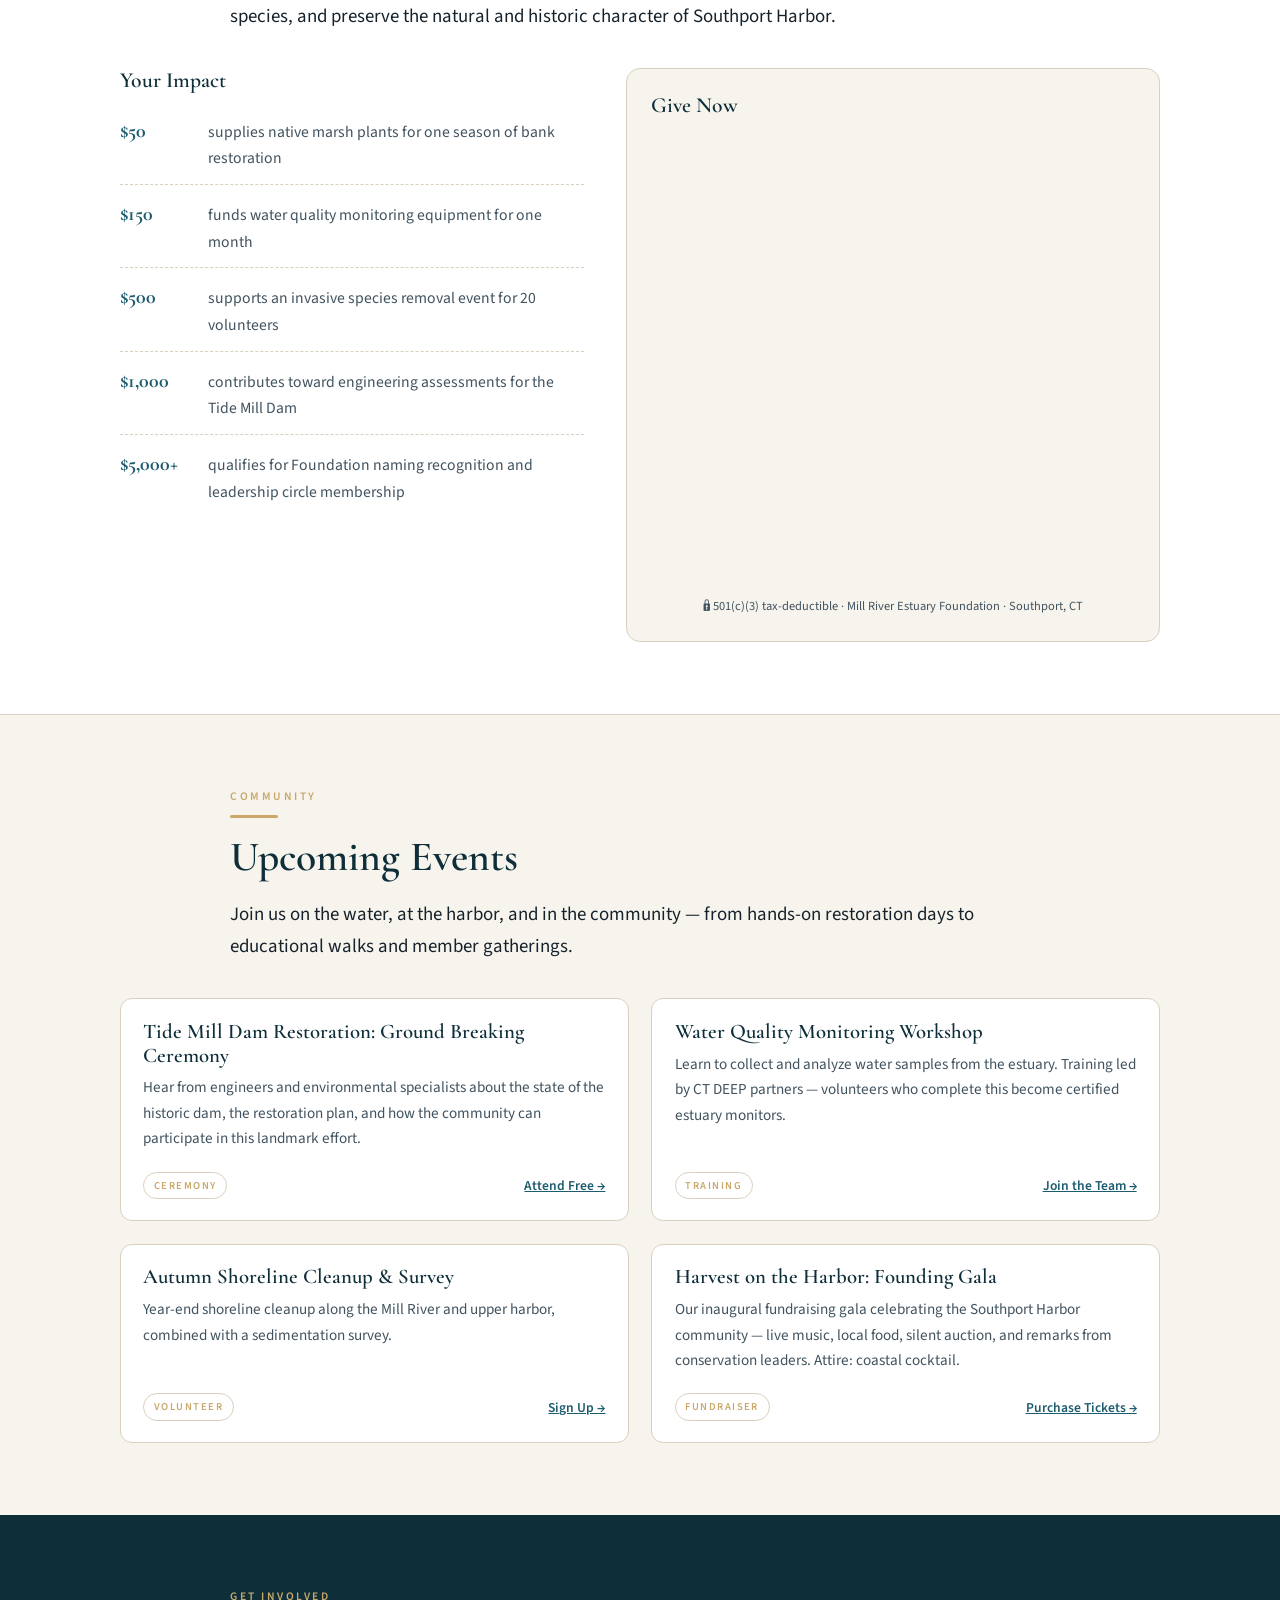
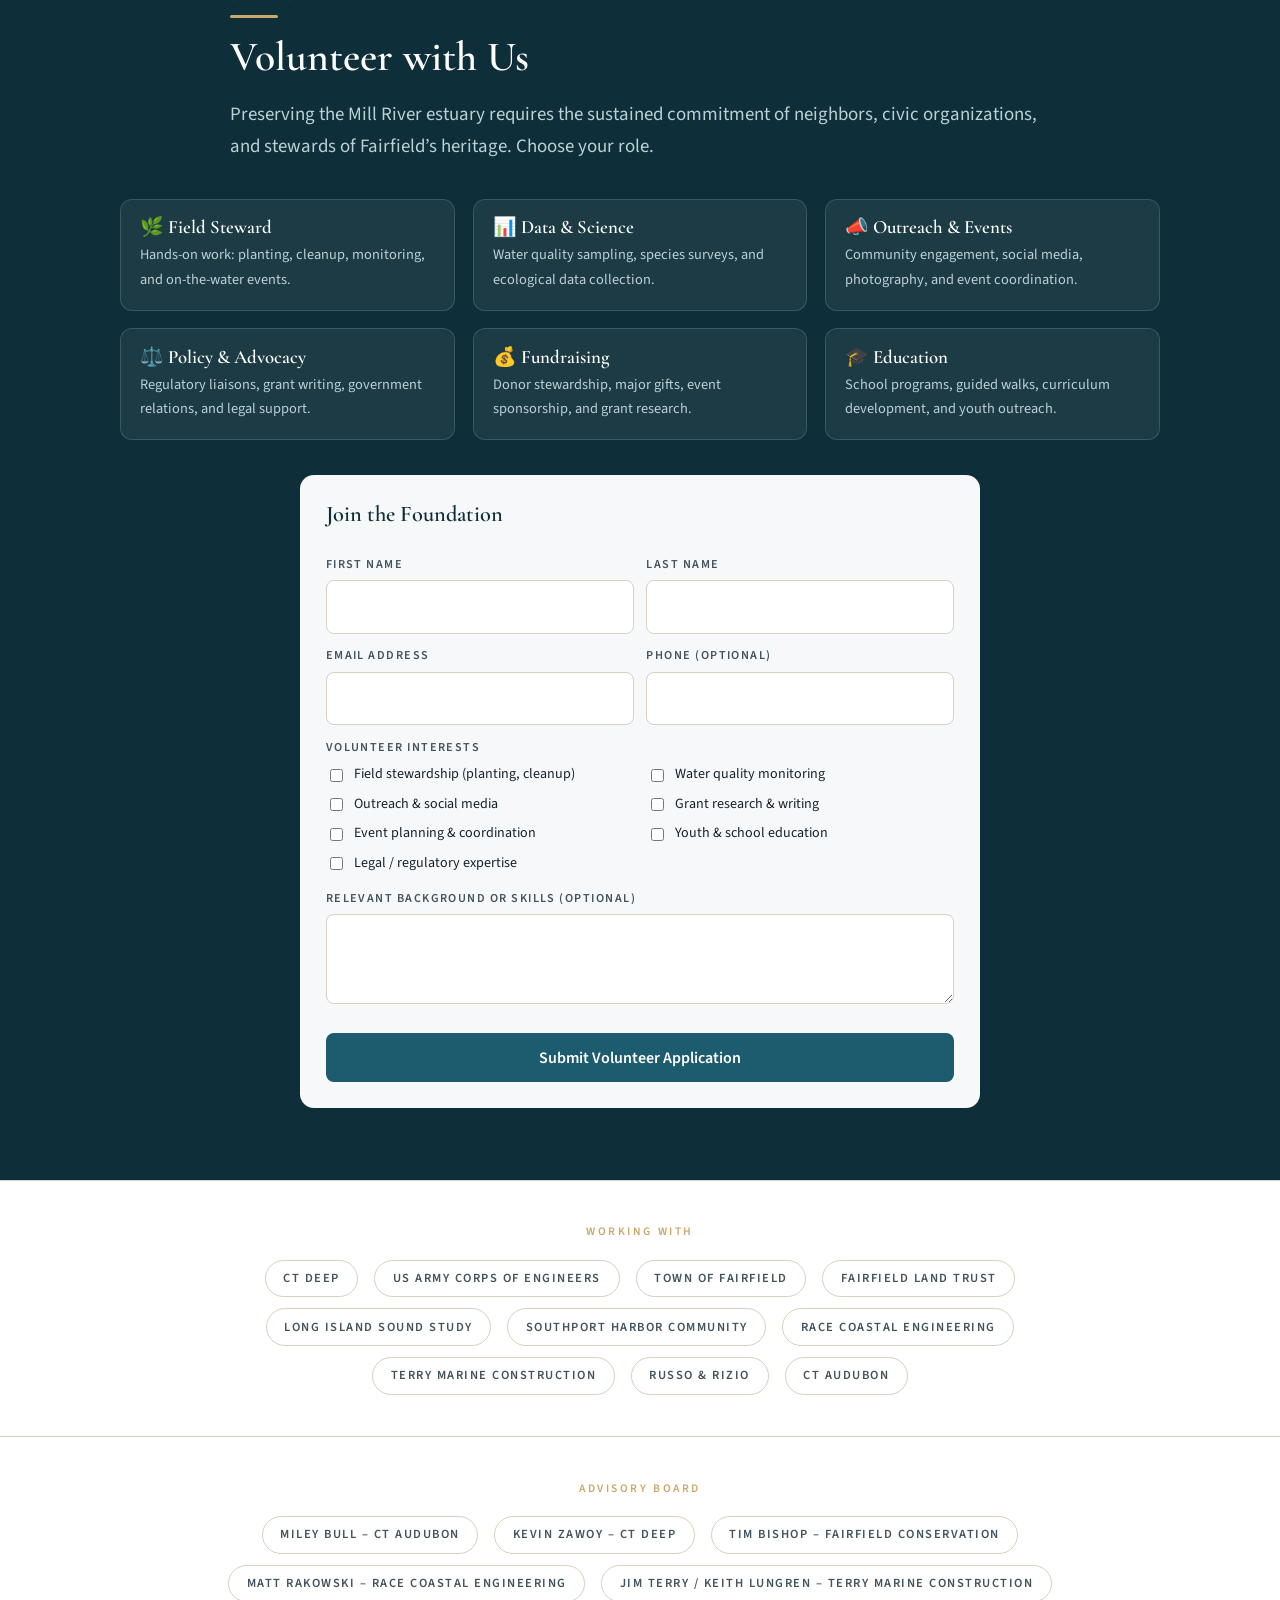
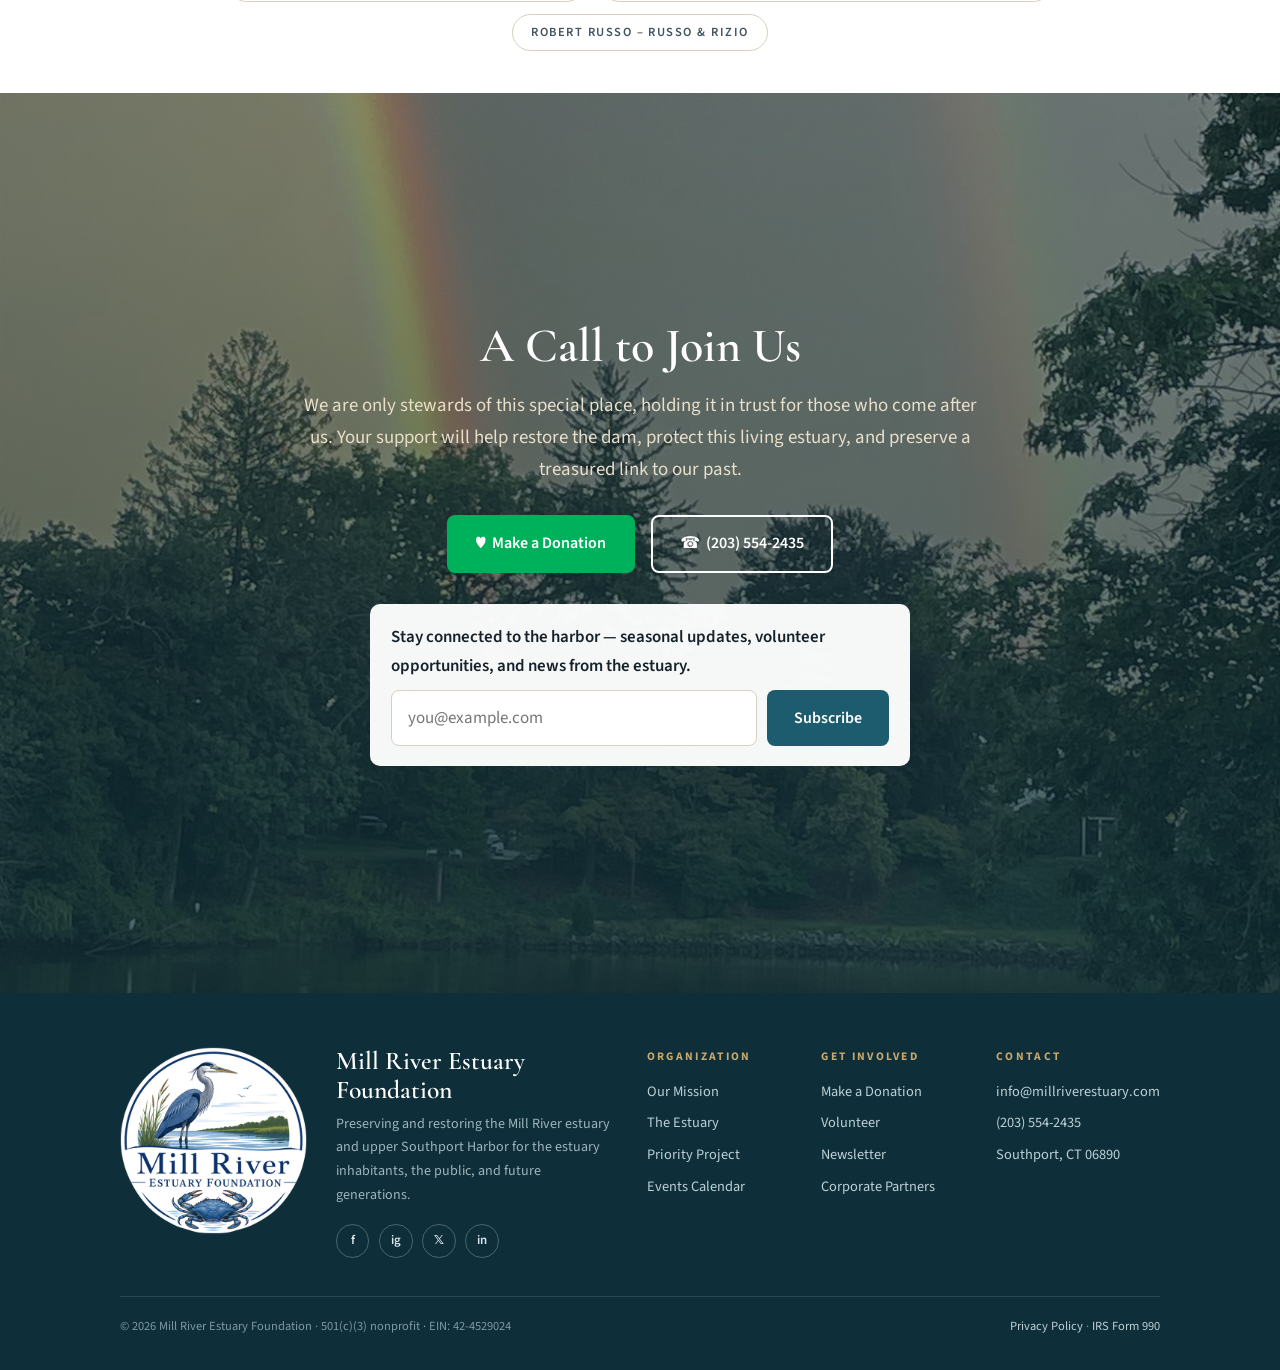
==== commit 44bcb5c1: "Remove the fundraising thermometer from the donate section Co-Authored-By: Claude Sonnet 5.5 <norepl" ====
--- a/index.html
+++ b/index.html
@@ -90,7 +90,6 @@
     .restoration__frame{max-width:720px;margin:0 auto;}
     .restoration__frame img{width:100%;height:auto;aspect-ratio:4/3;object-fit:cover;border-radius:12px;border:1px solid var(--line);display:block;transition:opacity .4s ease;}
     .restoration__frame img.is-fading{opacity:0;}
-    .thermometer{max-width:640px;margin:1.8rem auto 0;}
 
     /* ---------- donate ---------- */
     .donate{background:#fff;border-top:1px solid var(--line);border-bottom:1px solid var(--line);}
@@ -321,9 +320,6 @@
     <div class="wrap"><p class="kicker">Support the Mission</p><h2 class="head">Make a Gift to the Estuary</h2>
       <p class="lead">Every contribution, large or small, advances our work to restore the Tide Mill Dam,
         protect native species, and preserve the natural and historic character of Southport Harbor.</p>
-      <div class="thermometer">
-        <div style="position:relative;overflow:hidden;width:100%;padding-top:120px;"><iframe title='Donation form powered by Zeffy' style='position: absolute; border: 0; top:0;left:0;bottom:0;right:0;width:100%;height:120px' src='https://www.zeffy.com/embed/thermometer/make-a-gift-to-the-estuary'  allowTransparency="true"></iframe></div>
-      </div>
     </div>
     <div class="donate__grid">
       <div>
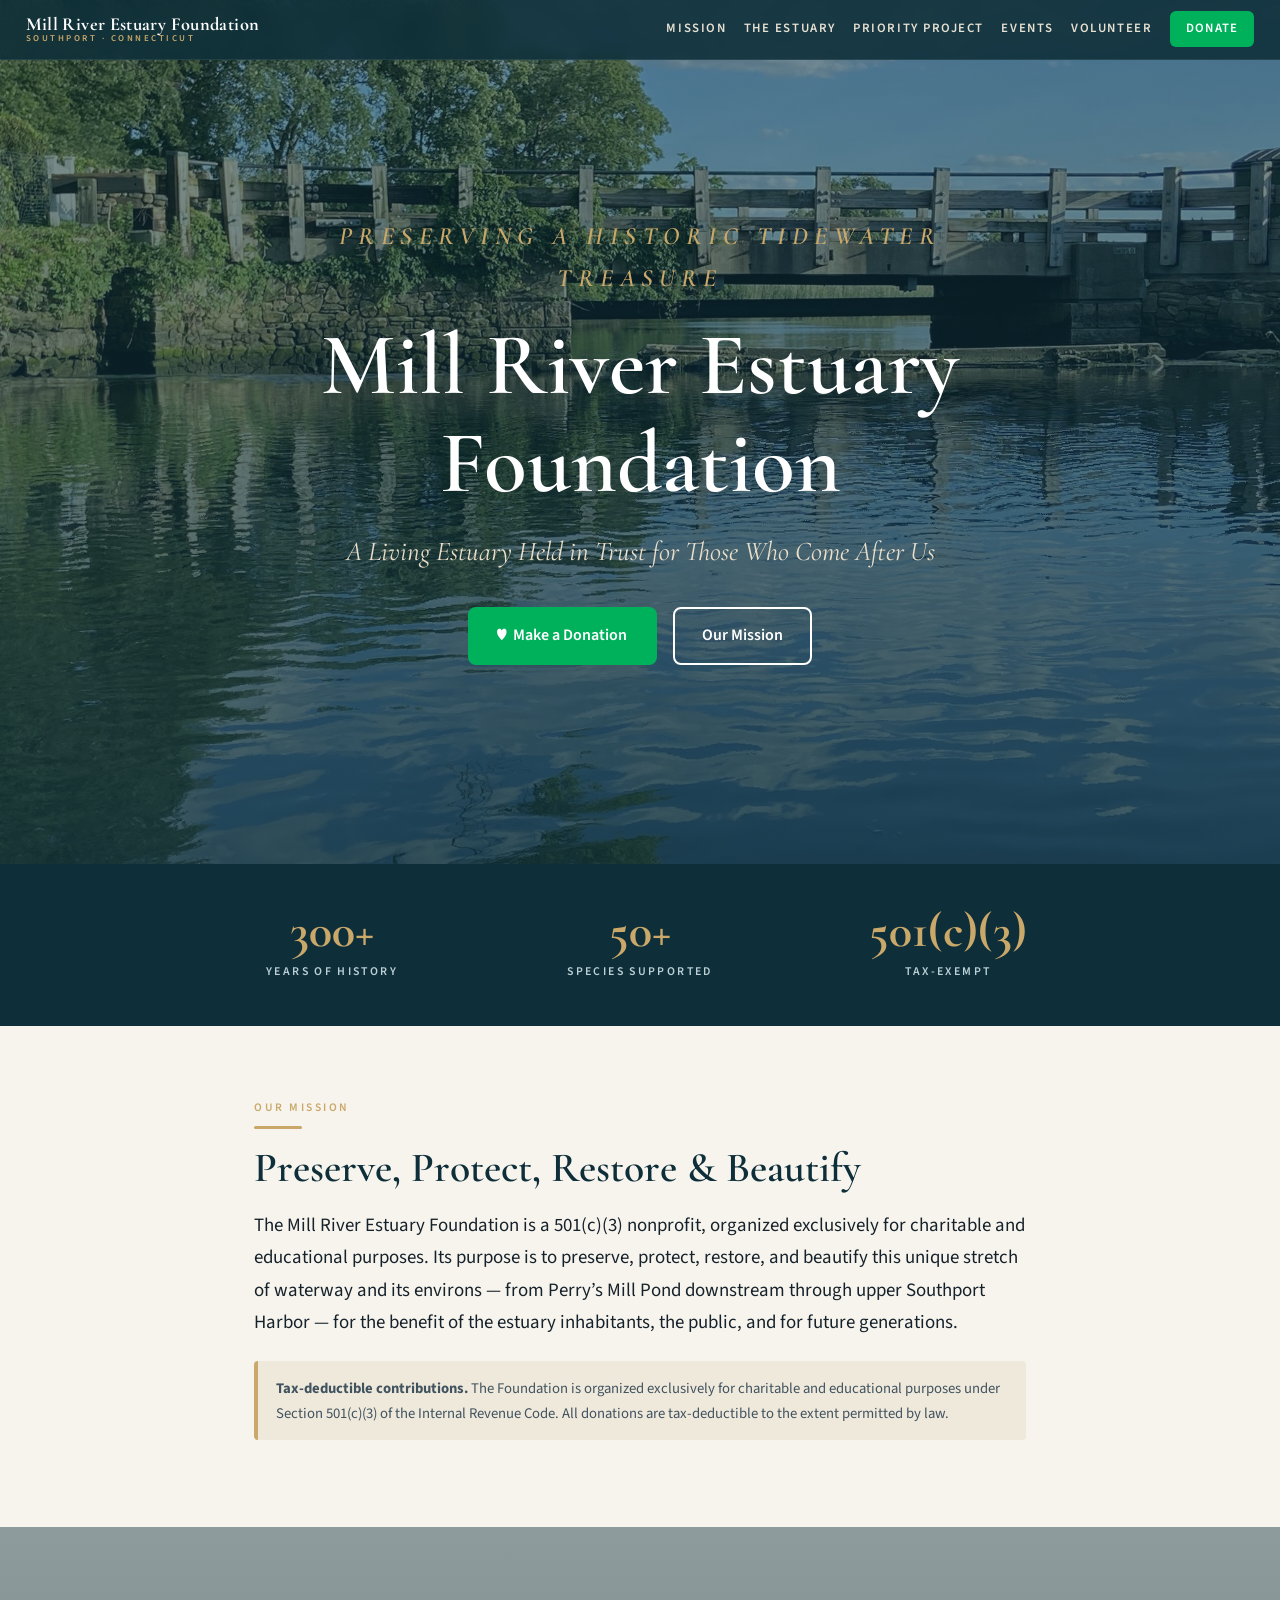
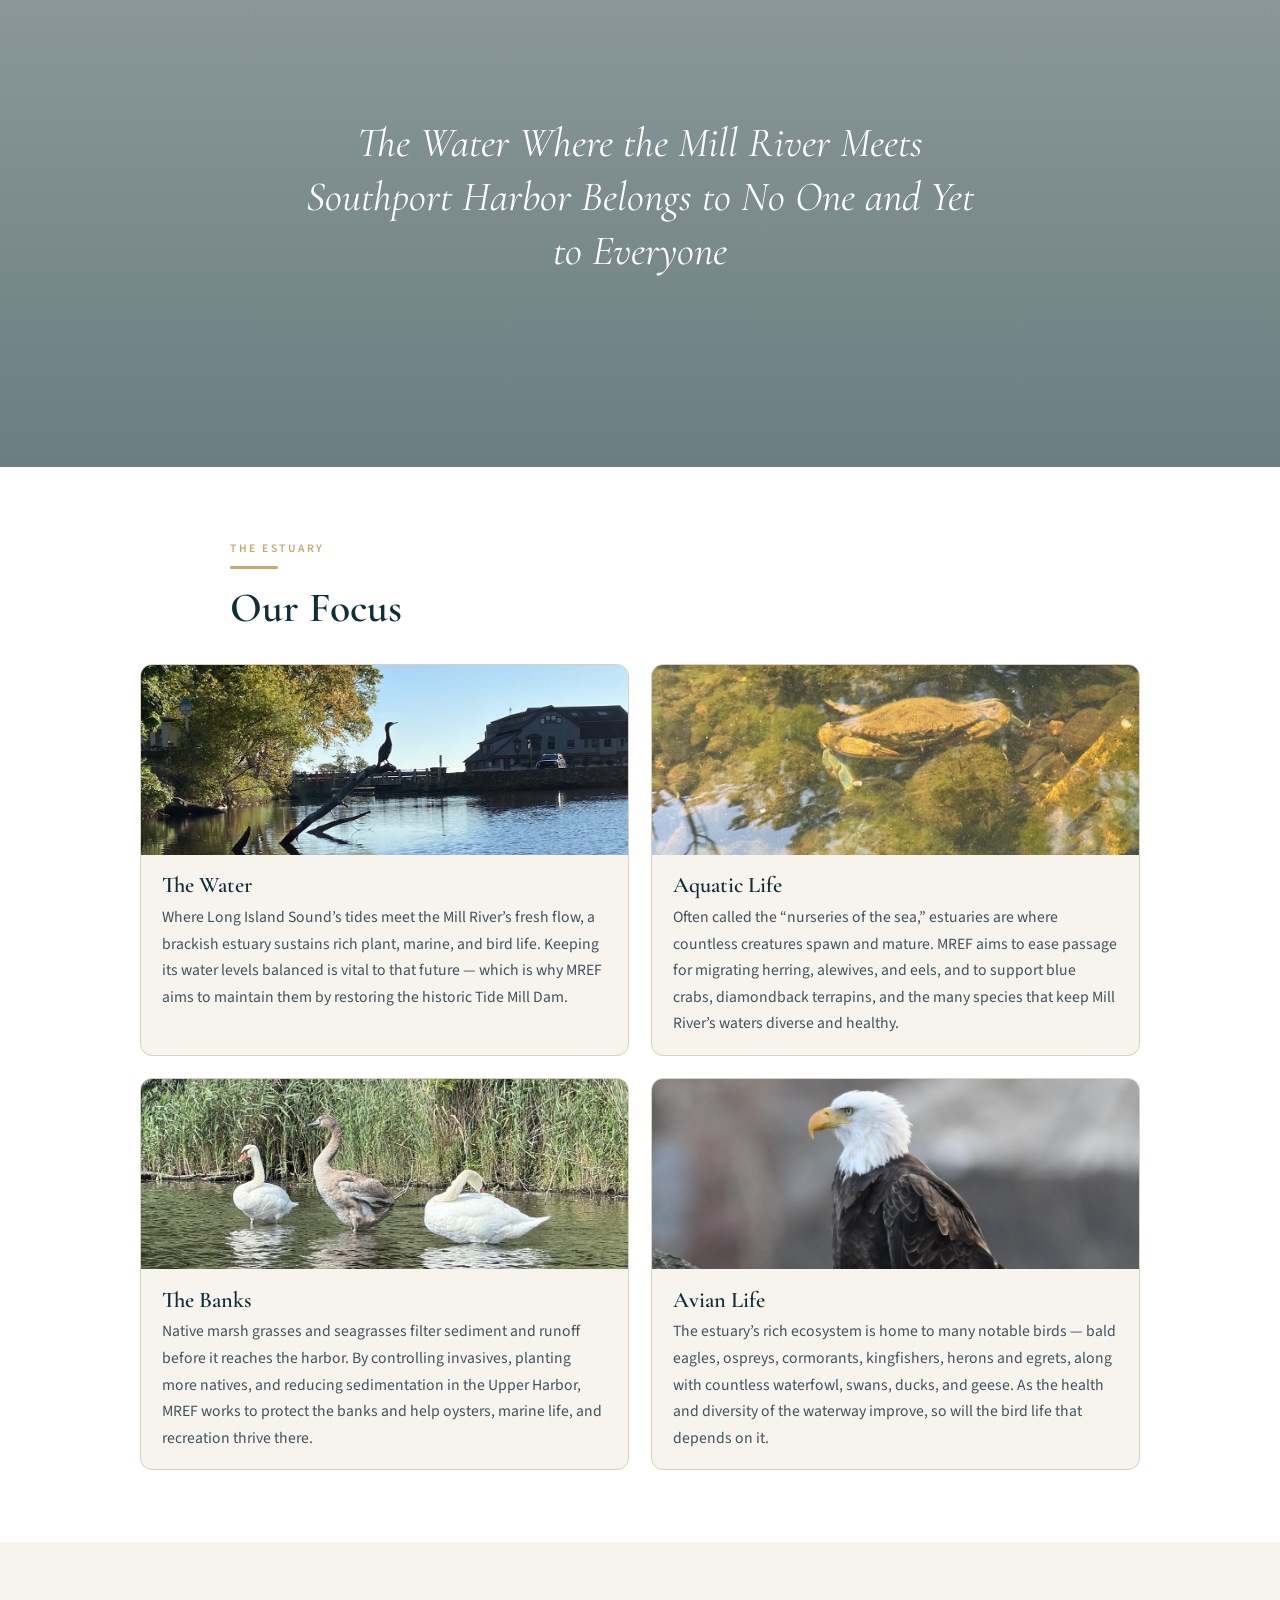
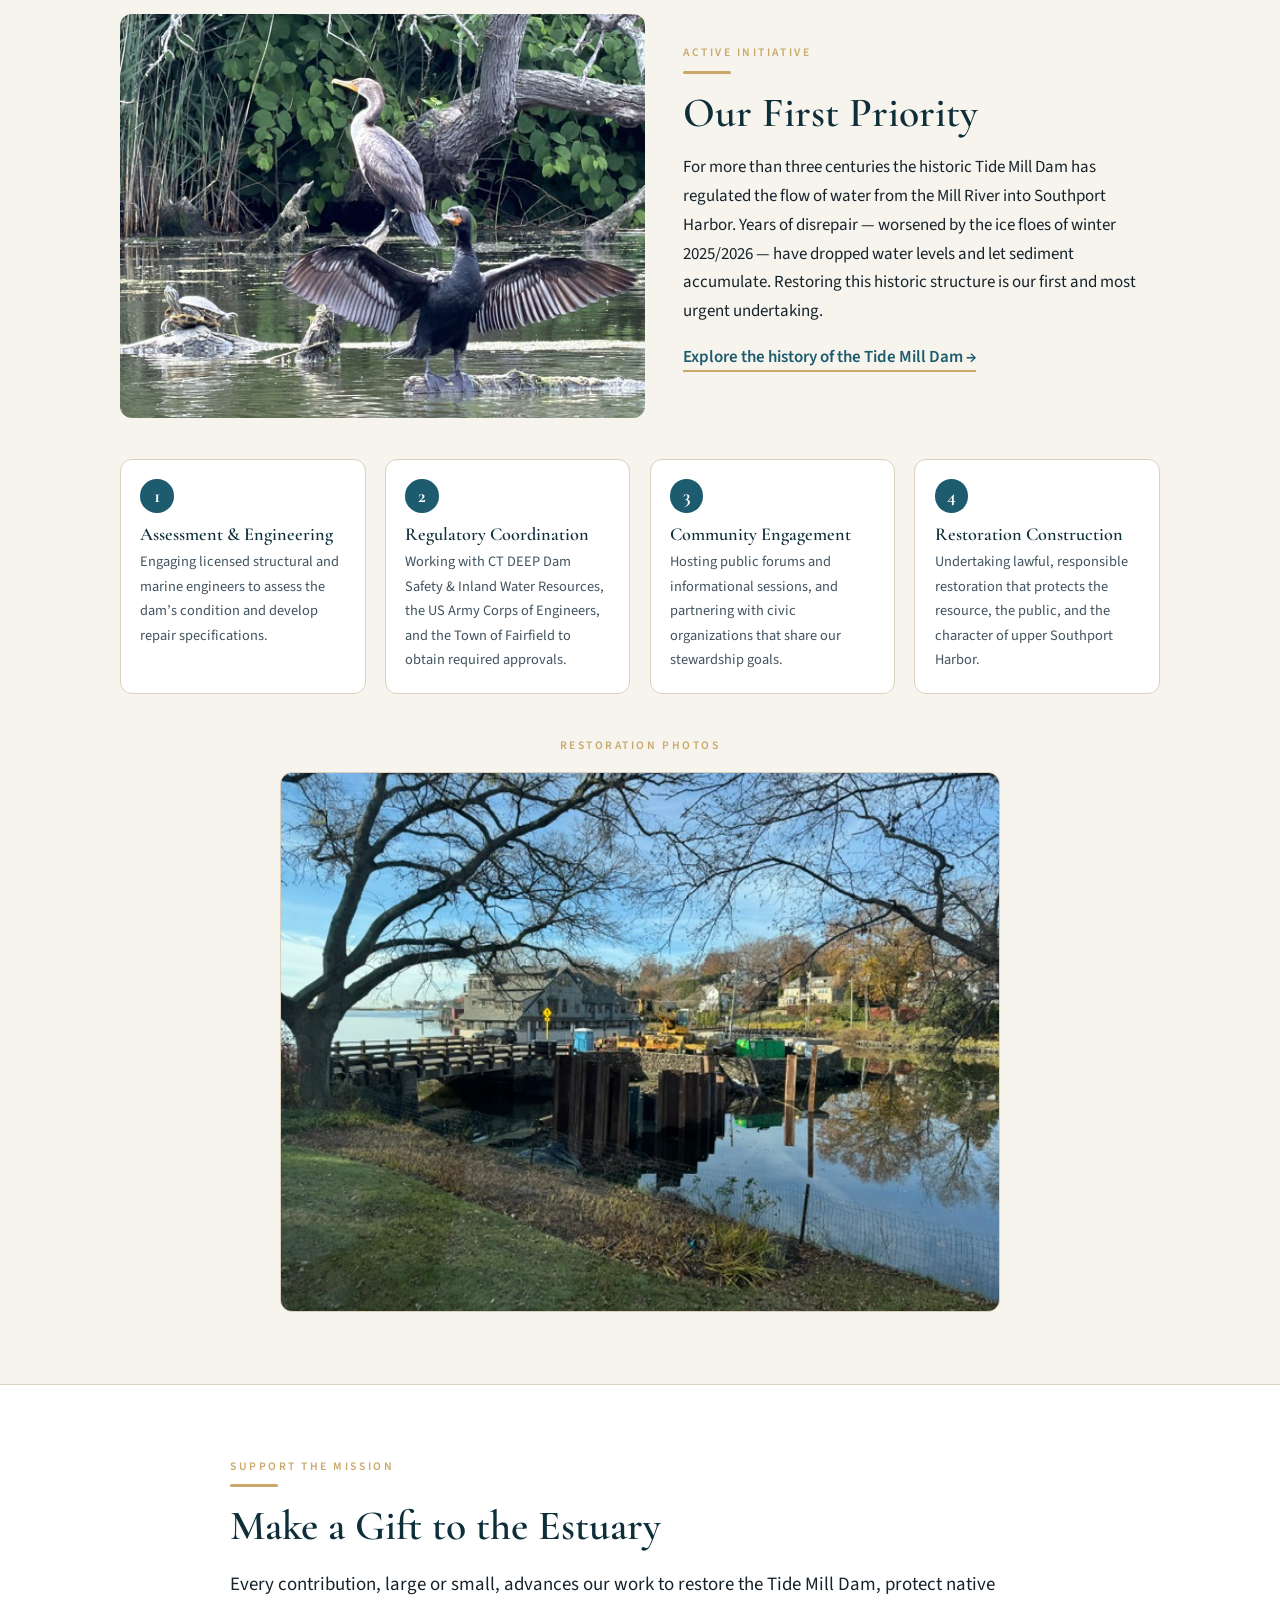
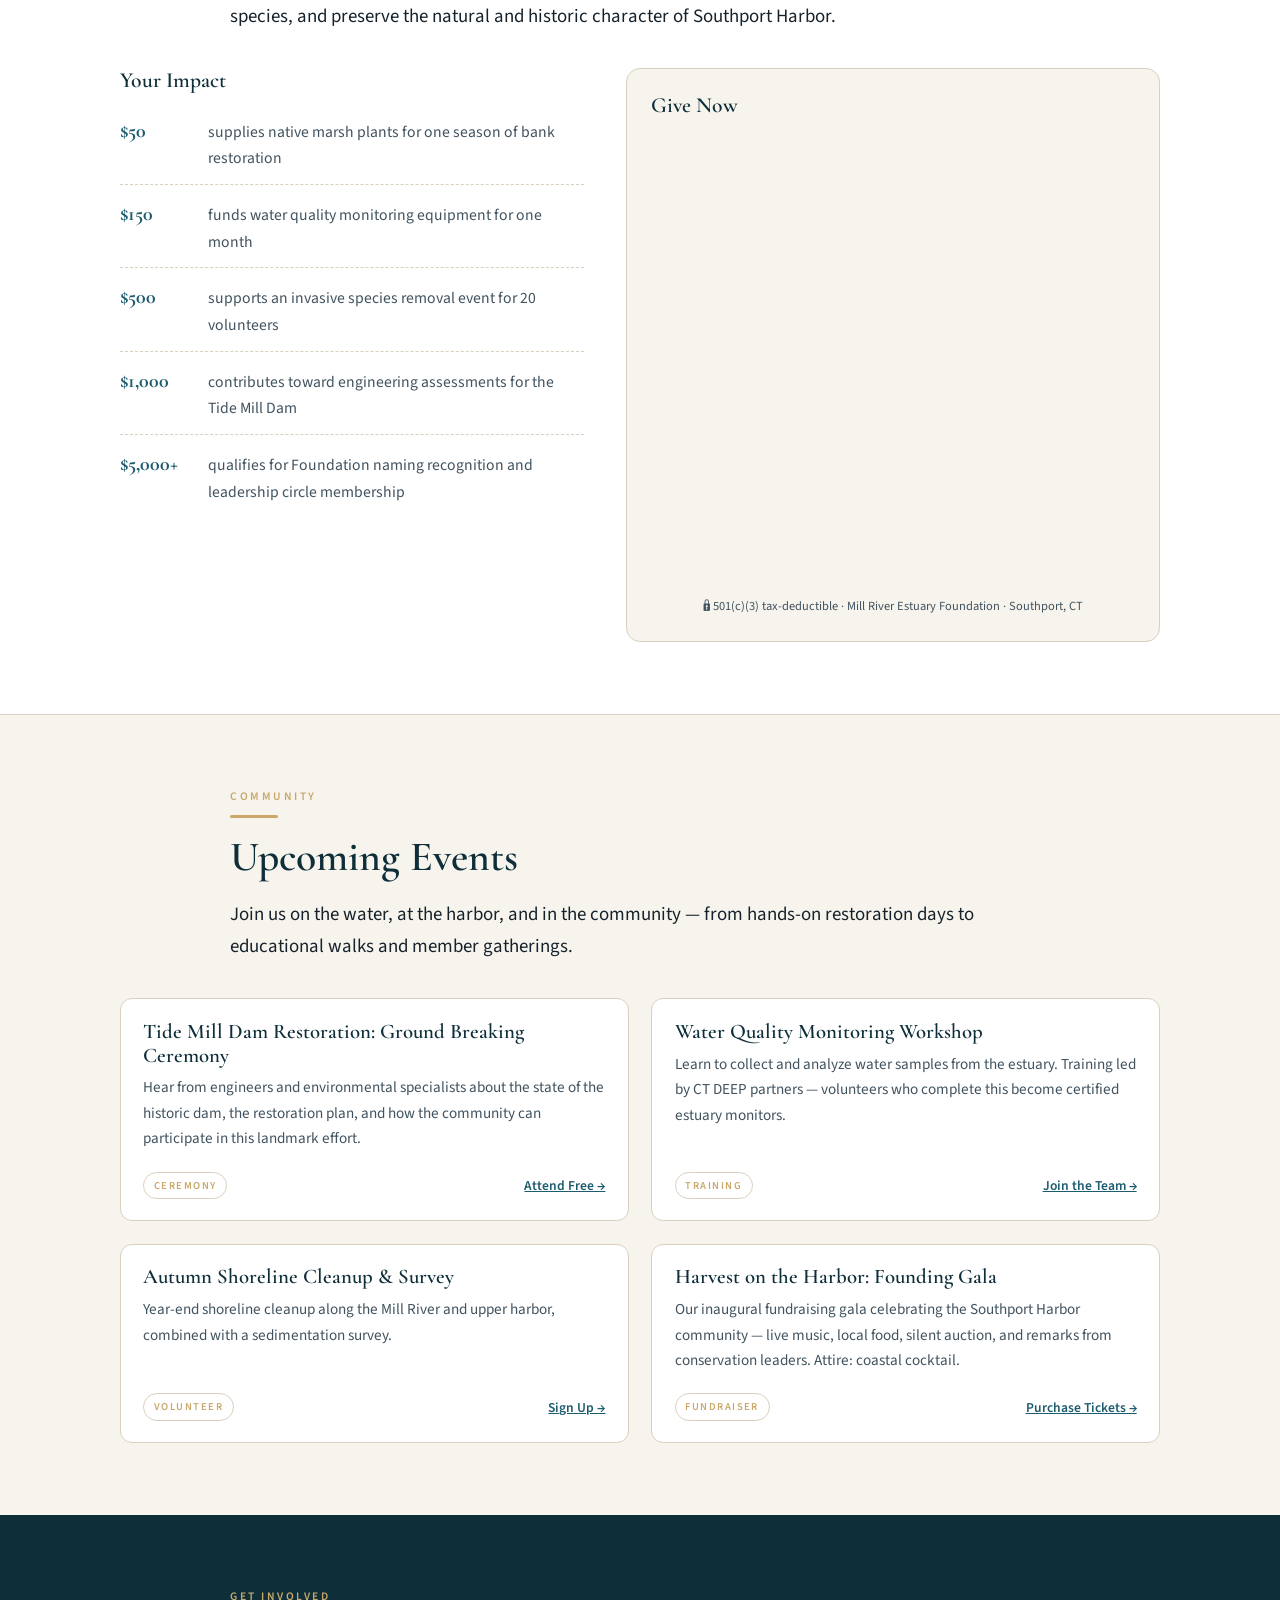
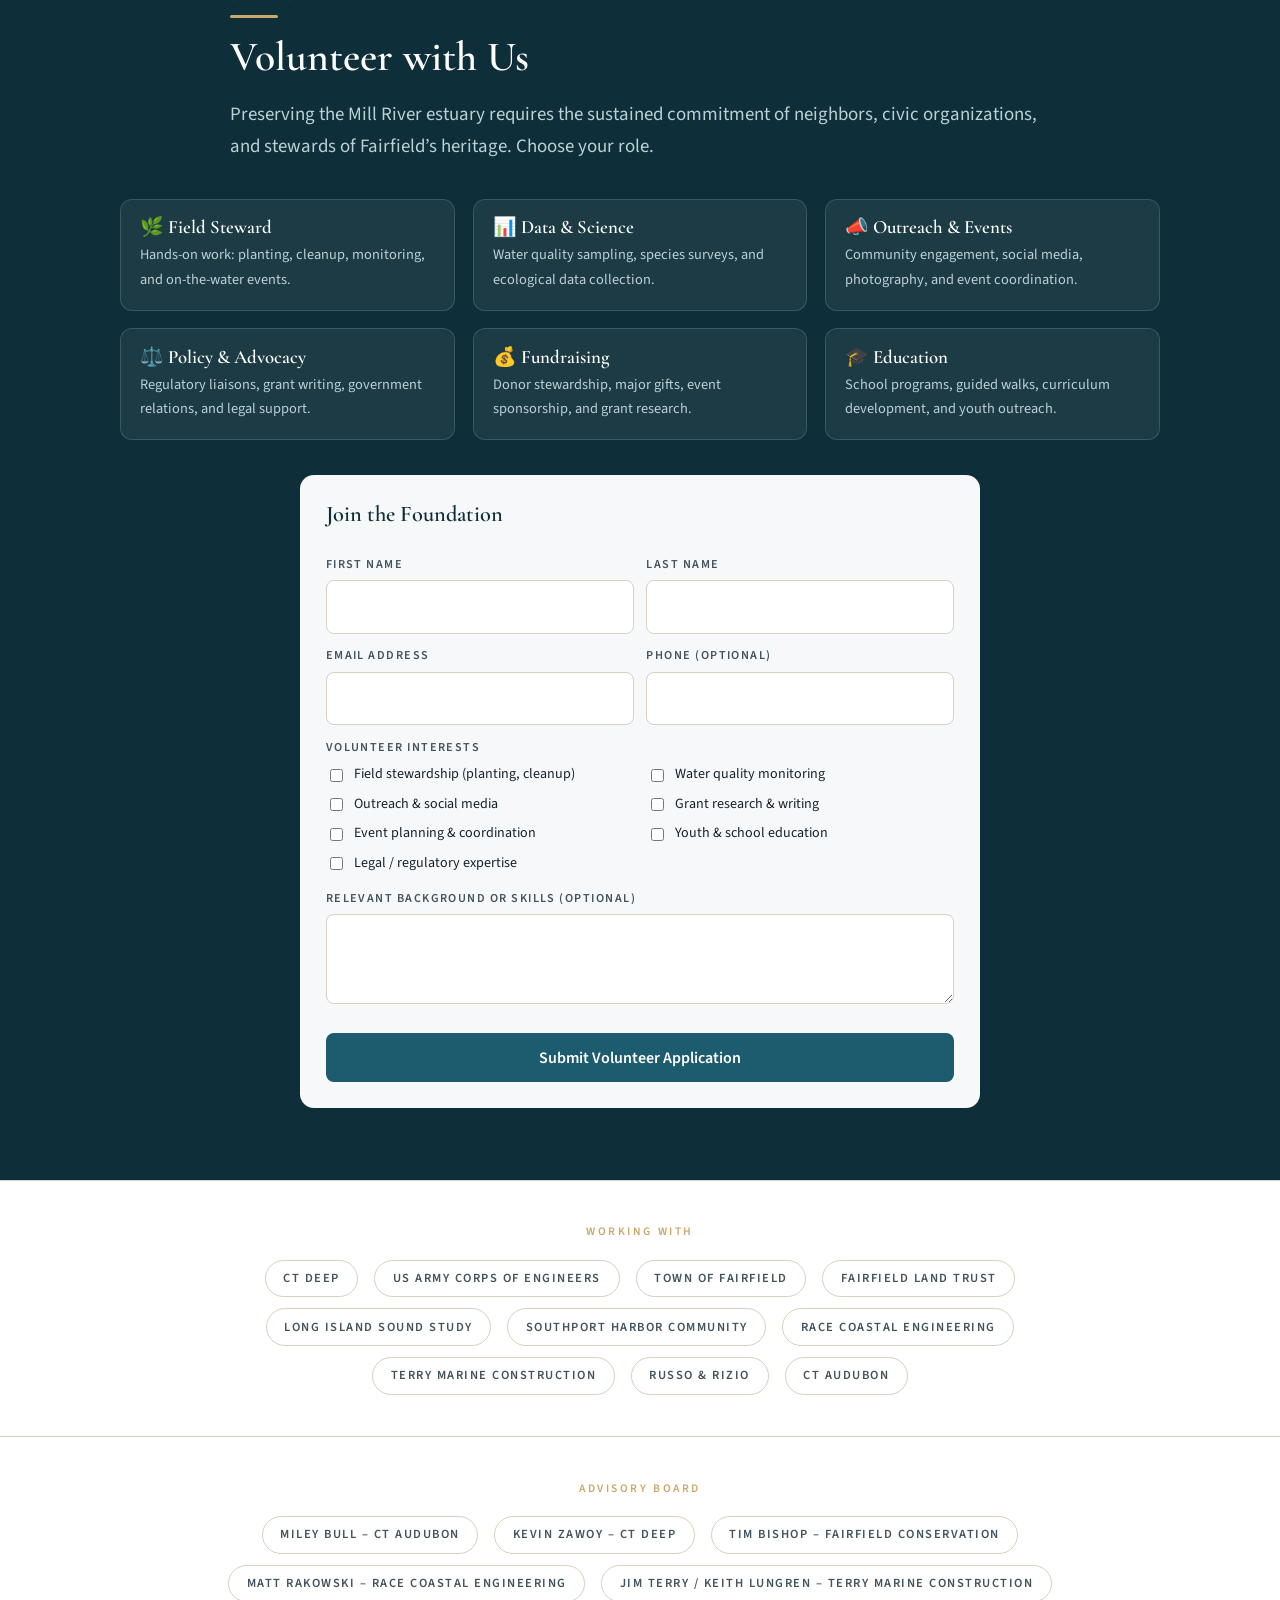
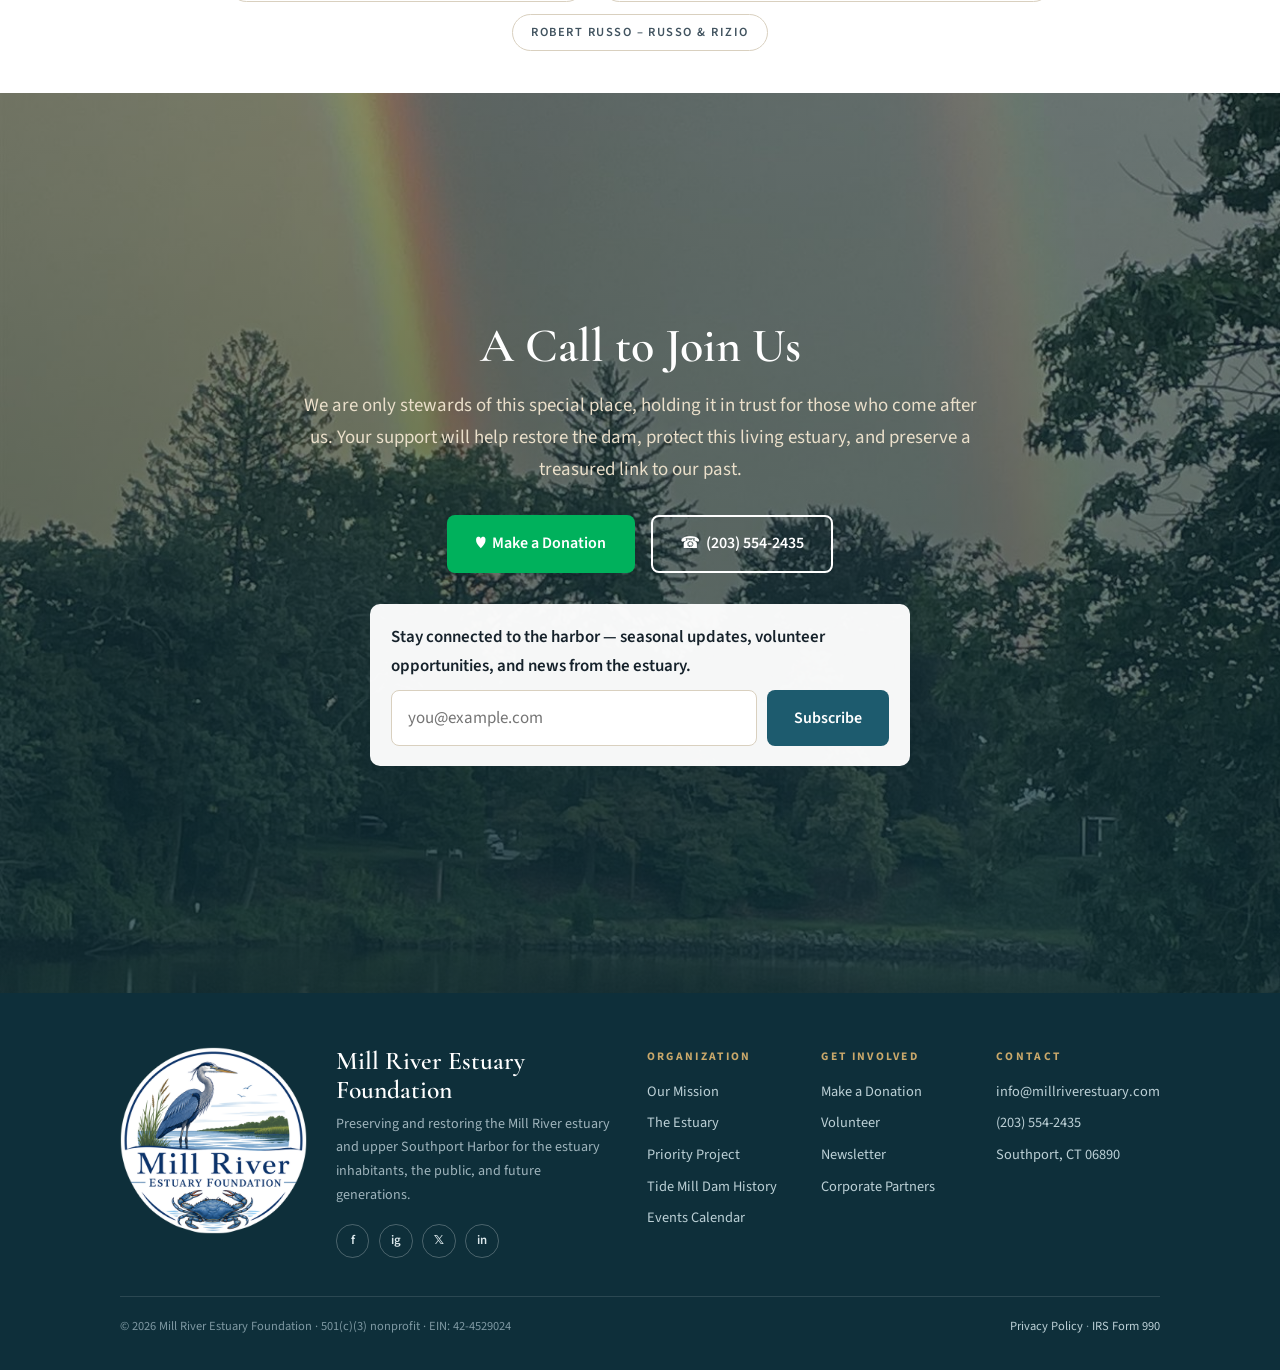
==== commit 2b01e493: "Add History of the Tide Mill Dam page Chronological history from the 1697 town grant on Herdsman's I" ====
--- a/index.html
+++ b/index.html
@@ -85,6 +85,8 @@
       background:var(--tide);color:#fff;font-family:"Cormorant Garamond",serif;font-weight:700;font-size:1.2rem;margin-bottom:.7rem;}
     .step h3{font-size:1.14rem;margin-bottom:.35rem;}
     .step p{margin:0;font-size:.9rem;color:var(--soft);}
+    .more-link{font-weight:600;text-decoration:none;border-bottom:2px solid var(--sand);padding-bottom:.1rem;}
+    .more-link:hover{color:var(--tide-deep);border-bottom-color:var(--tide);}
     .restoration{max-width:1040px;margin:2.6rem auto 0;text-align:center;}
     .restoration .kicker{margin-bottom:1rem;}
     .restoration__frame{max-width:720px;margin:0 auto;}
@@ -300,6 +302,7 @@
           Mill River into Southport Harbor. Years of disrepair — worsened by the ice floes of winter
           2025/2026 — have dropped water levels and let sediment accumulate. Restoring this historic
           structure is our first and most urgent undertaking.</p>
+        <p><a class="more-link" href="history.html">Explore the history of the Tide Mill Dam &rarr;</a></p>
       </div>
     </div>
     <div class="roadmap">
@@ -496,6 +499,7 @@
             <li><a href="#mission">Our Mission</a></li>
             <li><a href="#estuary">The Estuary</a></li>
             <li><a href="#priority">Priority Project</a></li>
+            <li><a href="history.html">Tide Mill Dam History</a></li>
             <li><a href="#events">Events Calendar</a></li>
           </ul>
         </div>
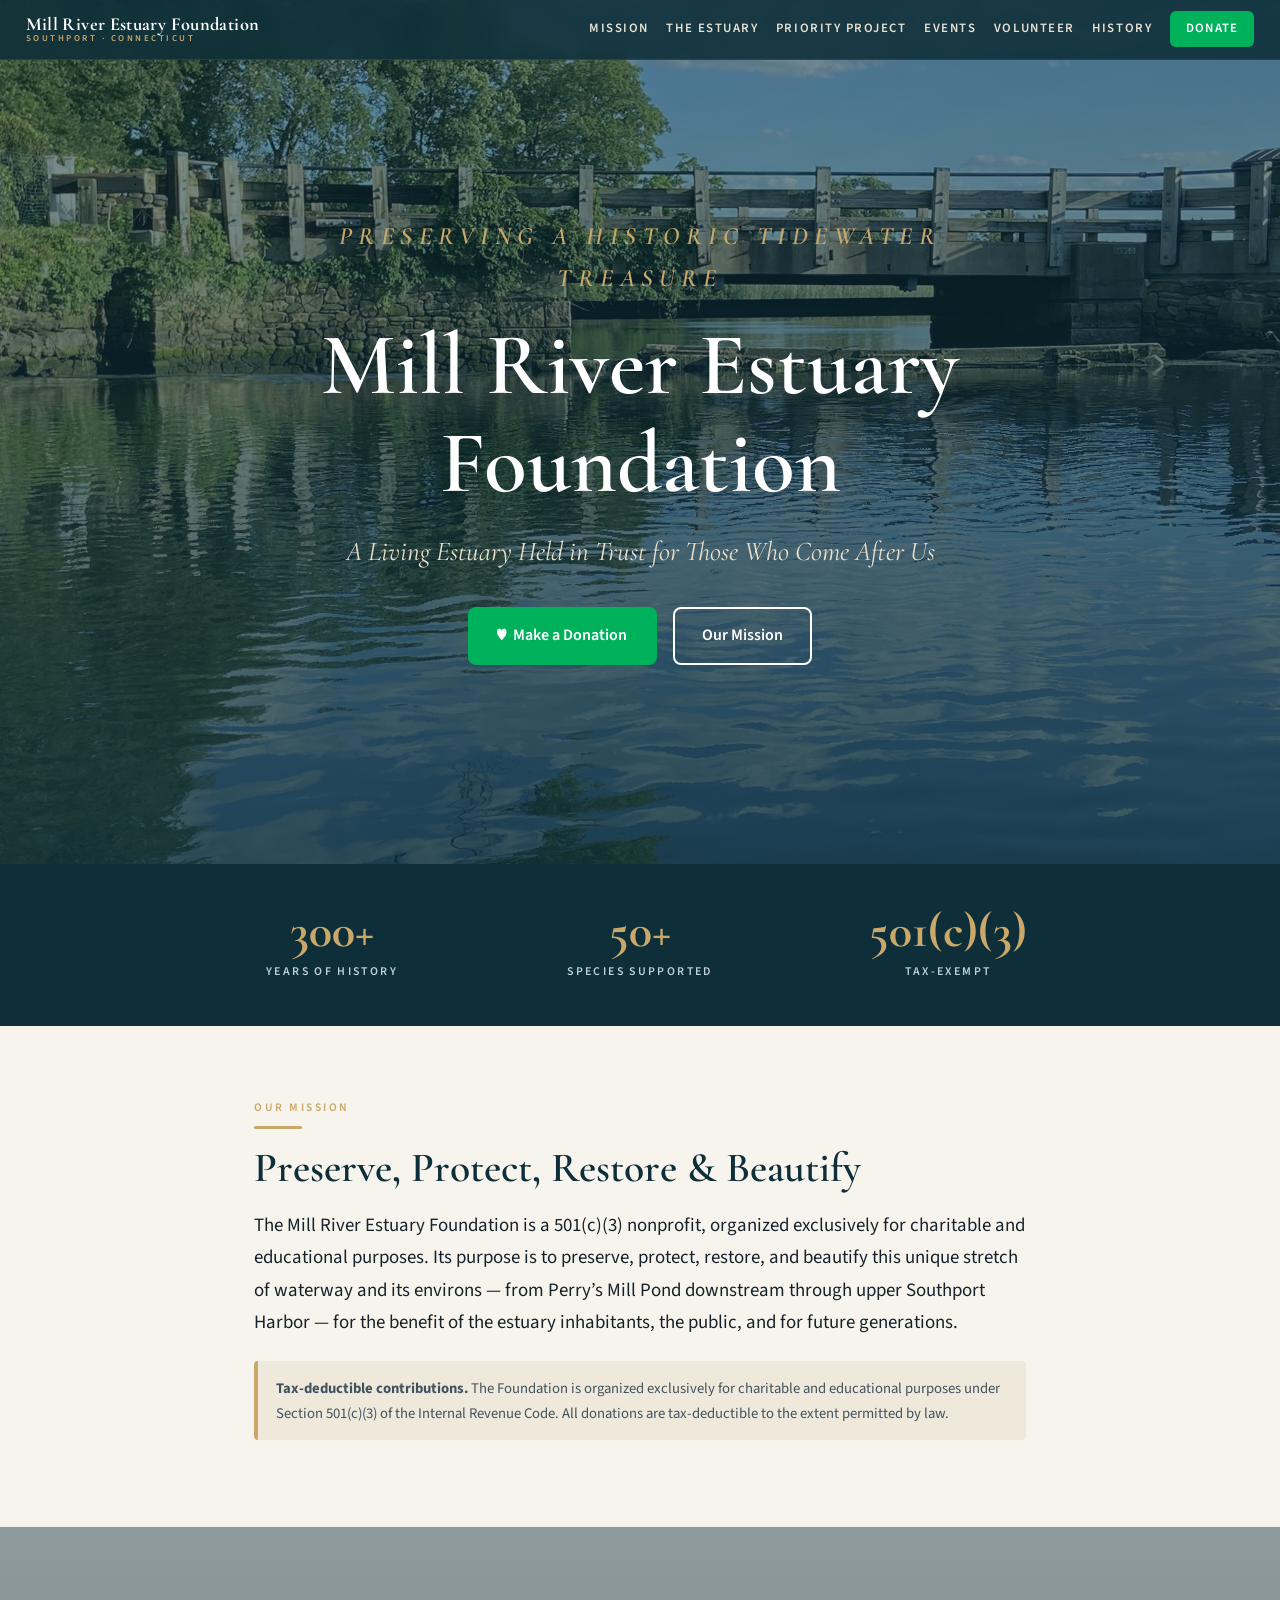
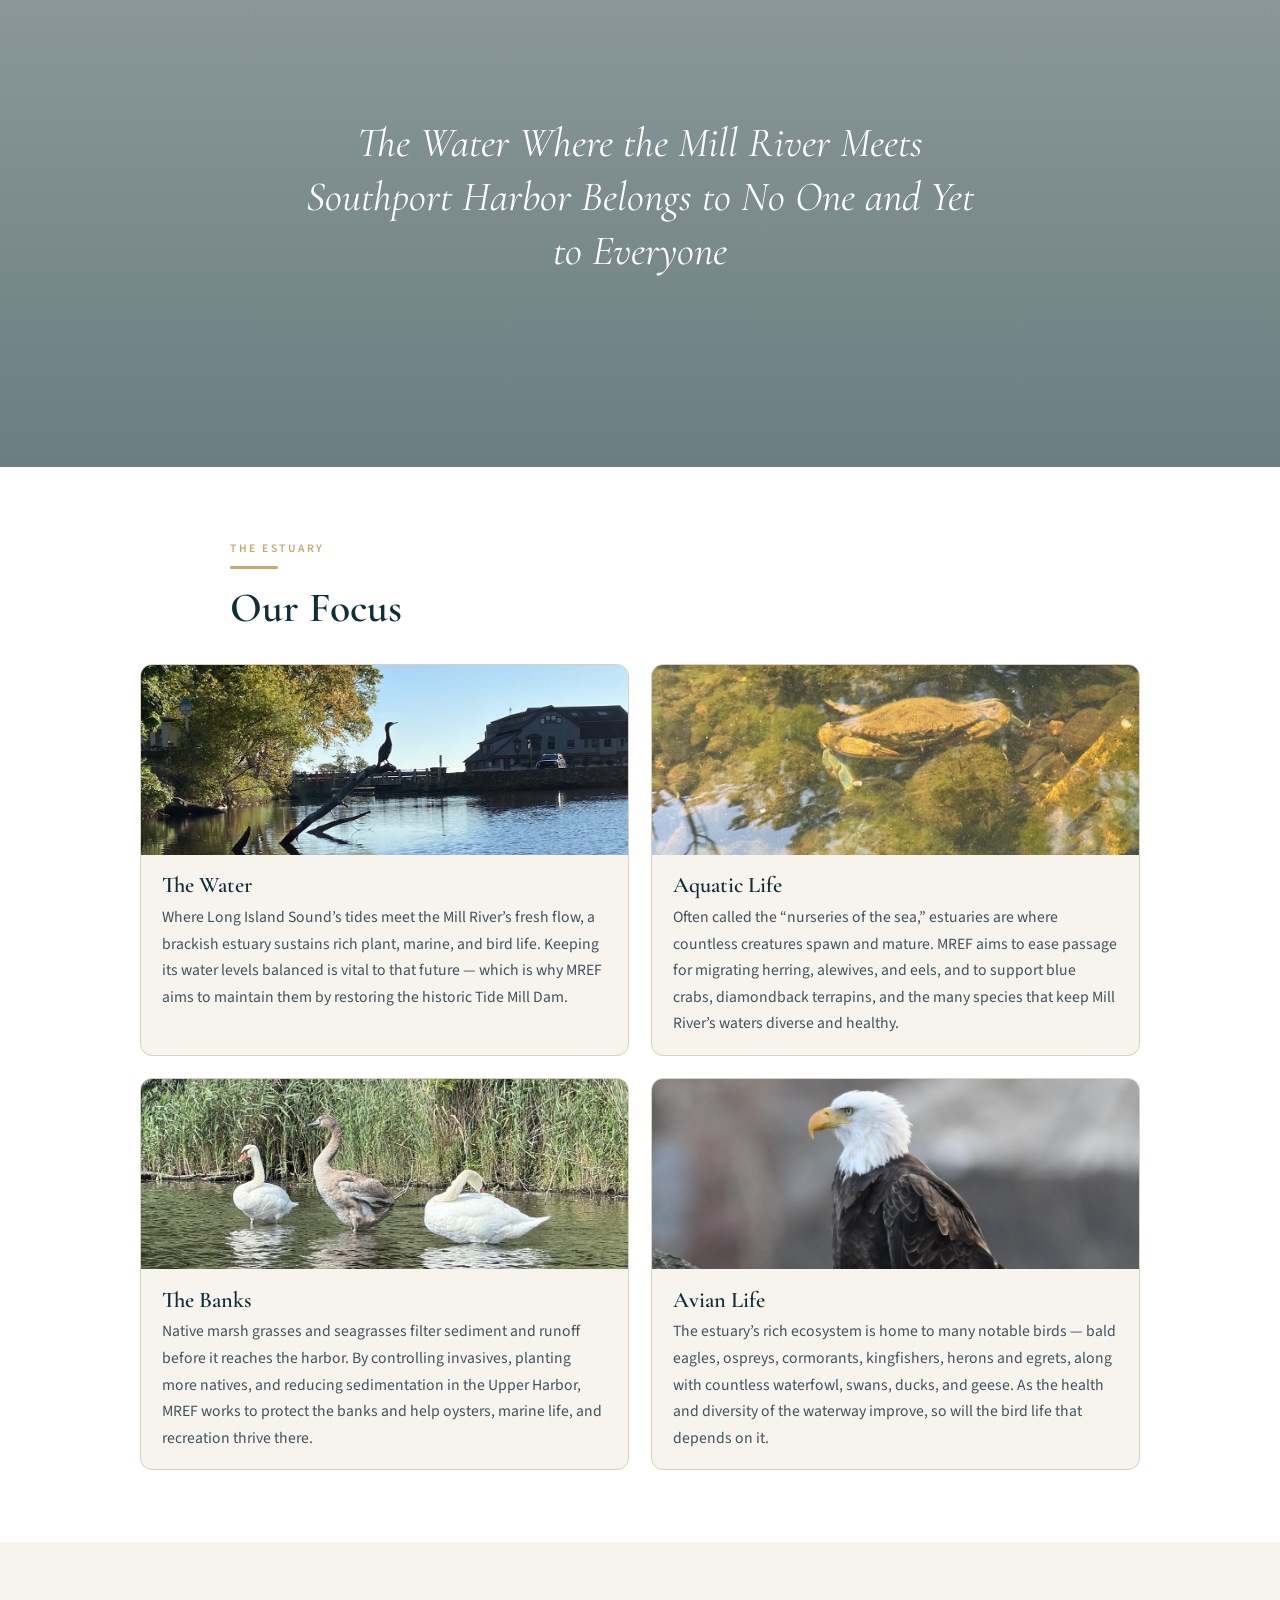
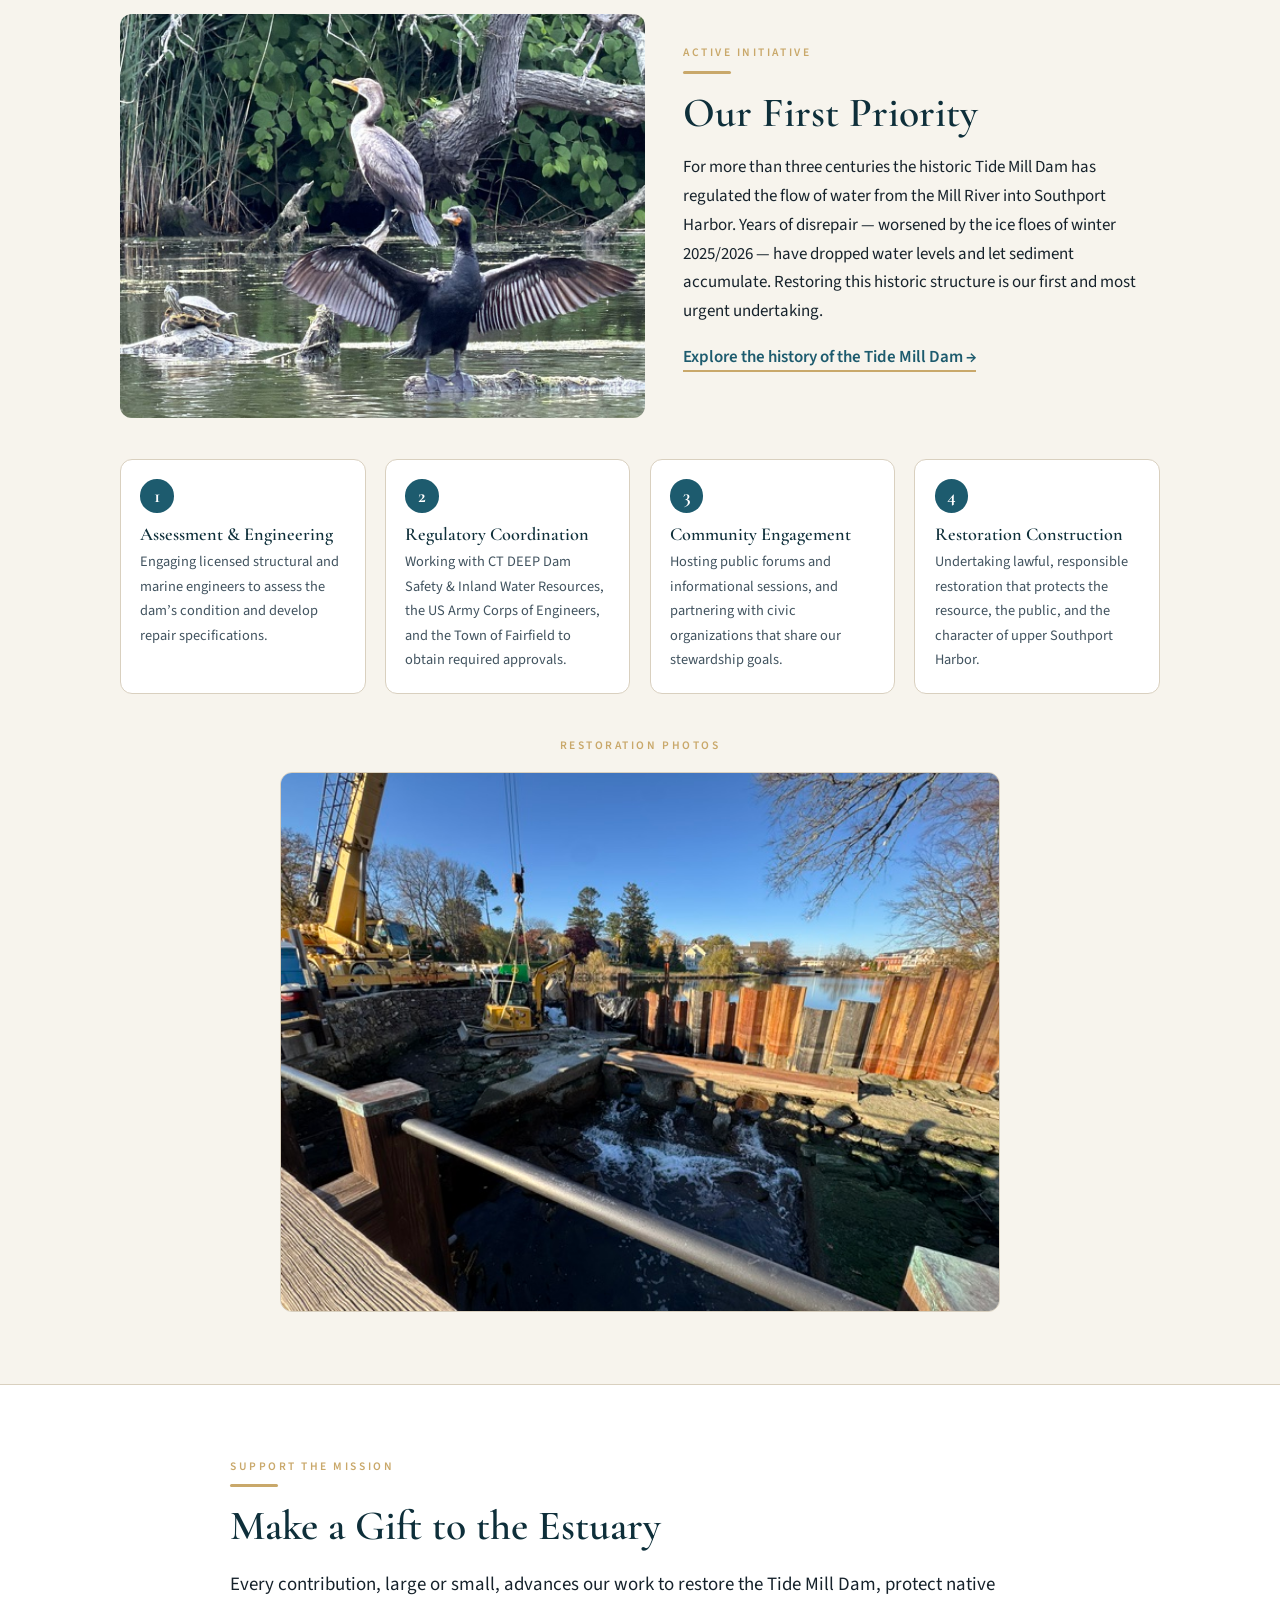
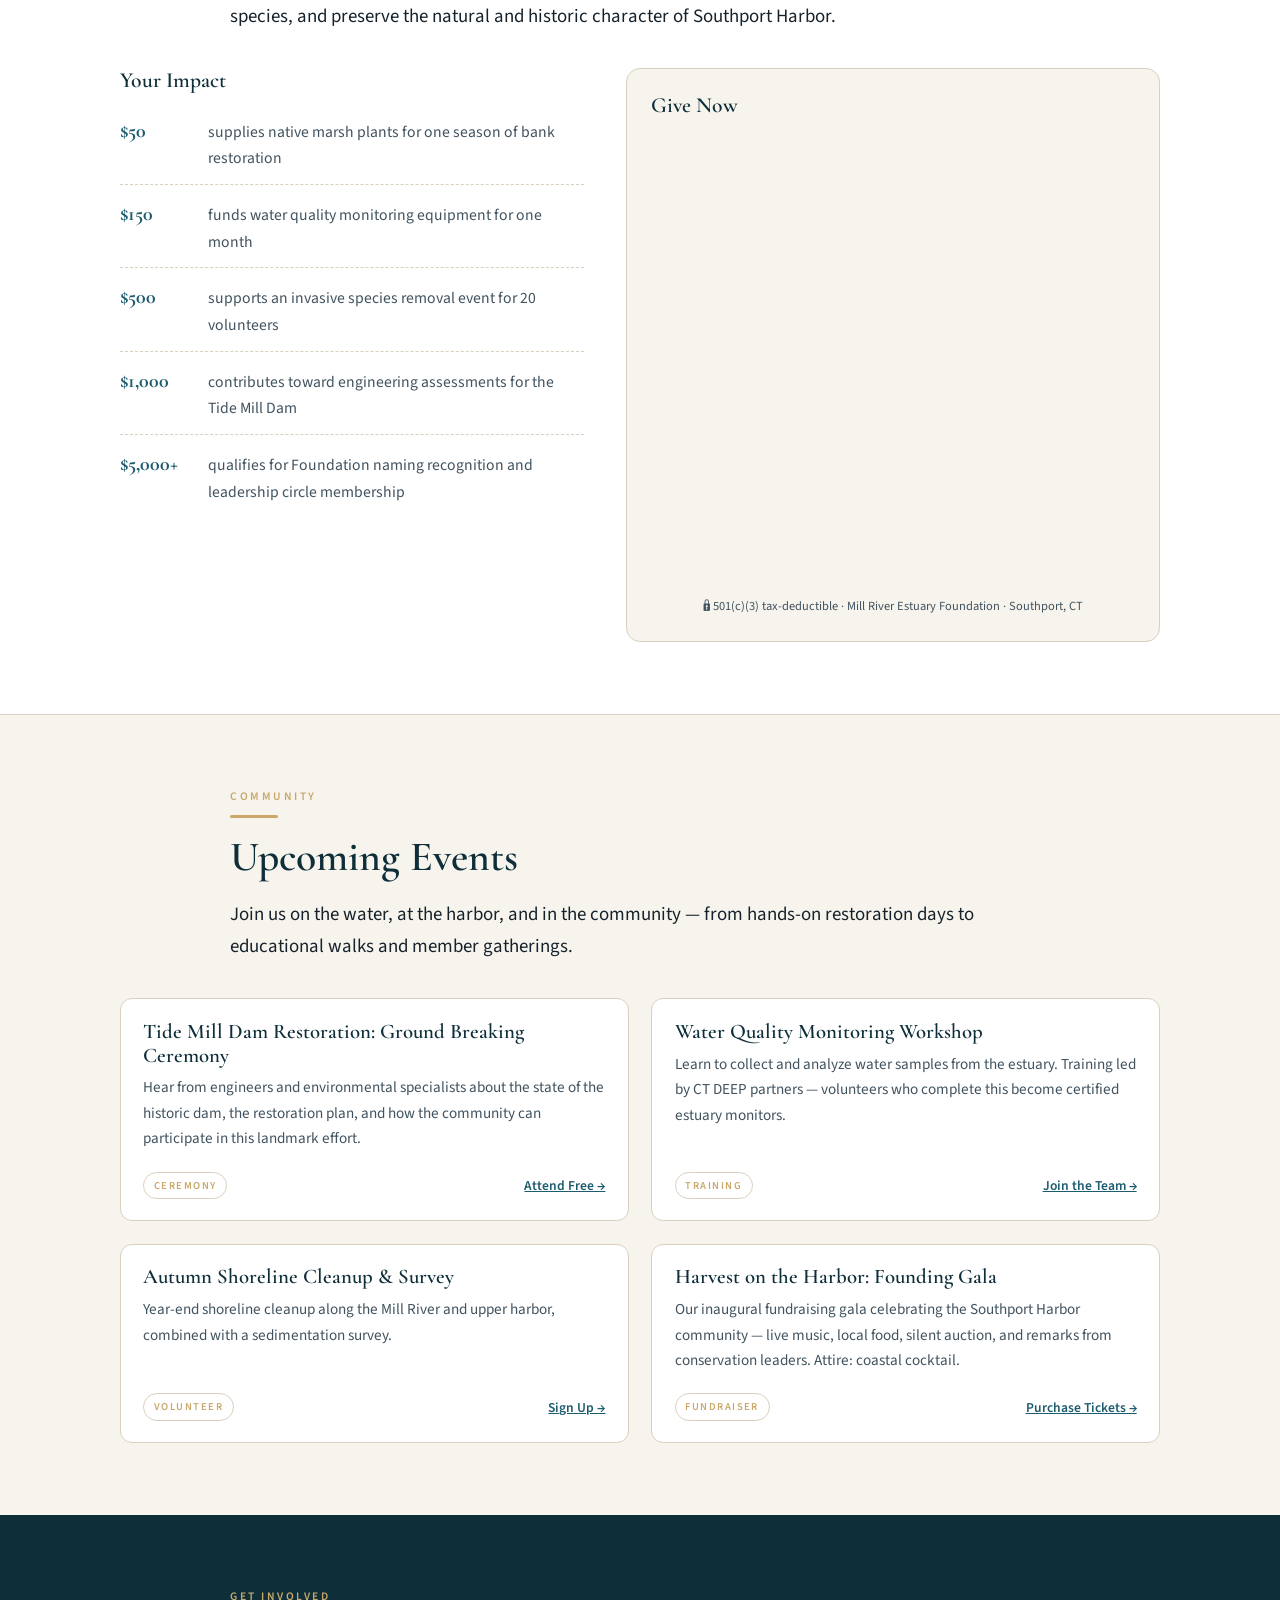
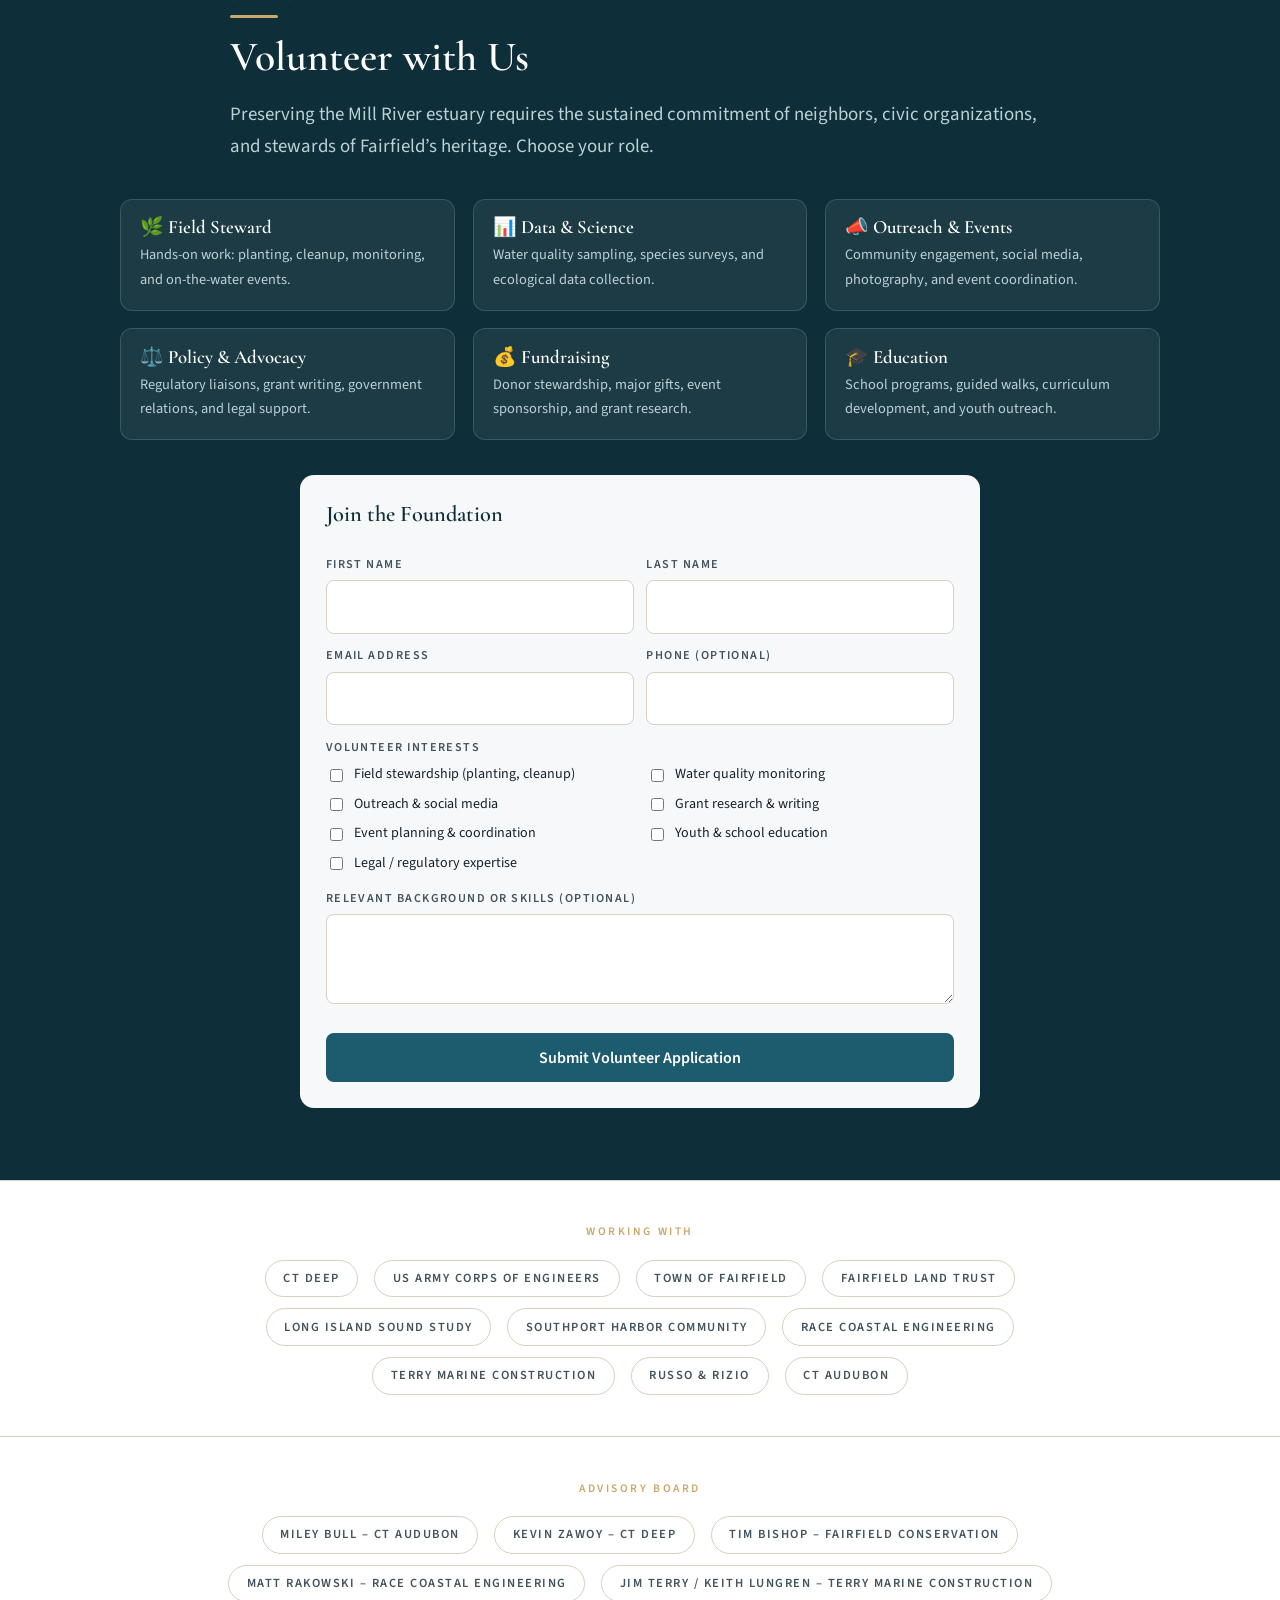
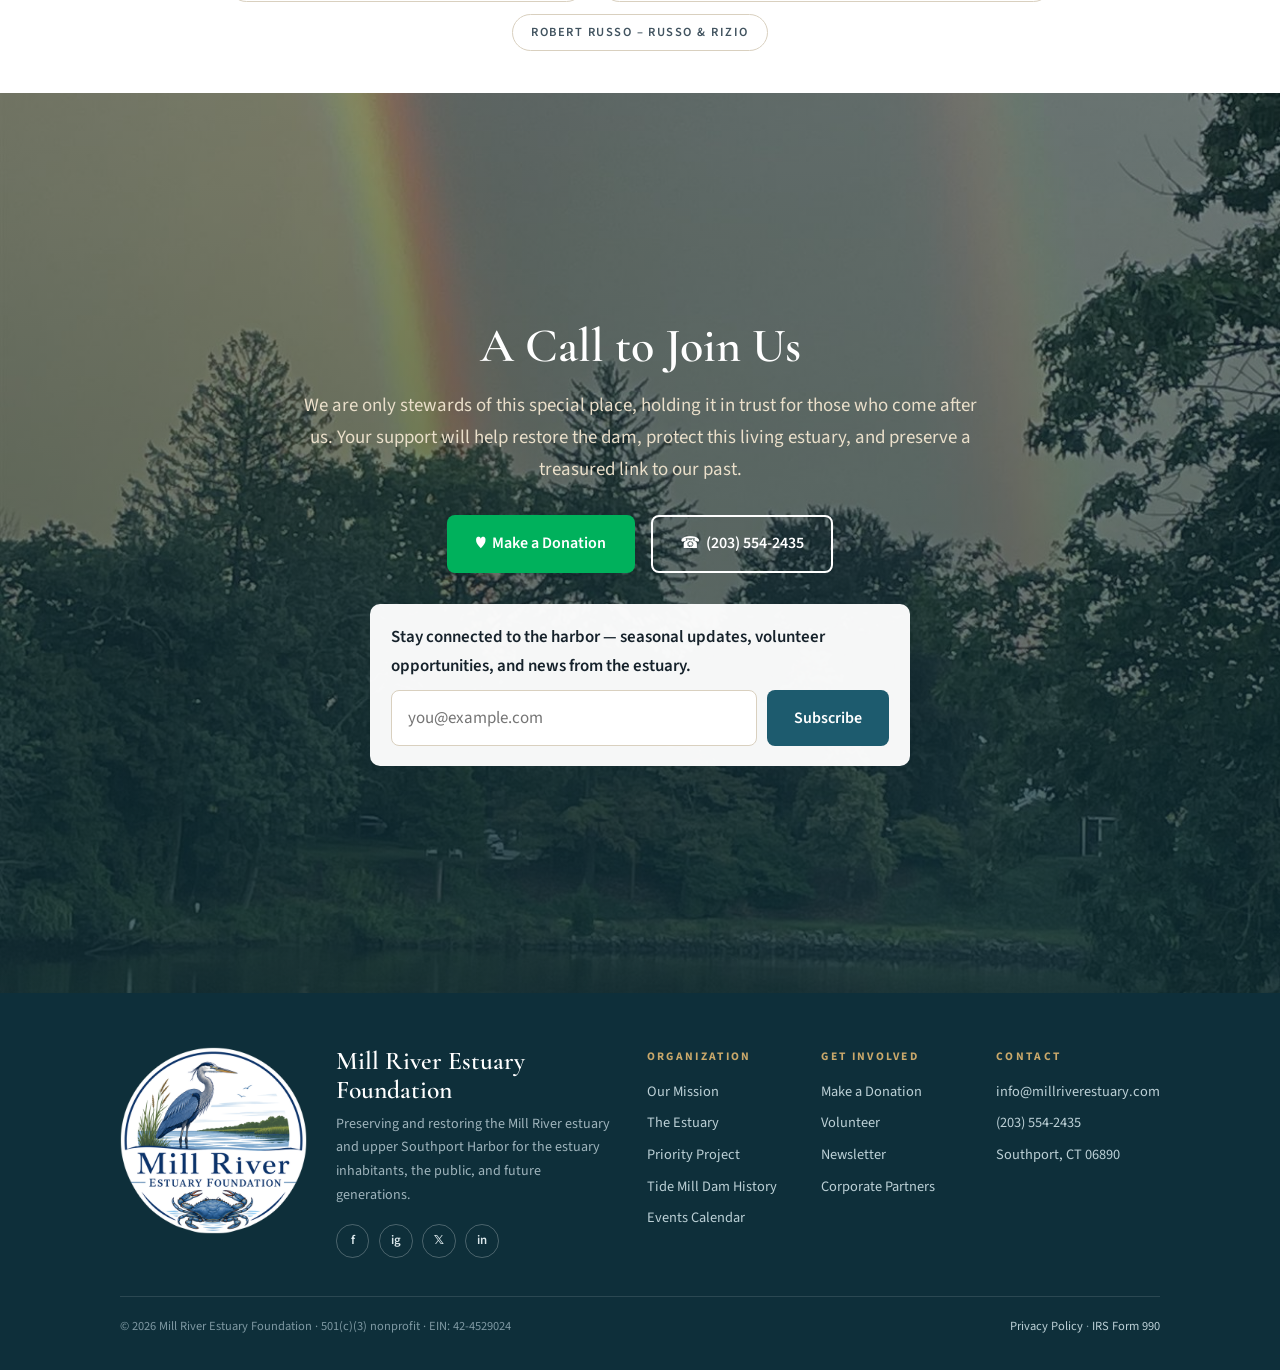
==== commit 0bbe5e23: "Add History to the top bar; correct history page against sources Restores a dropped word in the 1916" ====
--- a/index.html
+++ b/index.html
@@ -30,6 +30,11 @@
     .nav__links a:hover{color:var(--sand);}
     .nav__links a.nav__donate{background:#00b15c;color:#fff;padding:.45rem 1rem;border-radius:6px;letter-spacing:.1em;}
     .nav__links a.nav__donate:hover{background:#009a4f;color:#fff;}
+    @media(min-width:721px) and (max-width:1000px){
+      .nav__links{gap:.65rem;flex-wrap:nowrap;}
+      .nav__links a{font-size:.68rem;letter-spacing:.04em;white-space:nowrap;}
+      .nav__links a.nav__donate{padding:.45rem .75rem;letter-spacing:.06em;}
+    }
 
     /* ---------- hero ---------- */
     .hero{position:relative;min-height:96vh;display:flex;align-items:center;justify-content:center;text-align:center;color:#fff;overflow:hidden;background:#0e2f3a;}
@@ -210,6 +215,7 @@
       <a href="#priority">Priority Project</a>
       <a href="#events">Events</a>
       <a href="#volunteer">Volunteer</a>
+      <a href="history.html">History</a>
       <a class="nav__donate" href="#donate">Donate</a>
     </div>
   </nav>
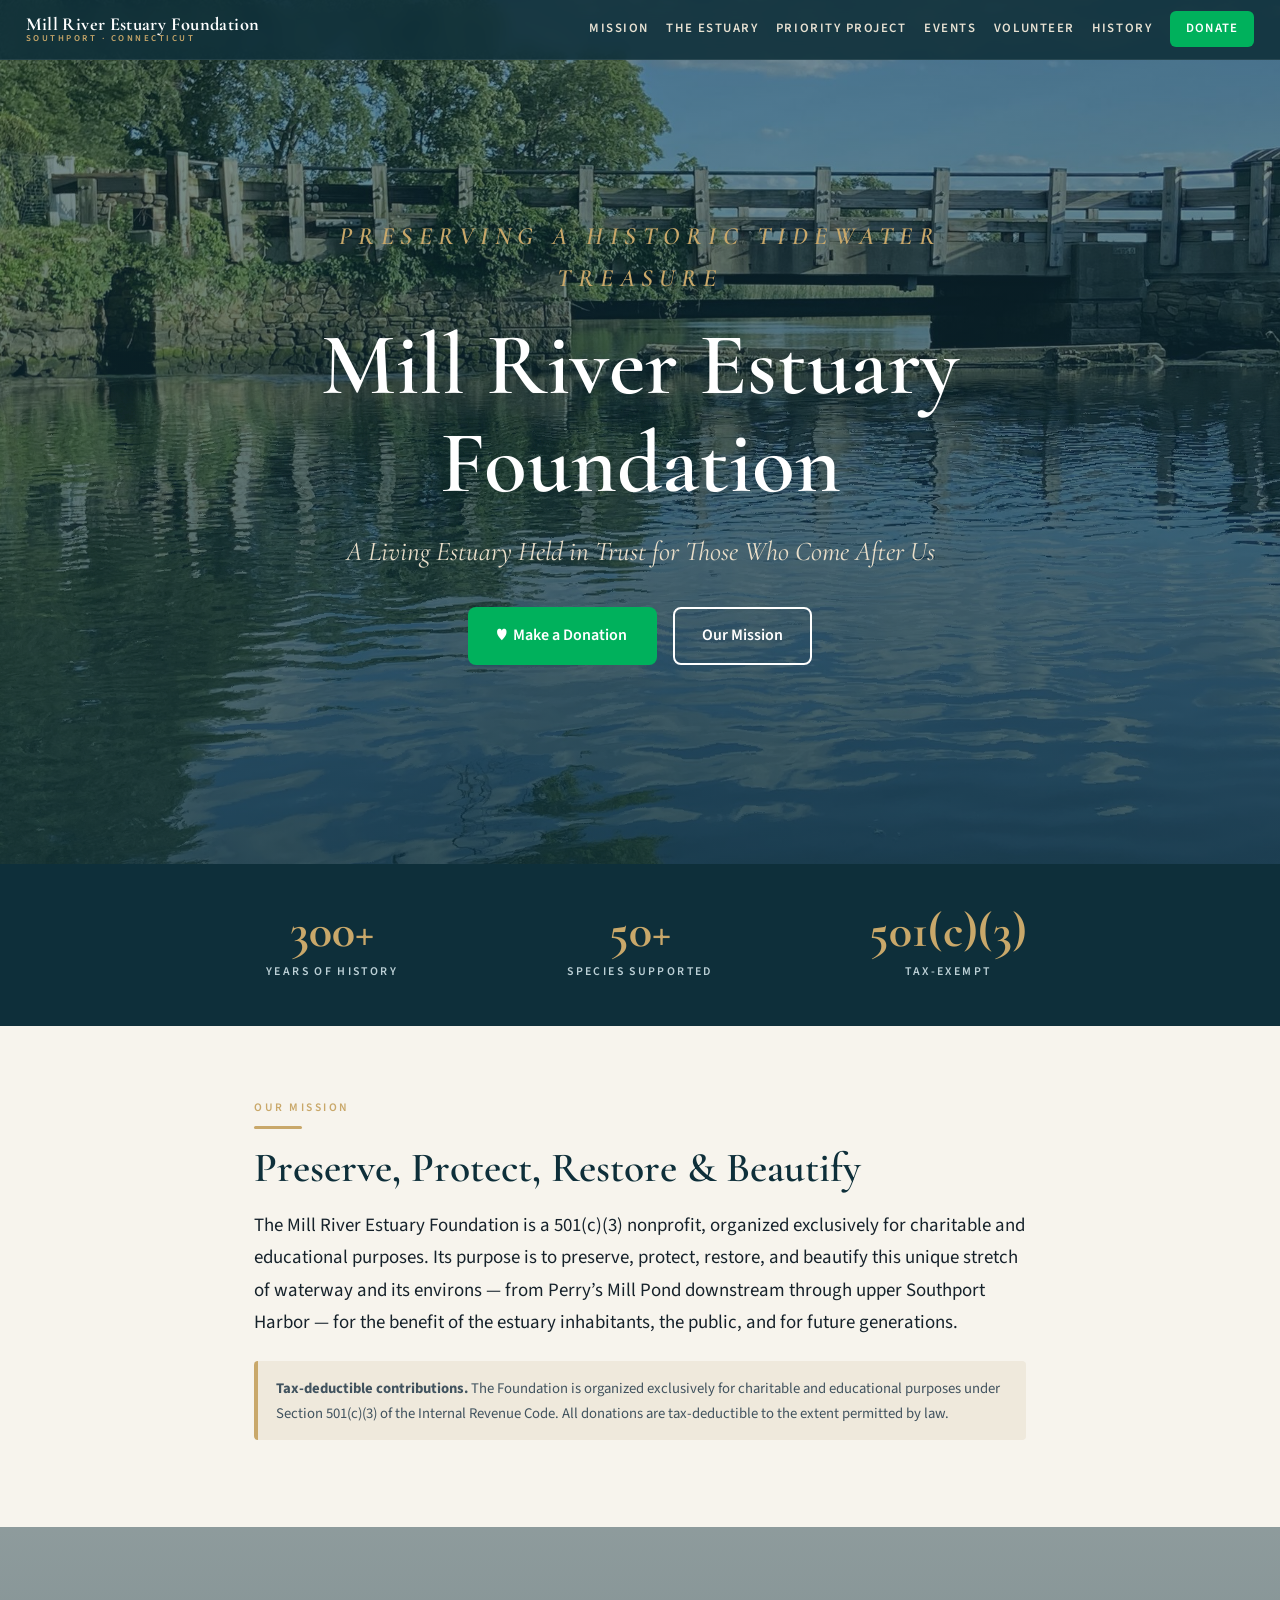
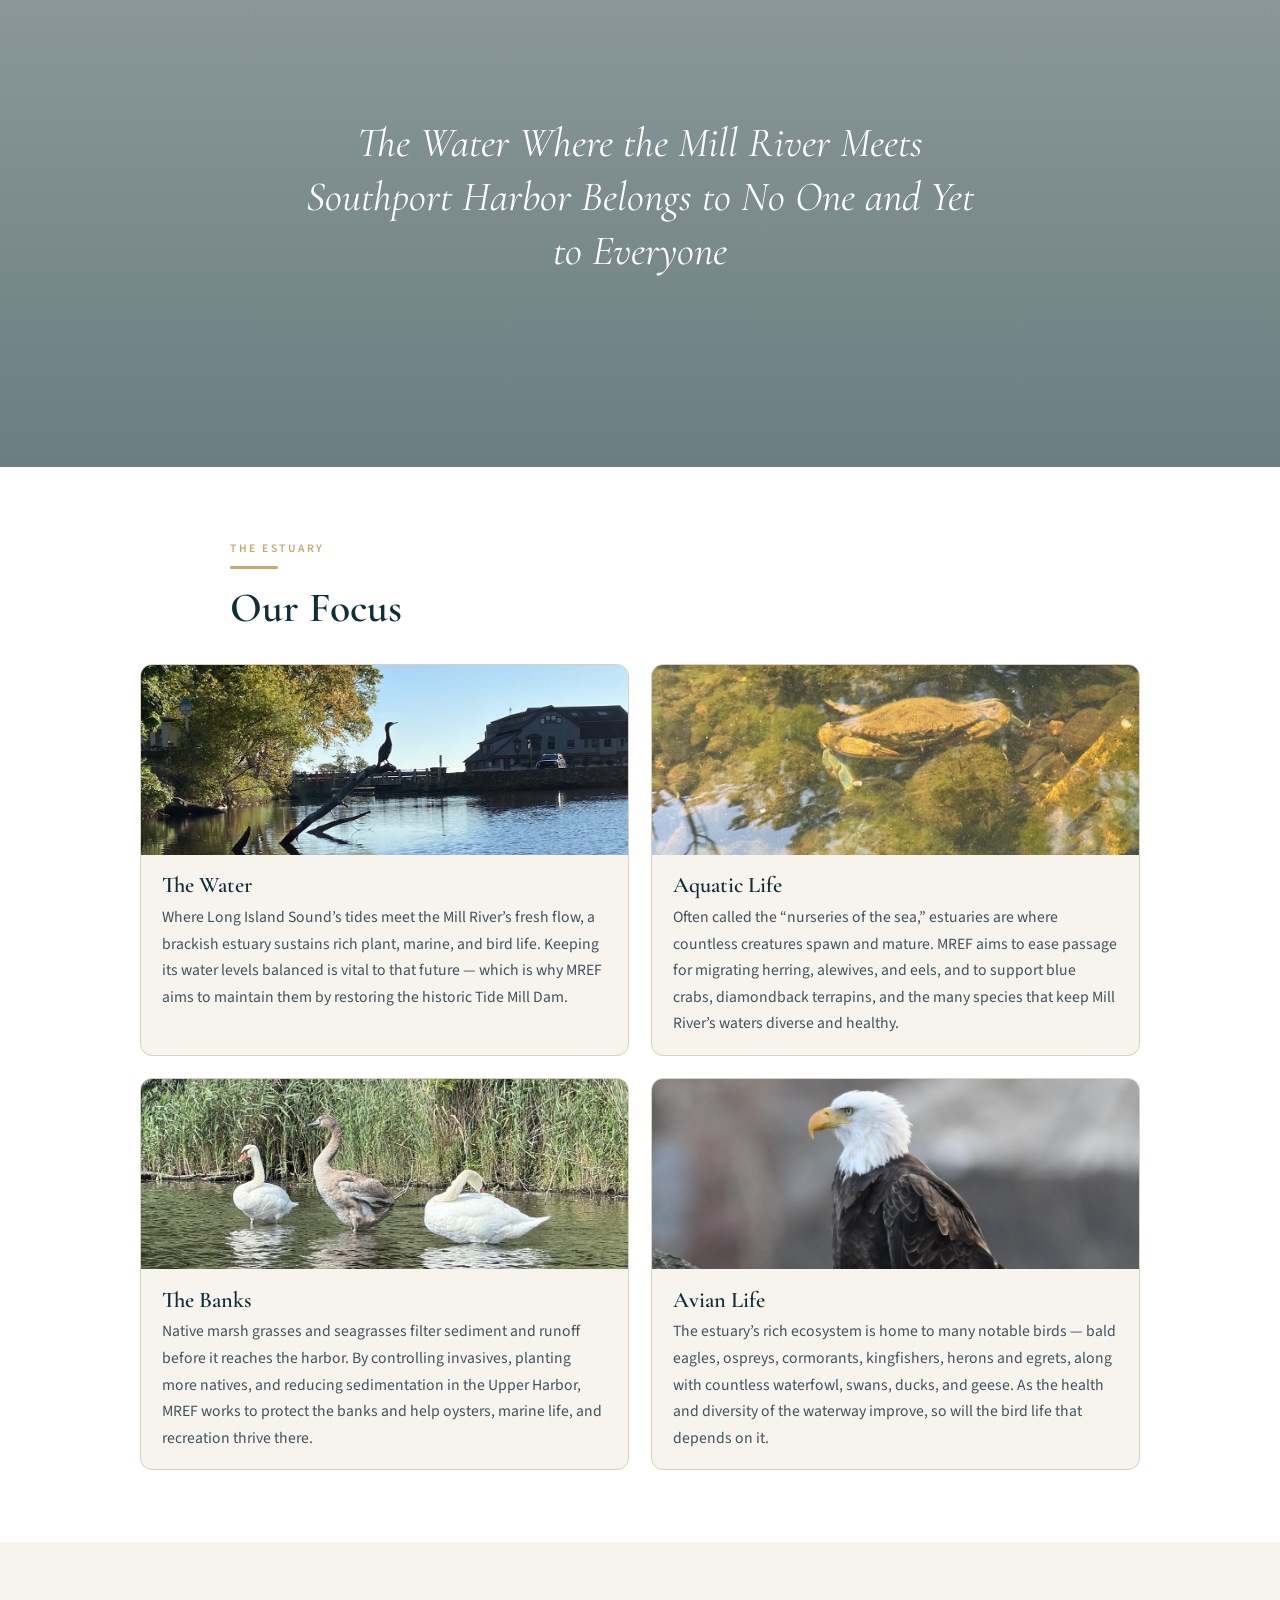
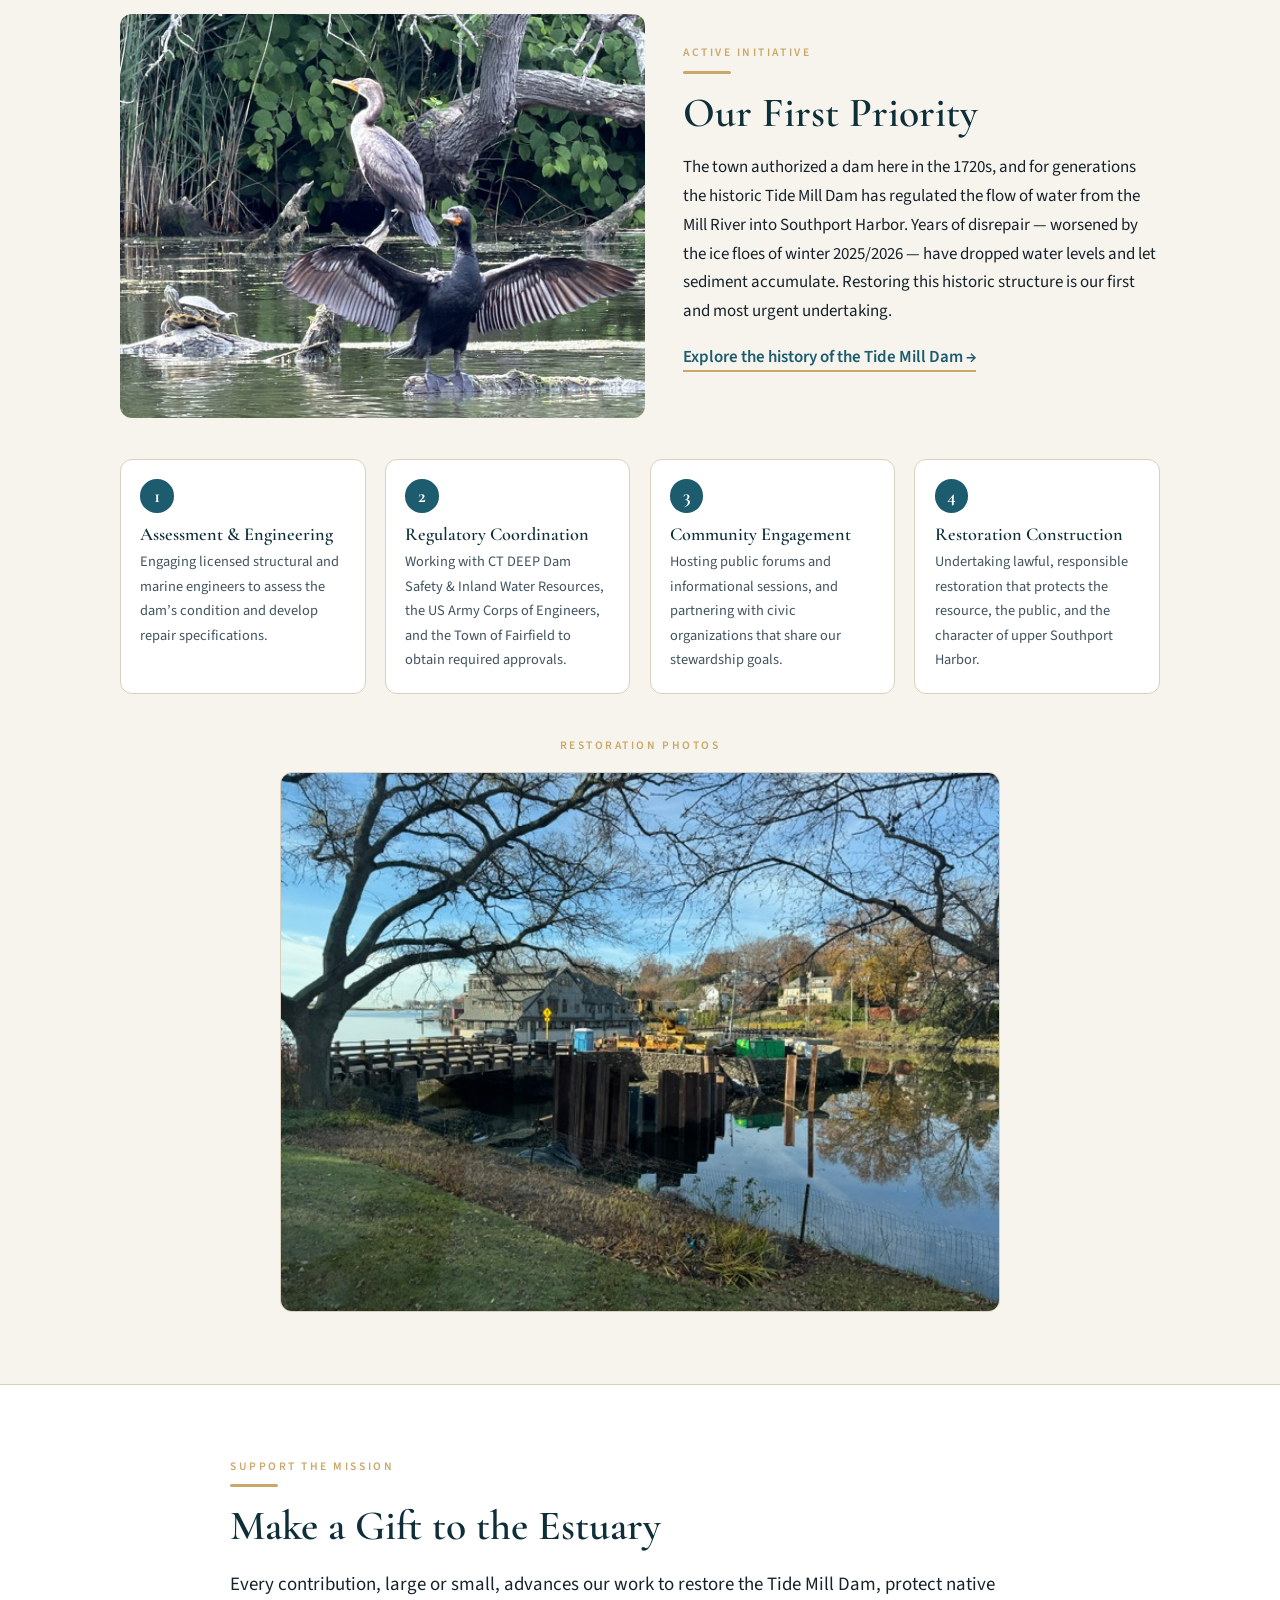
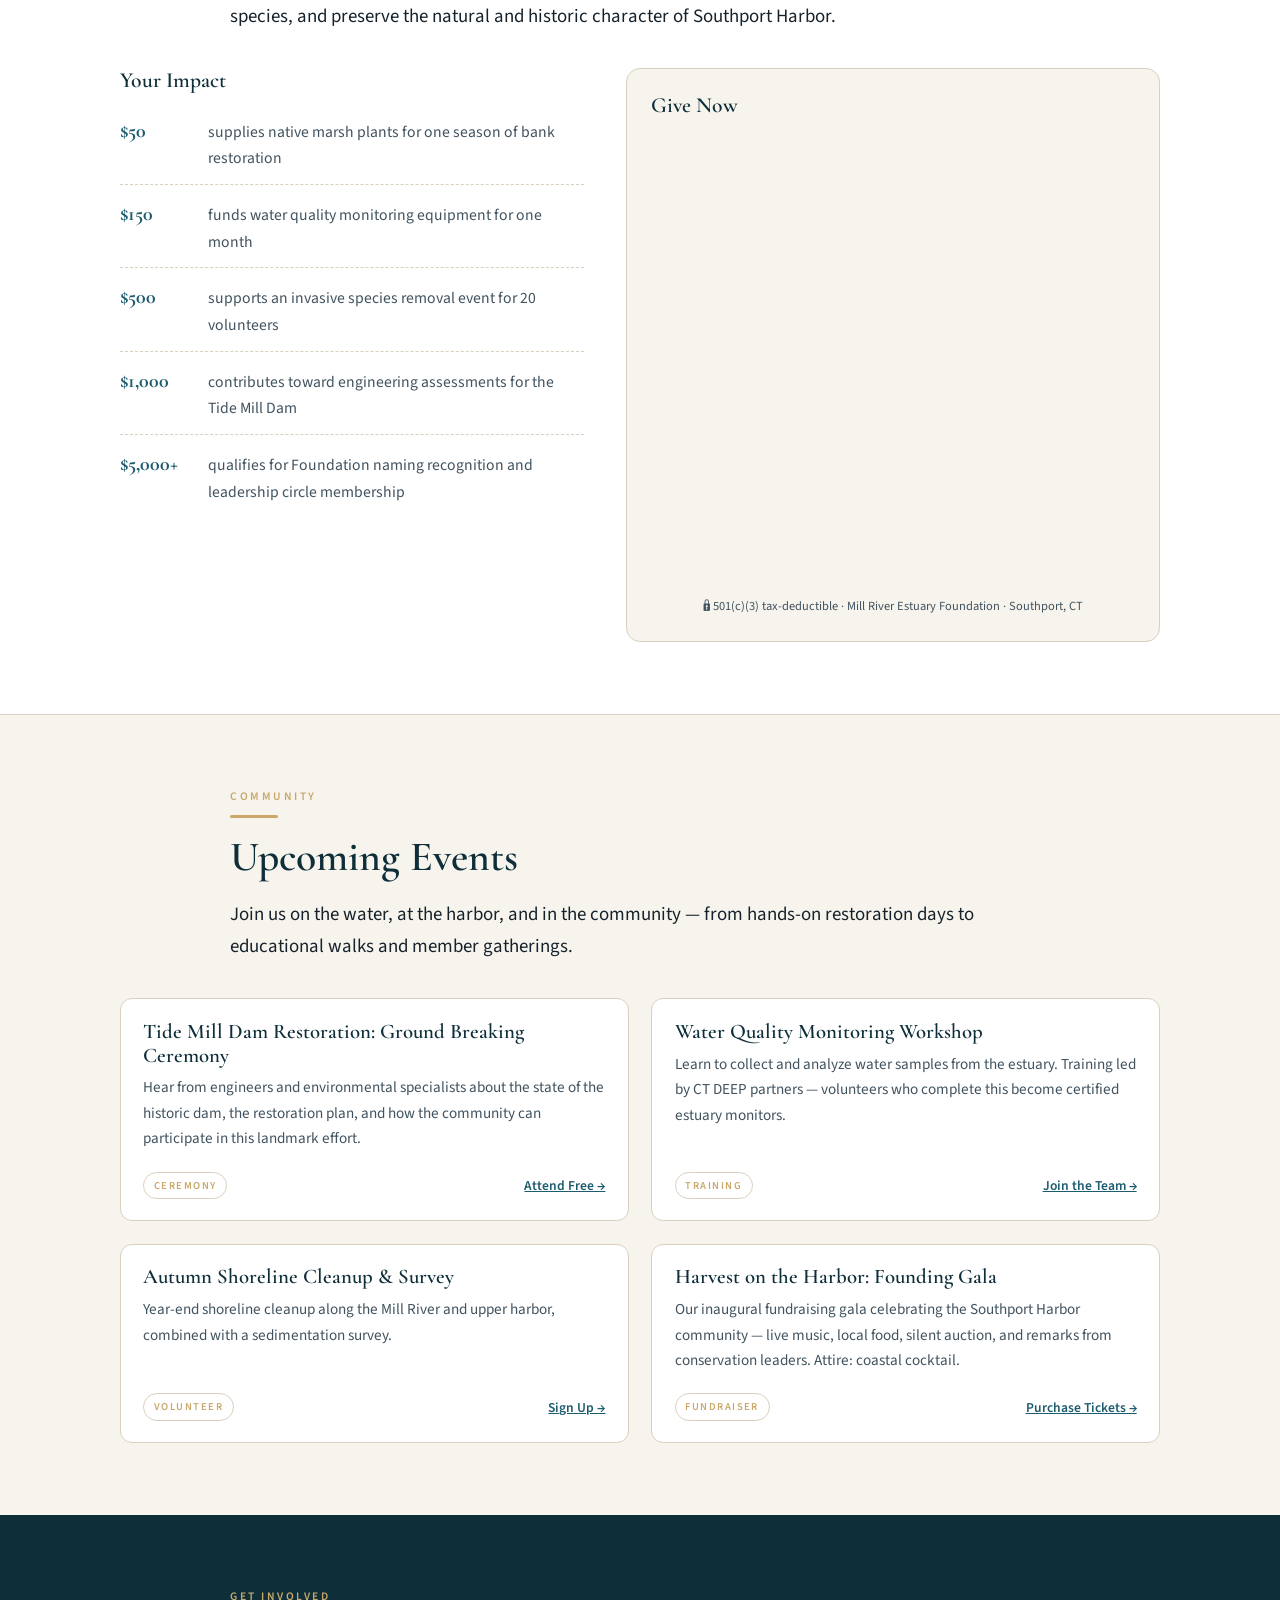
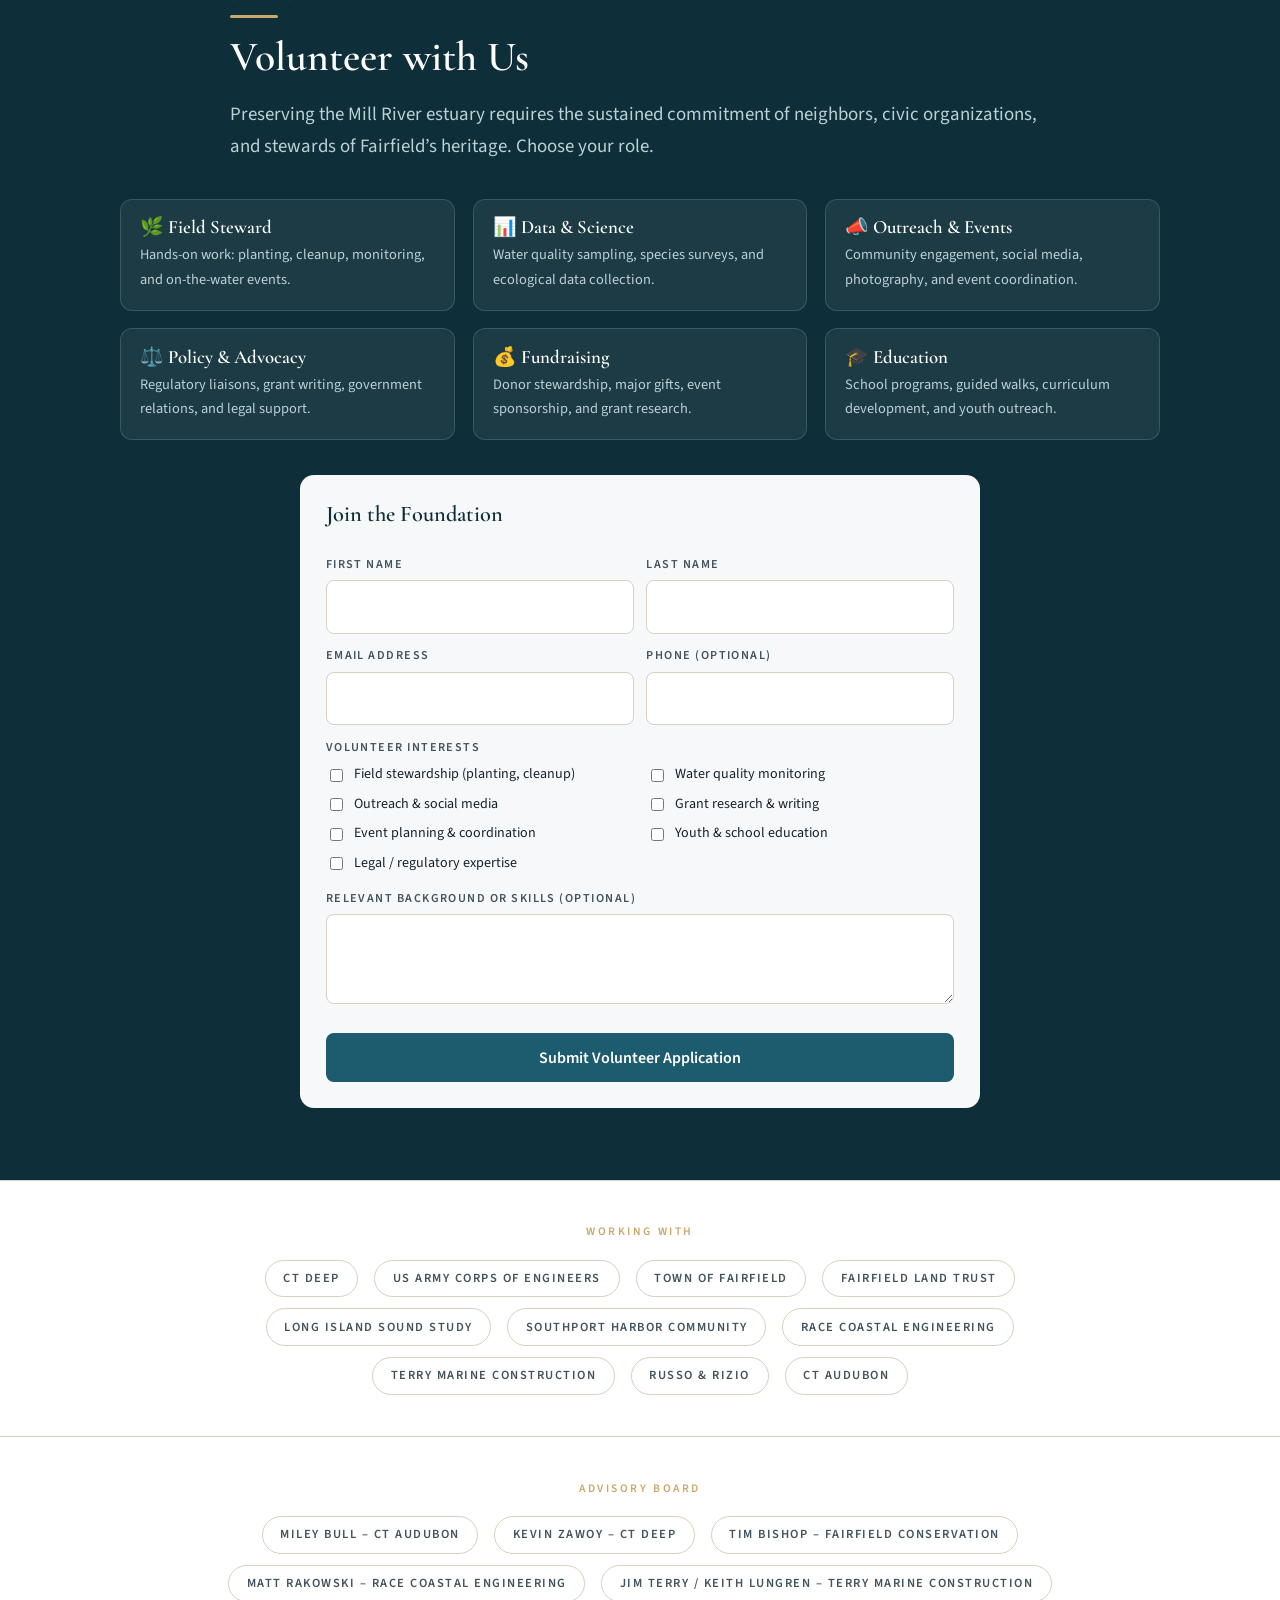
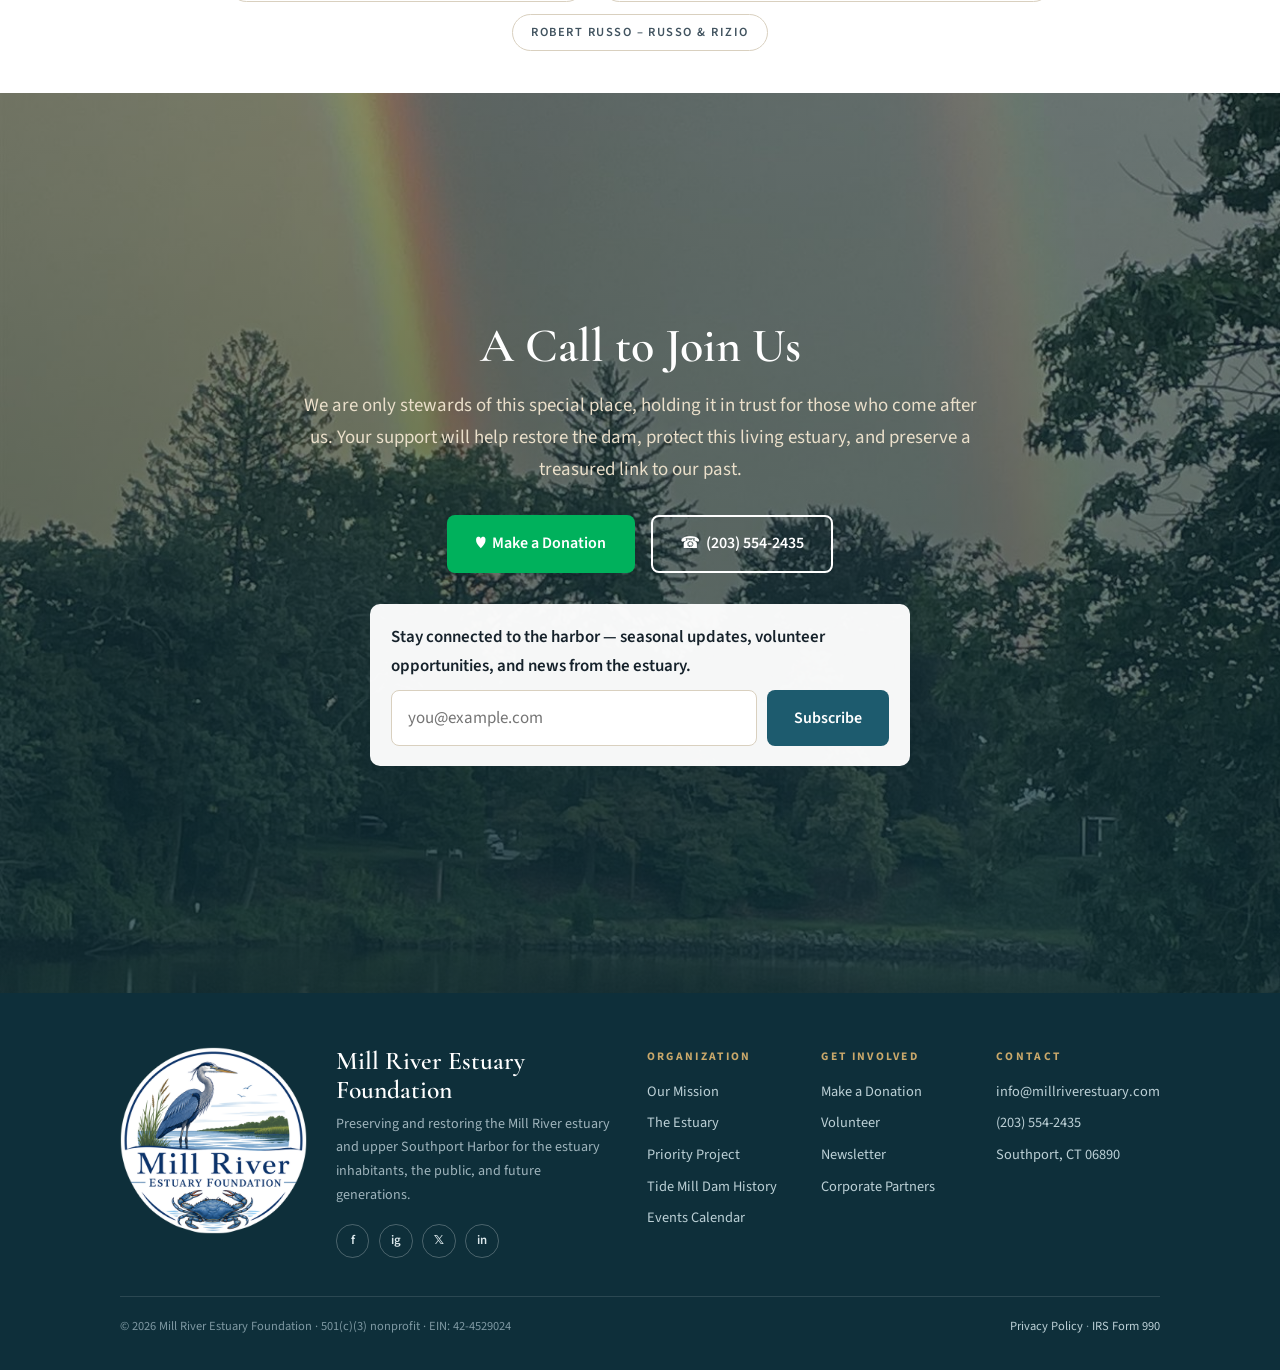
==== commit 4d817368: "Correct history page after fact check and add new sourced material Fix Sturges death date, millstone" ====
--- a/index.html
+++ b/index.html
@@ -304,8 +304,8 @@
       <div>
         <p class="kicker">Active Initiative</p>
         <h2 class="head">Our First Priority</h2>
-        <p>For more than three centuries the historic Tide Mill Dam has regulated the flow of water from the
-          Mill River into Southport Harbor. Years of disrepair — worsened by the ice floes of winter
+        <p>The town authorized a dam here in the 1720s, and for generations the historic Tide Mill Dam has regulated the
+          flow of water from the Mill River into Southport Harbor. Years of disrepair — worsened by the ice floes of winter
           2025/2026 — have dropped water levels and let sediment accumulate. Restoring this historic
           structure is our first and most urgent undertaking.</p>
         <p><a class="more-link" href="history.html">Explore the history of the Tide Mill Dam &rarr;</a></p>
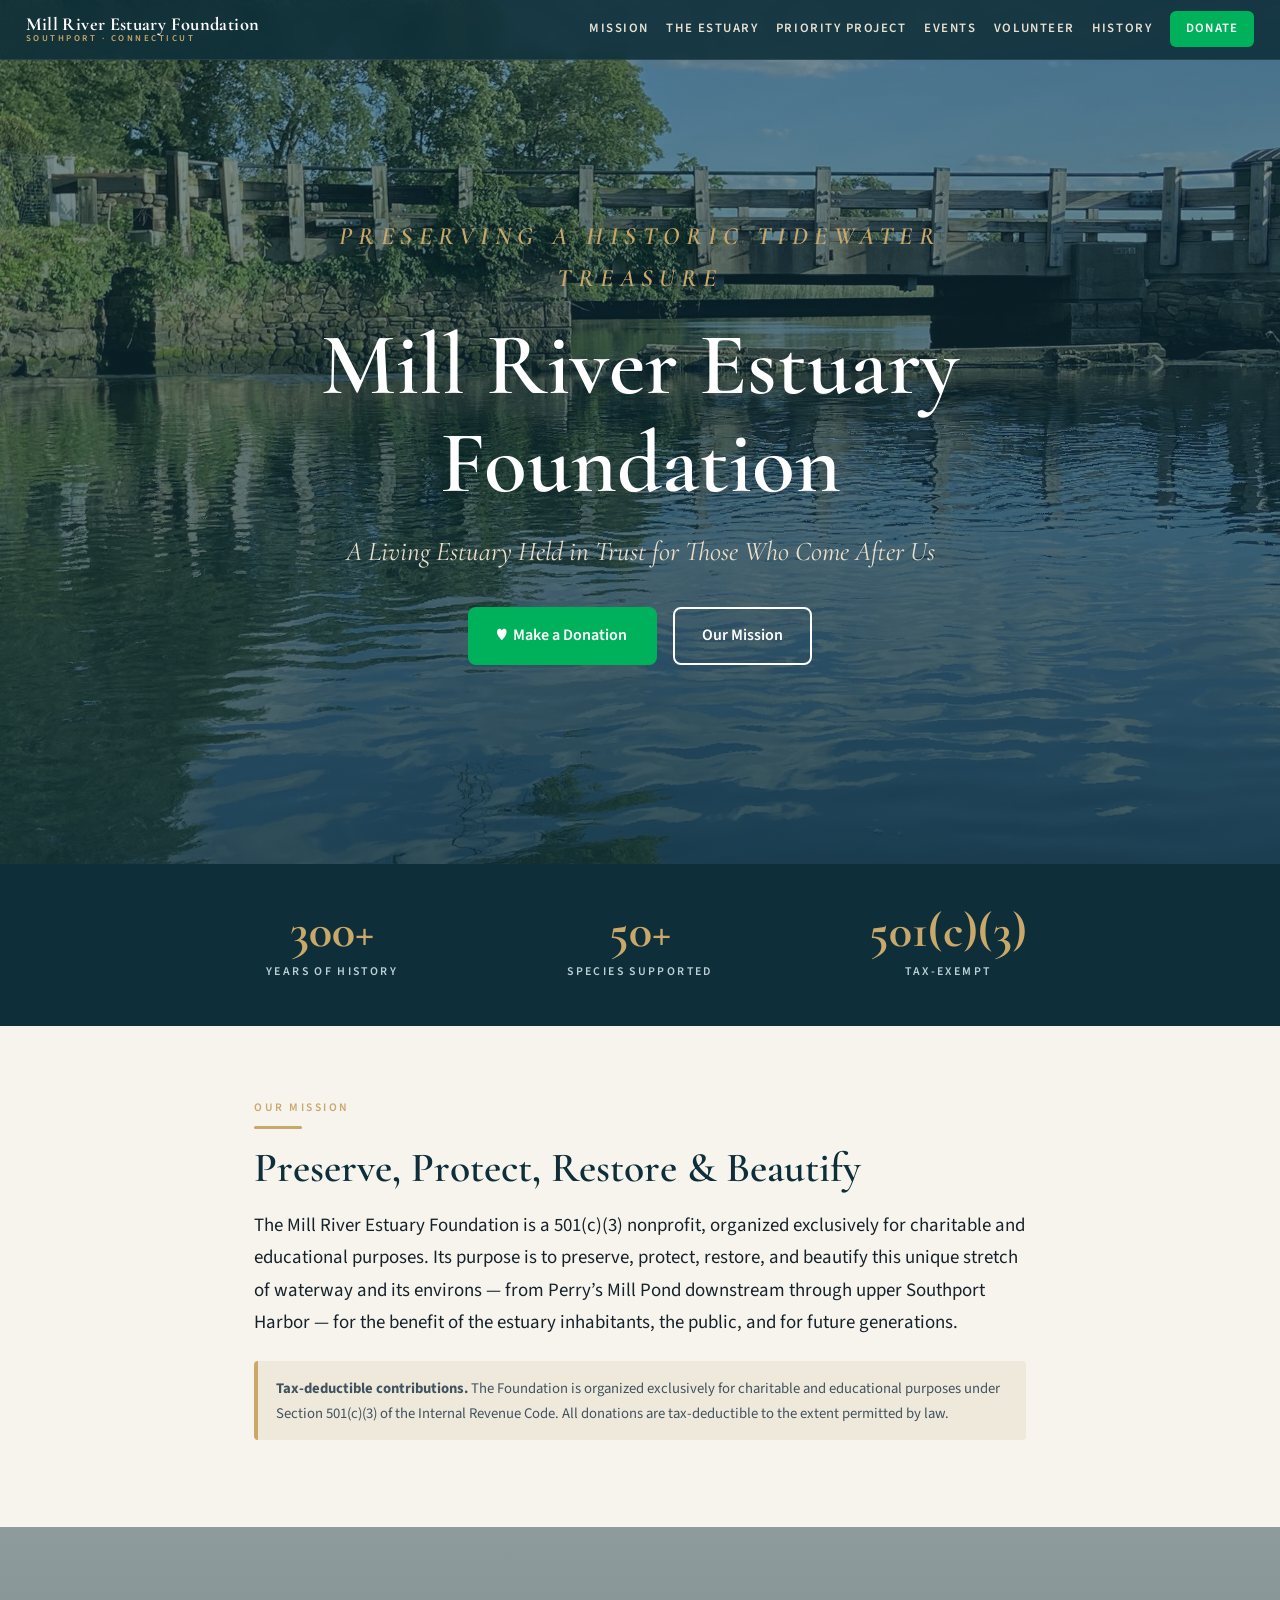
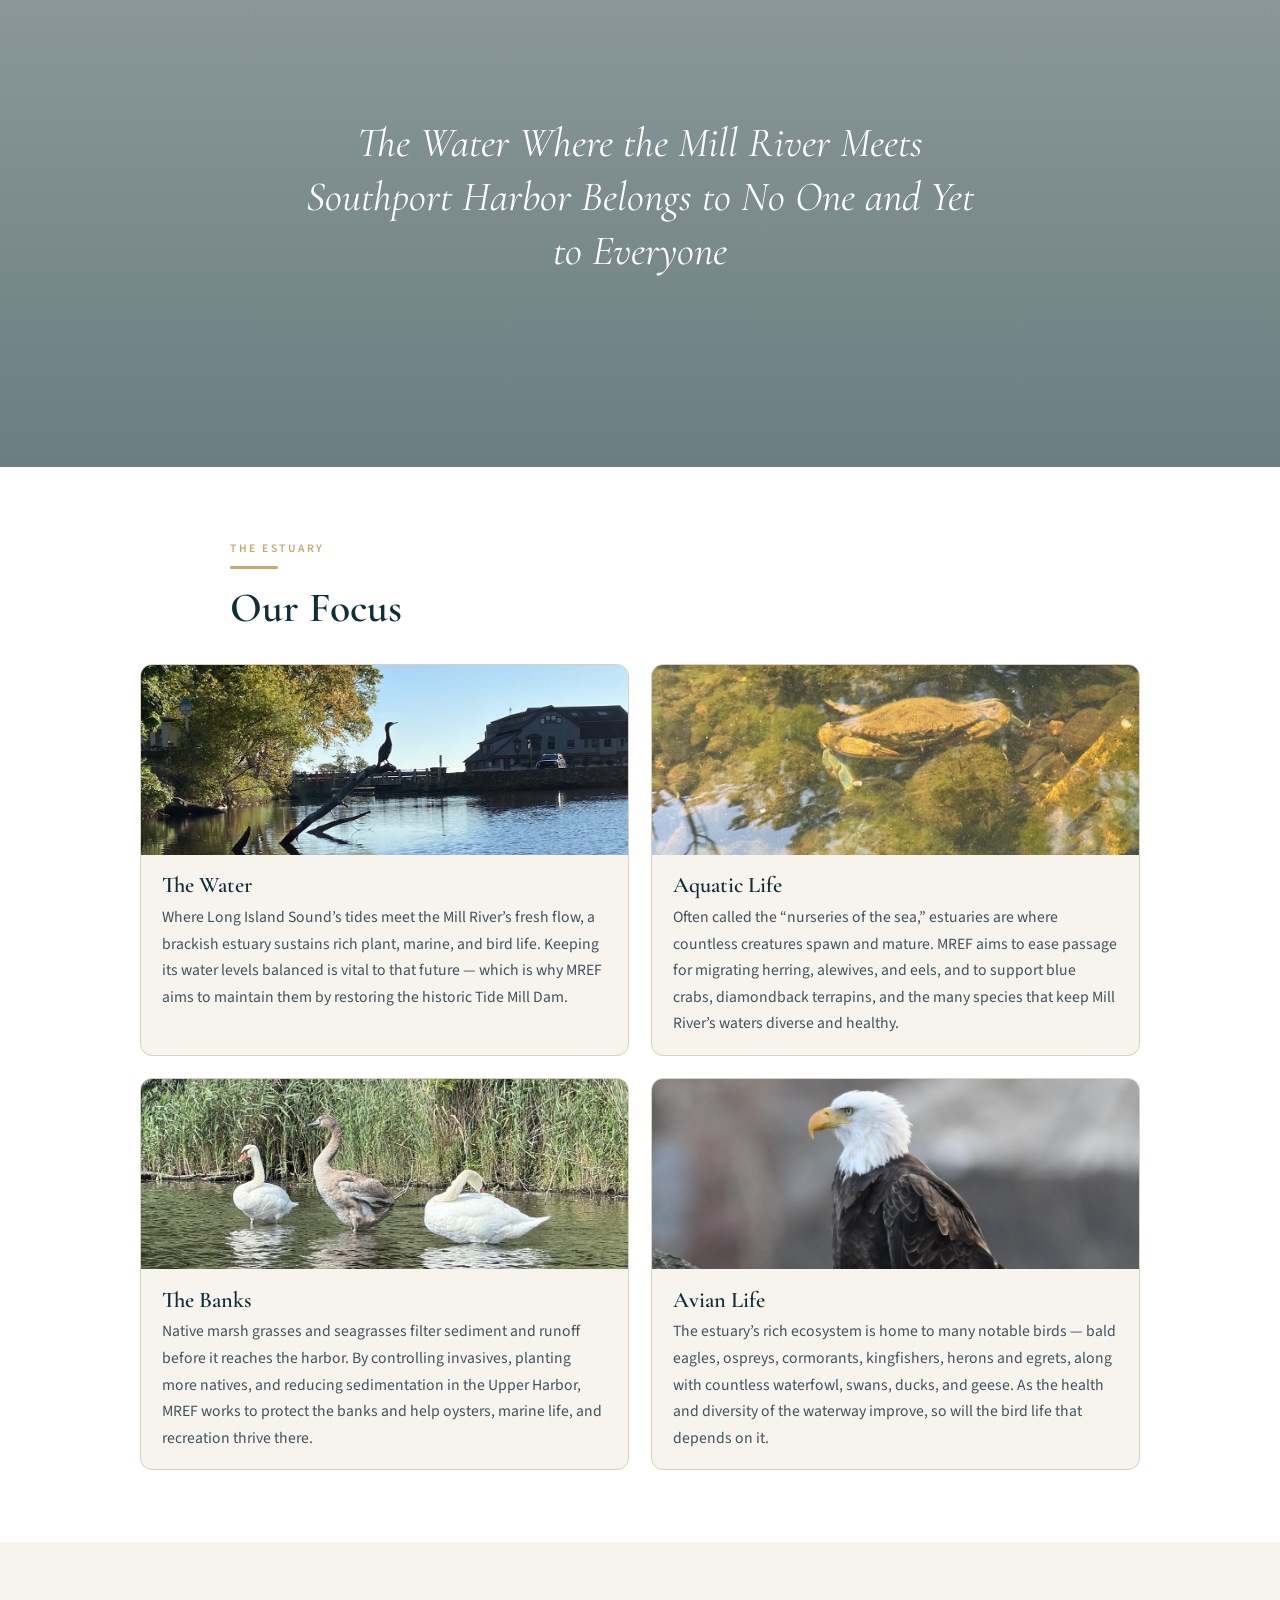
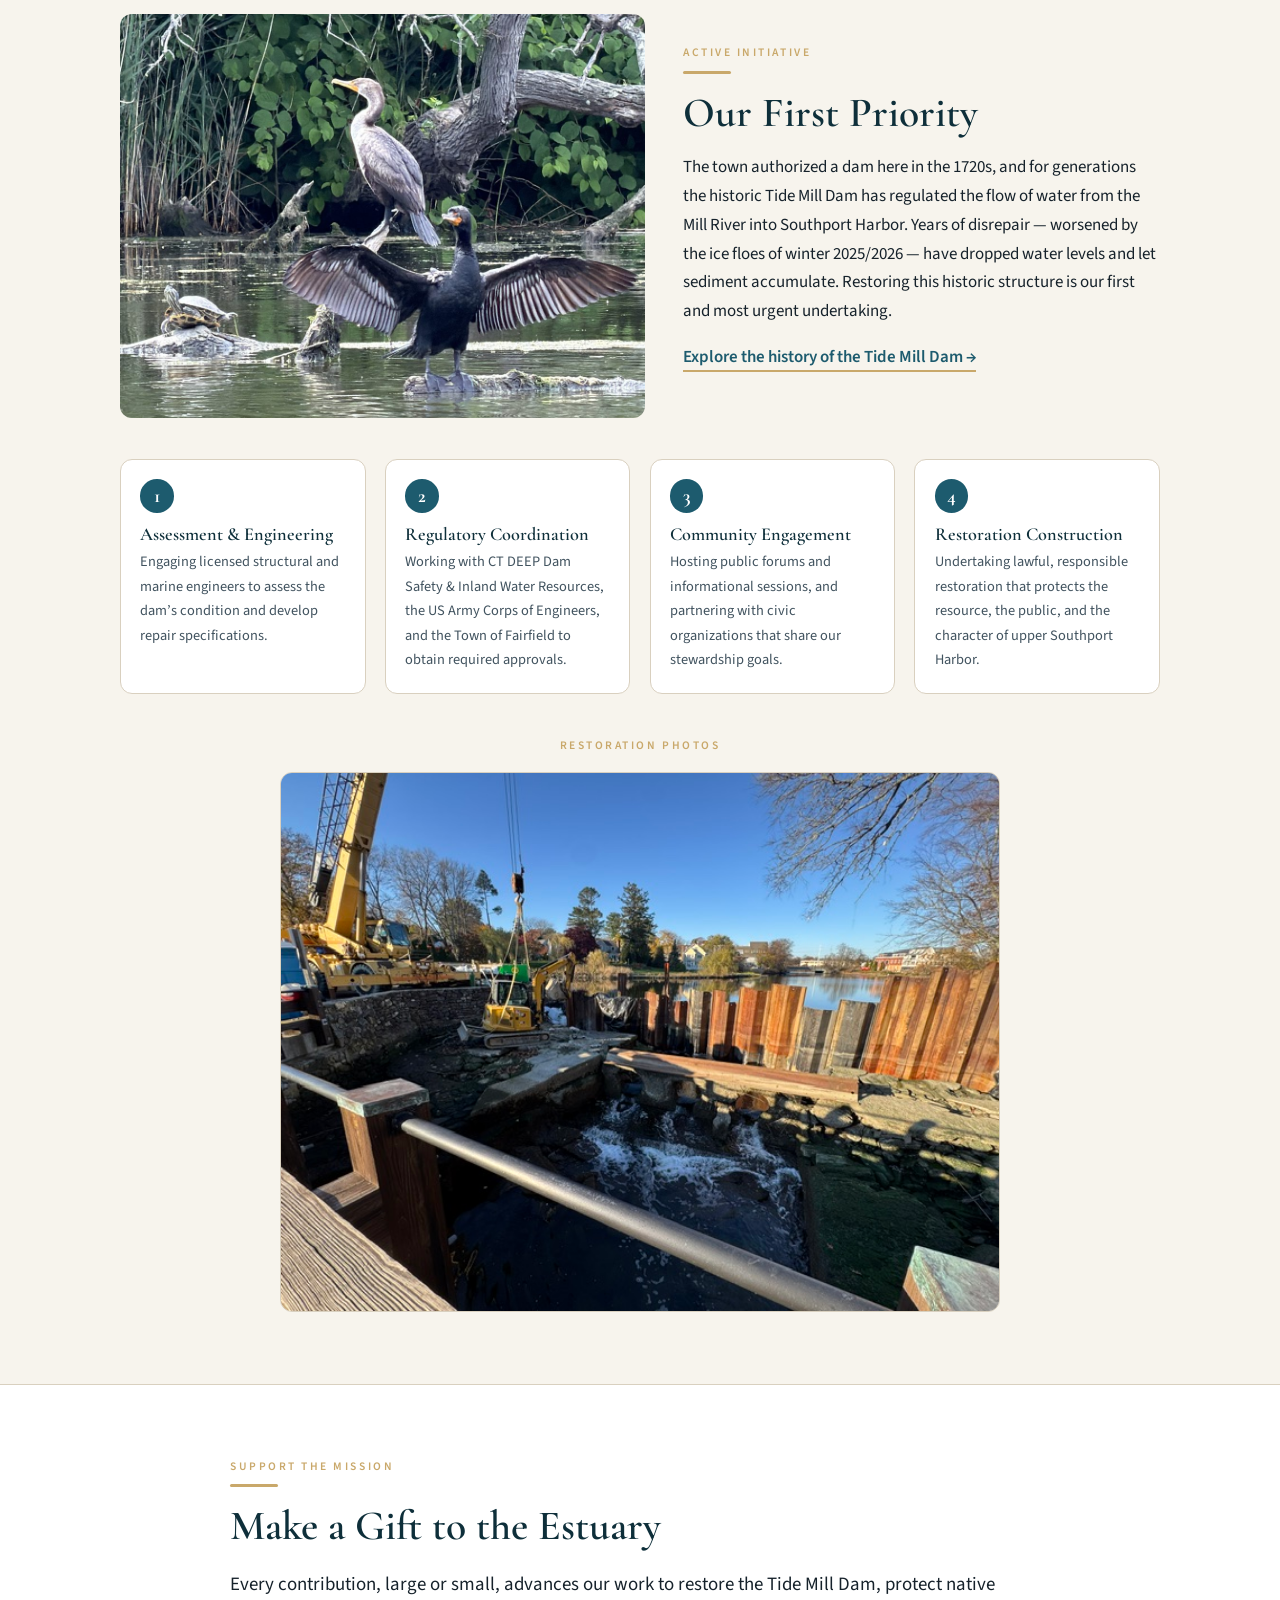
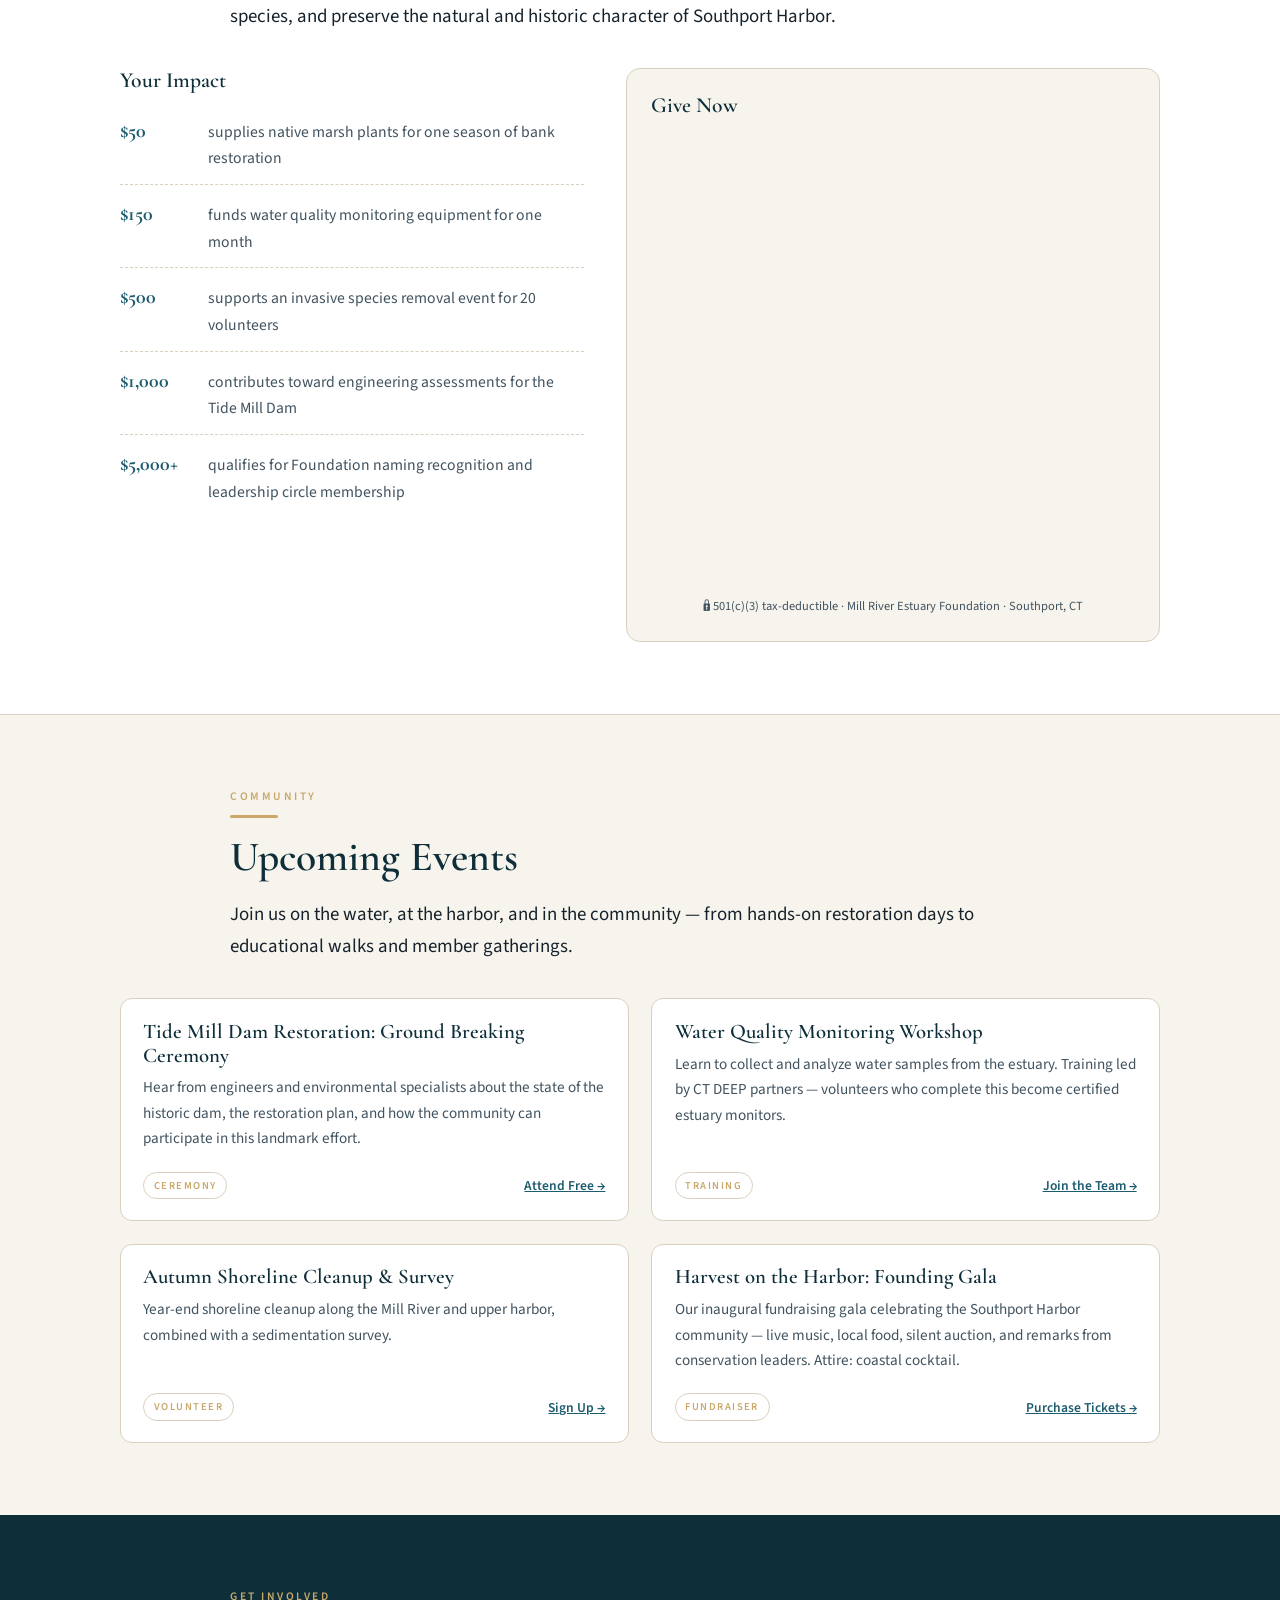
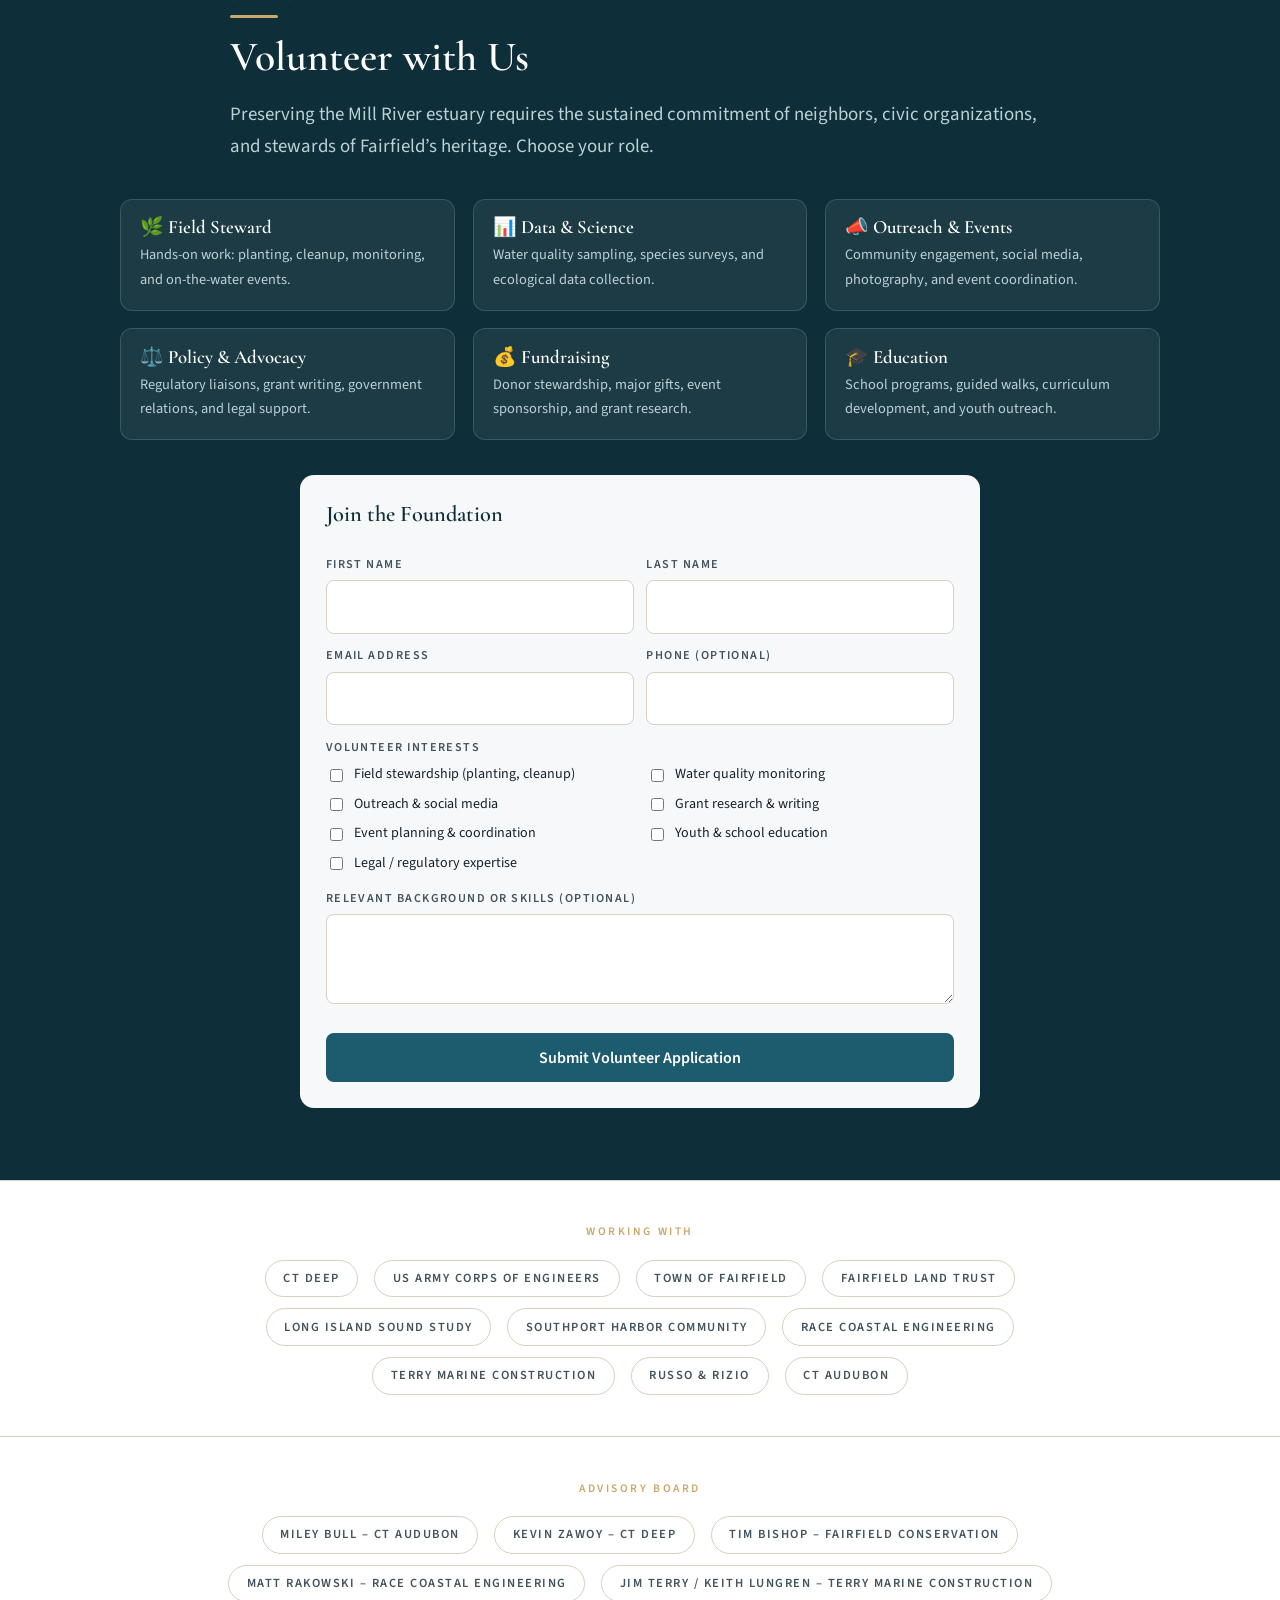
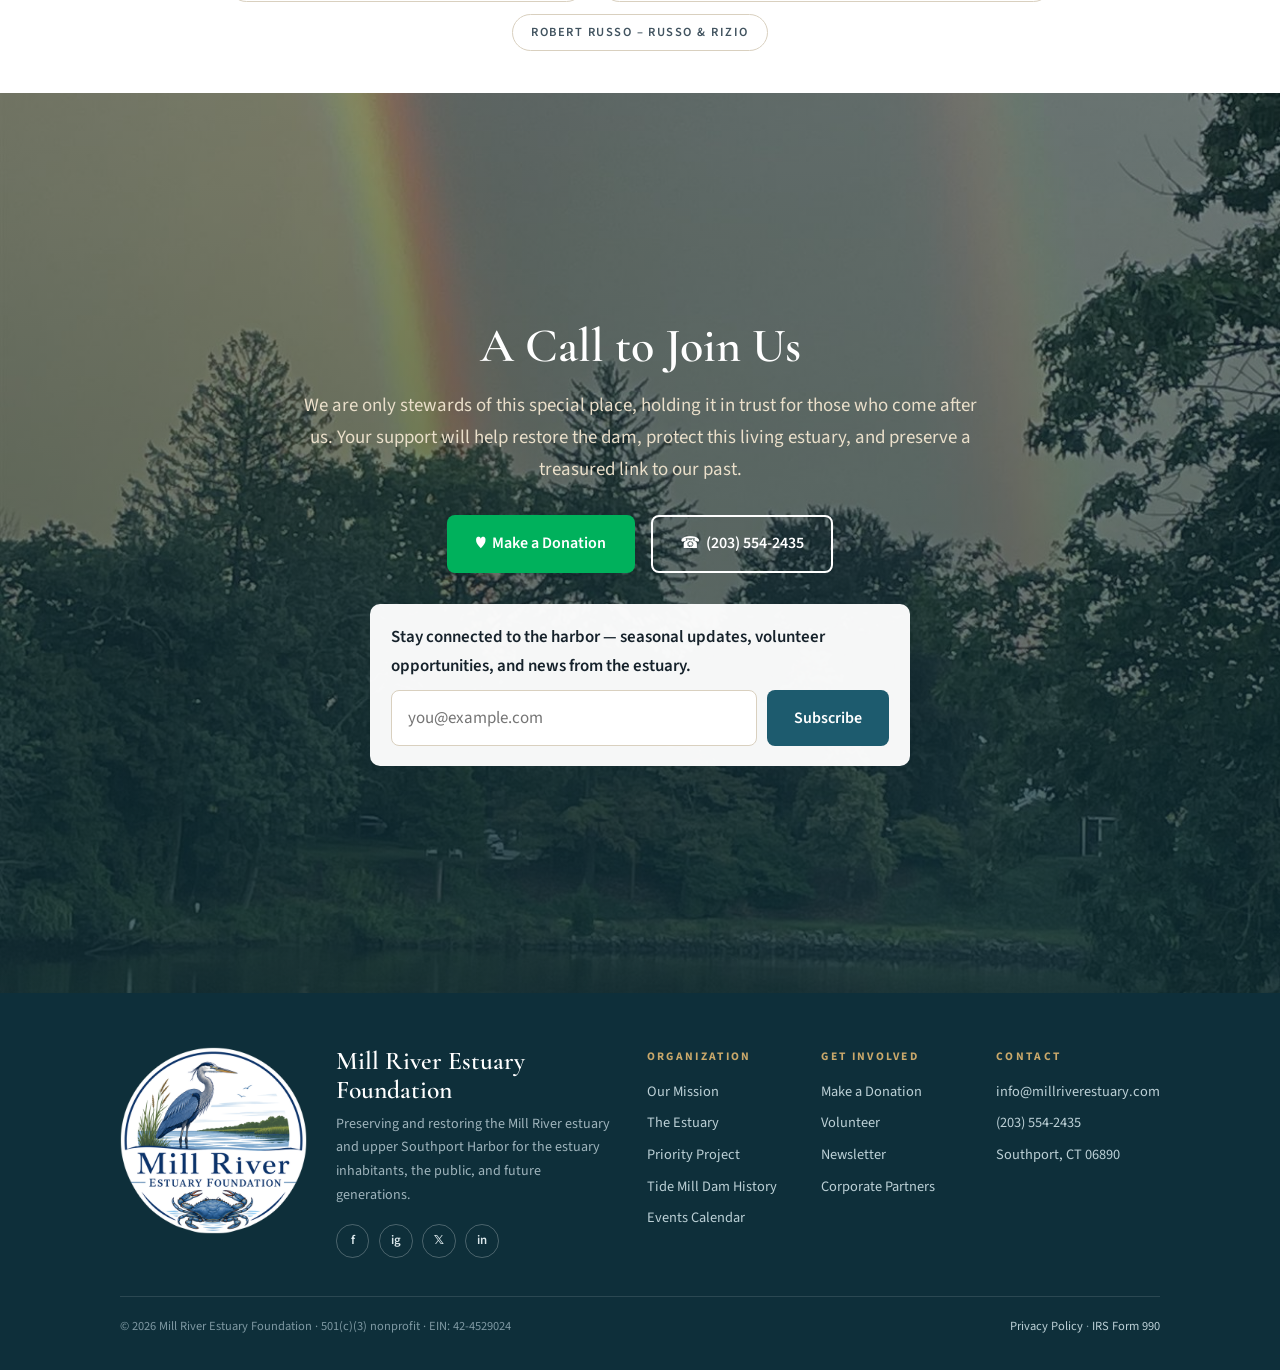
==== commit 71d012ae: "Show restoration photos in date order and add the November 23 photos Co-Authored-By: Claude Opus 5.5" ====
--- a/index.html
+++ b/index.html
@@ -320,7 +320,7 @@
     <div class="restoration">
       <p class="kicker">Restoration Photos</p>
       <div class="restoration__frame" id="restorationFrame">
-        <img src="img/restoration-1.jpg" alt="Excavator and crane working beside the Tide Mill Dam during restoration, with steel sheet piling along the far bank" width="640" height="480" />
+        <img src="img/restoration-4.jpg" alt="A crane towering over steel sheet piling at the Tide Mill Dam, seen from the water" width="640" height="480" style="object-position:50% 30%" />
       </div>
     </div>
   </section>
@@ -541,11 +541,19 @@
       var frame = document.getElementById('restorationFrame');
       if (!frame) return;
       var img = frame.querySelector('img');
+      // Shown in the order taken (dates from the original file names, mmddyy). Keep new photos in date order.
       var photos = [
-        { src: 'img/restoration-1.jpg', alt: img.alt },
+        // 11/20/26
+        { src: 'img/restoration-4.jpg', alt: img.alt, pos: '50% 30%' },
+        // 11/21/26
+        { src: 'img/restoration-1.jpg', alt: 'Excavator and crane working beside the Tide Mill Dam during restoration, with steel sheet piling along the far bank' },
         { src: 'img/restoration-2.jpg', alt: 'Steel sheet piling in place at the Tide Mill Dam, with the bridge and Southport Harbor beyond' },
         { src: 'img/restoration-3.jpg', alt: 'A crane and construction equipment behind steel sheet piling at the Tide Mill Dam' },
-        { src: 'img/restoration-4.jpg', alt: 'A crane towering over steel sheet piling at the Tide Mill Dam, seen from the water', pos: '50% 30%' }
+        // 11/23/26
+        { src: 'img/restoration-5.jpg', alt: 'Close view of steel sheet piling, black sheeting, and hoses beside the stone wall at the Tide Mill Dam' },
+        { src: 'img/restoration-6.jpg', alt: 'Steel sheet piling and black sheeting meeting the rocky bank at the Tide Mill Dam' },
+        { src: 'img/restoration-7.jpg', alt: 'A crane on the stone wall at dusk, with a line of steel sheet piling across the water at the Tide Mill Dam' },
+        { src: 'img/restoration-8.jpg', alt: 'Steel sheet piling in the water in front of the Tide Mill building, with a crane on the bank' }
       ];
       photos.forEach(function (p) { new Image().src = p.src; });
       if (window.matchMedia('(prefers-reduced-motion: reduce)').matches) return;
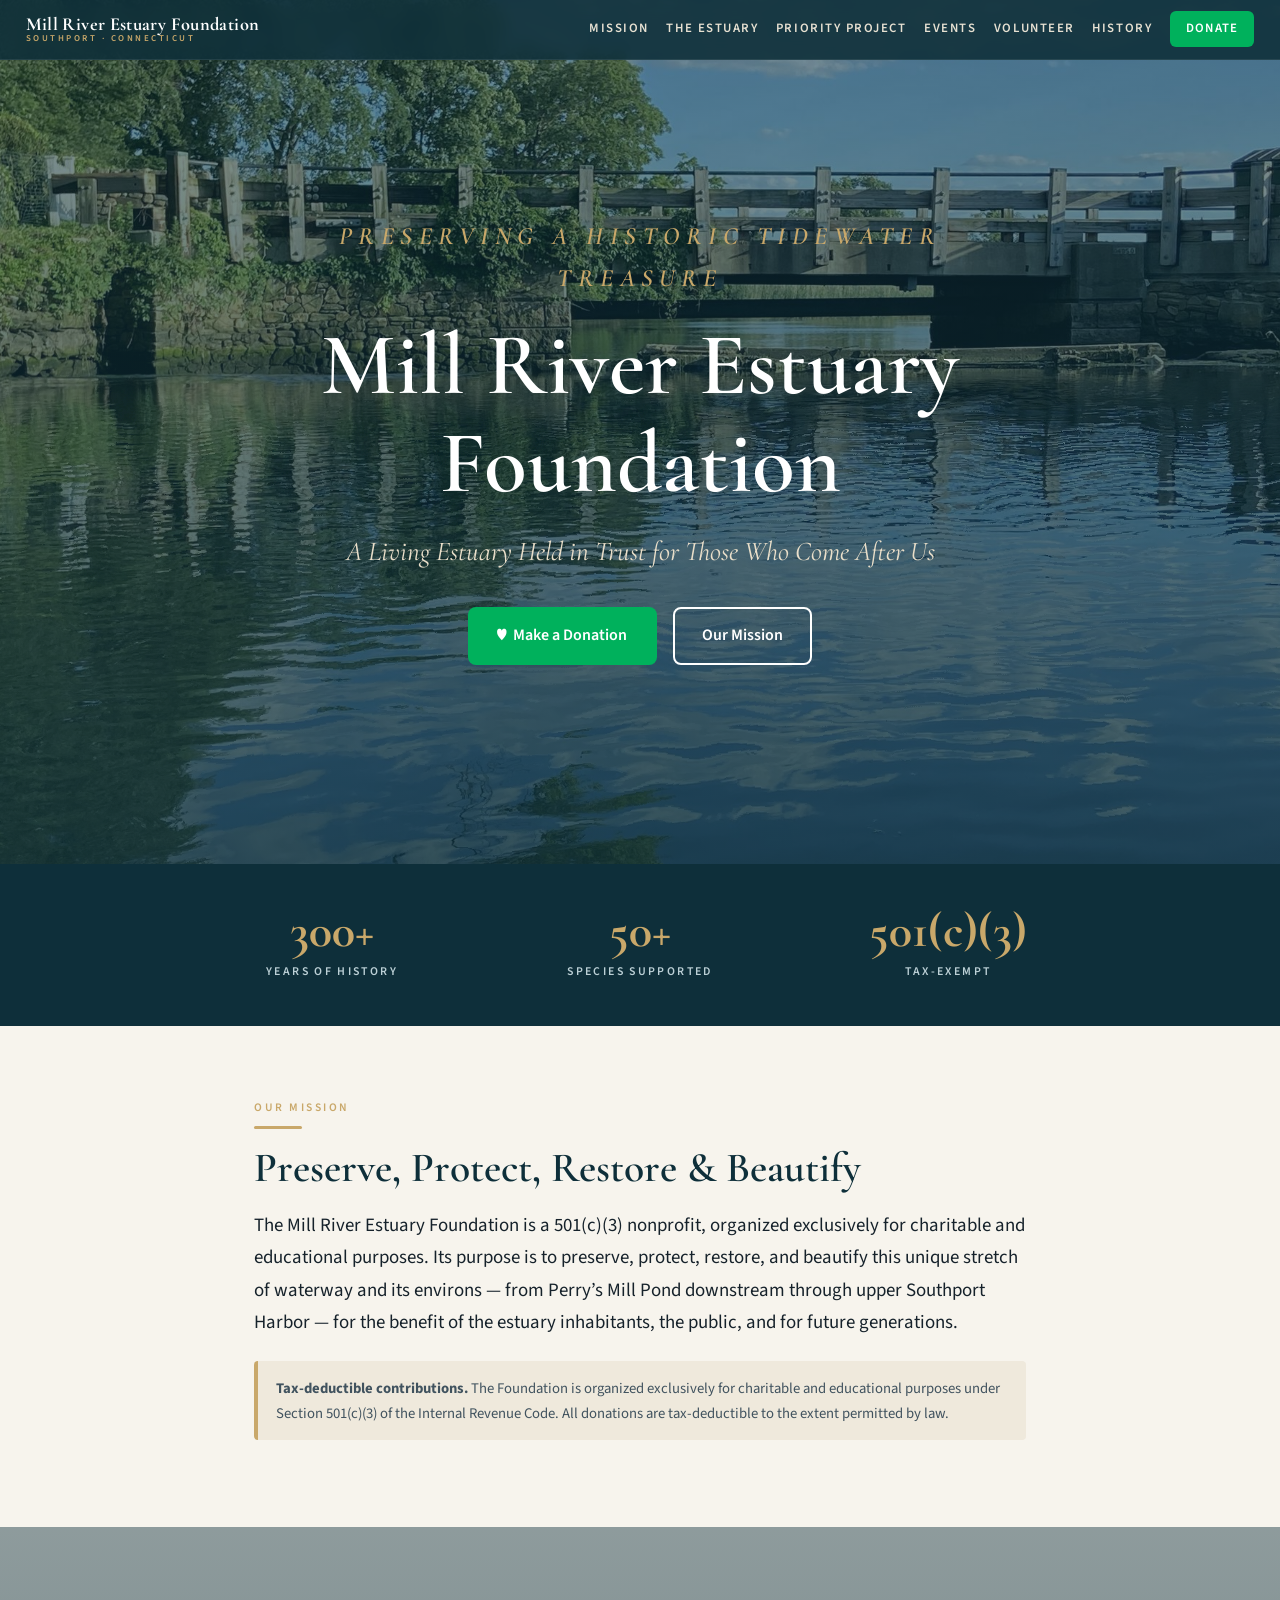
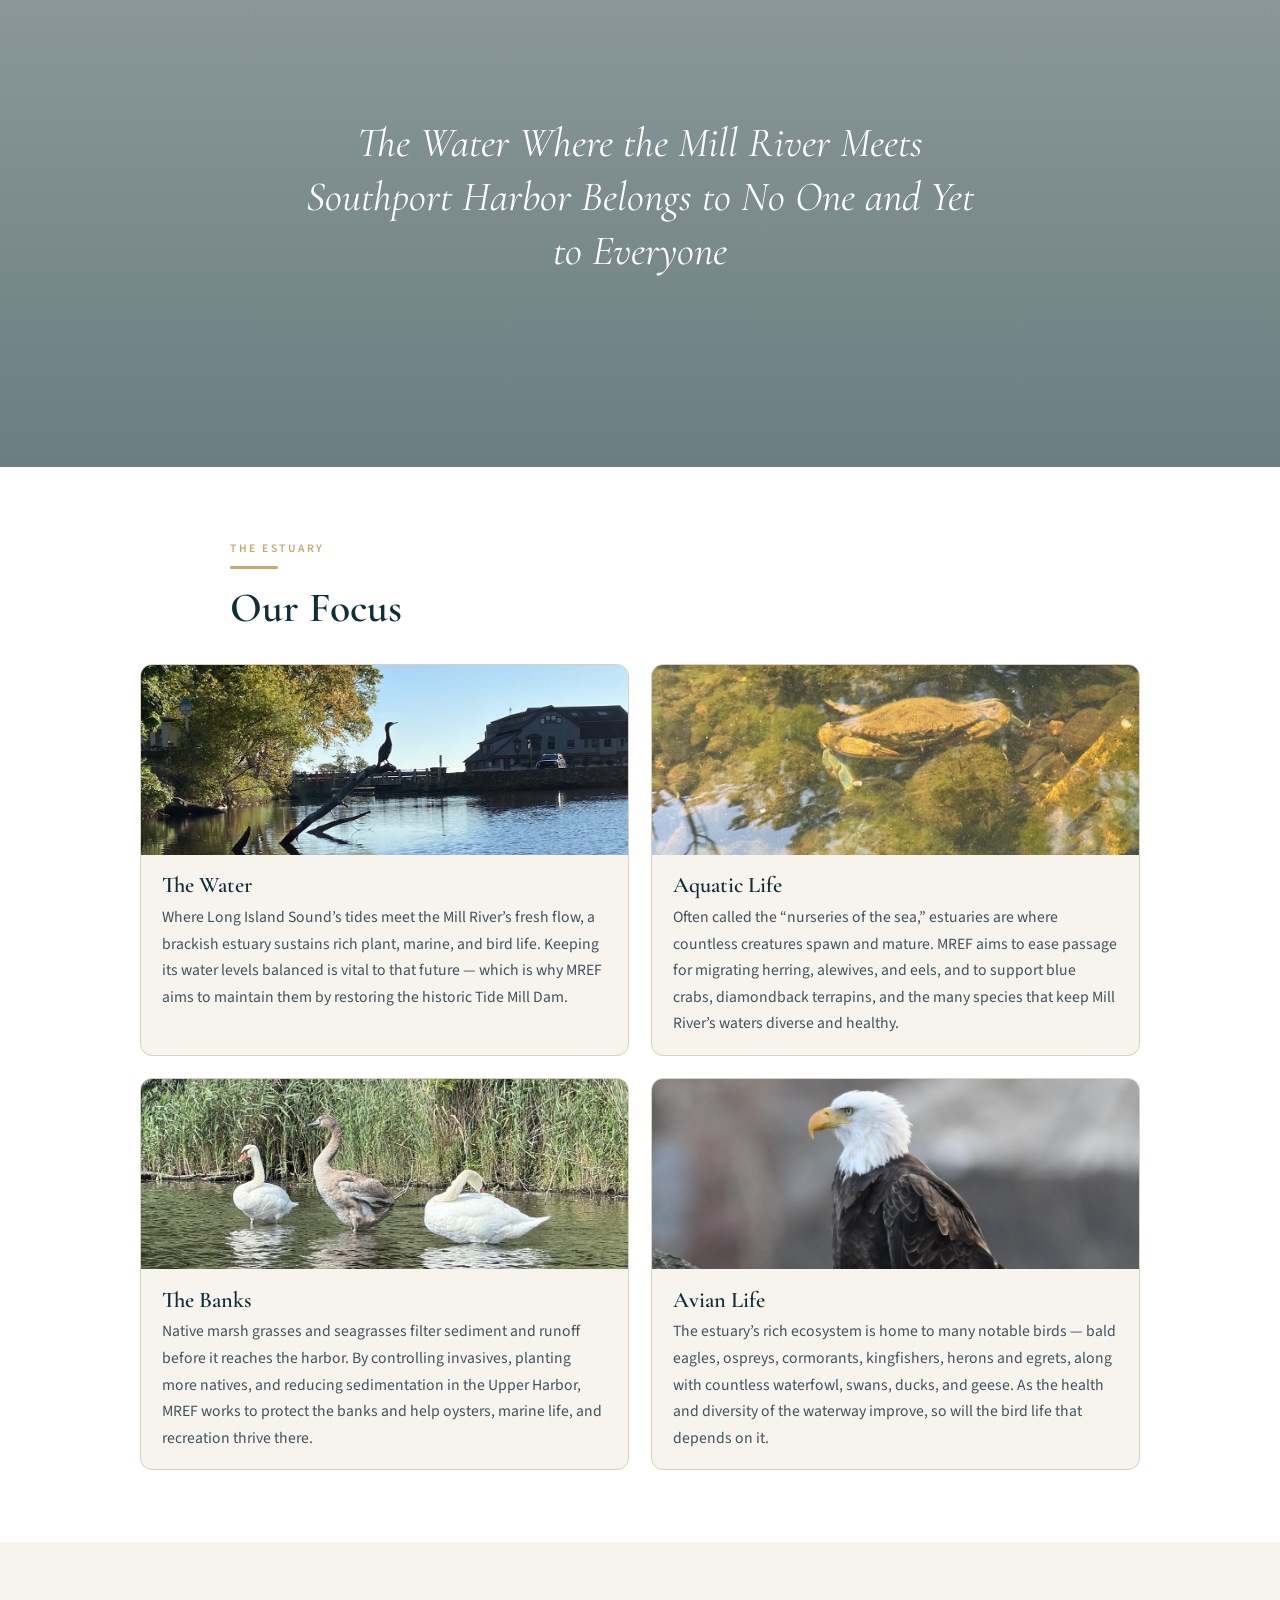
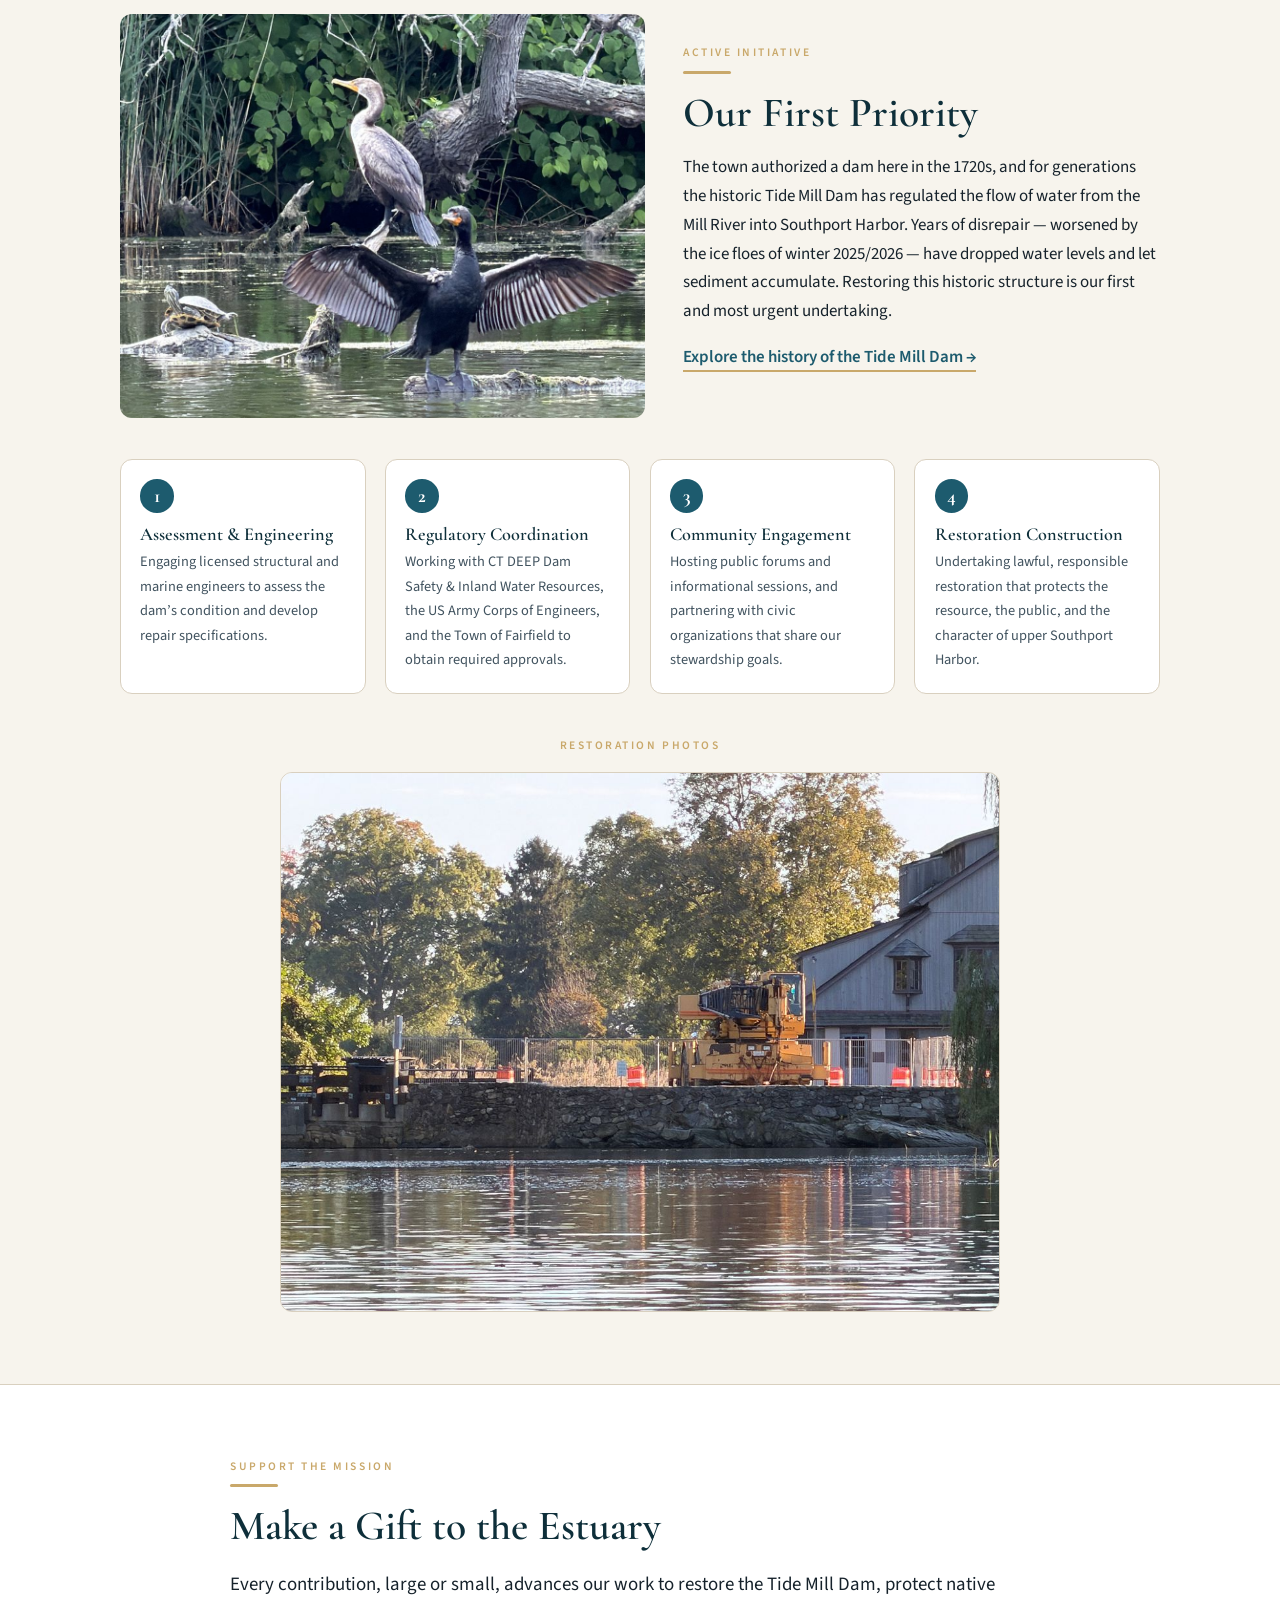
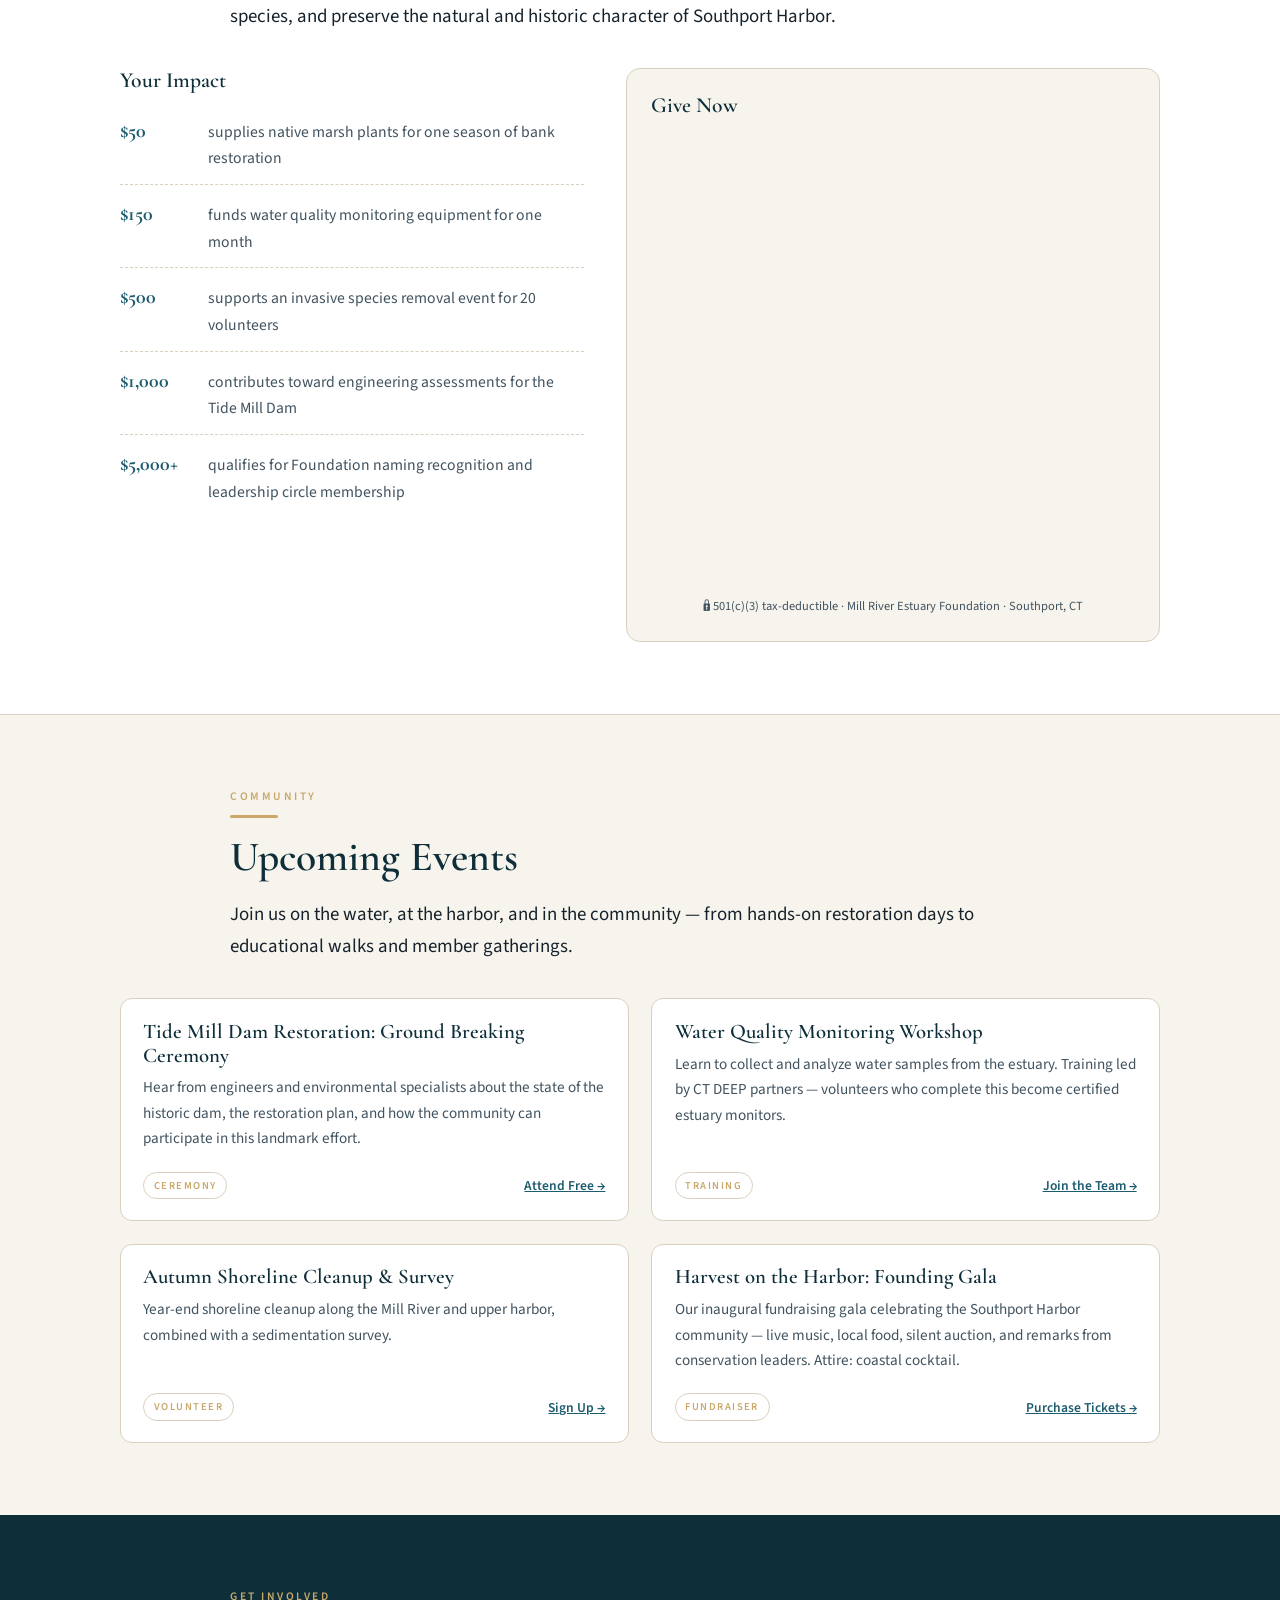
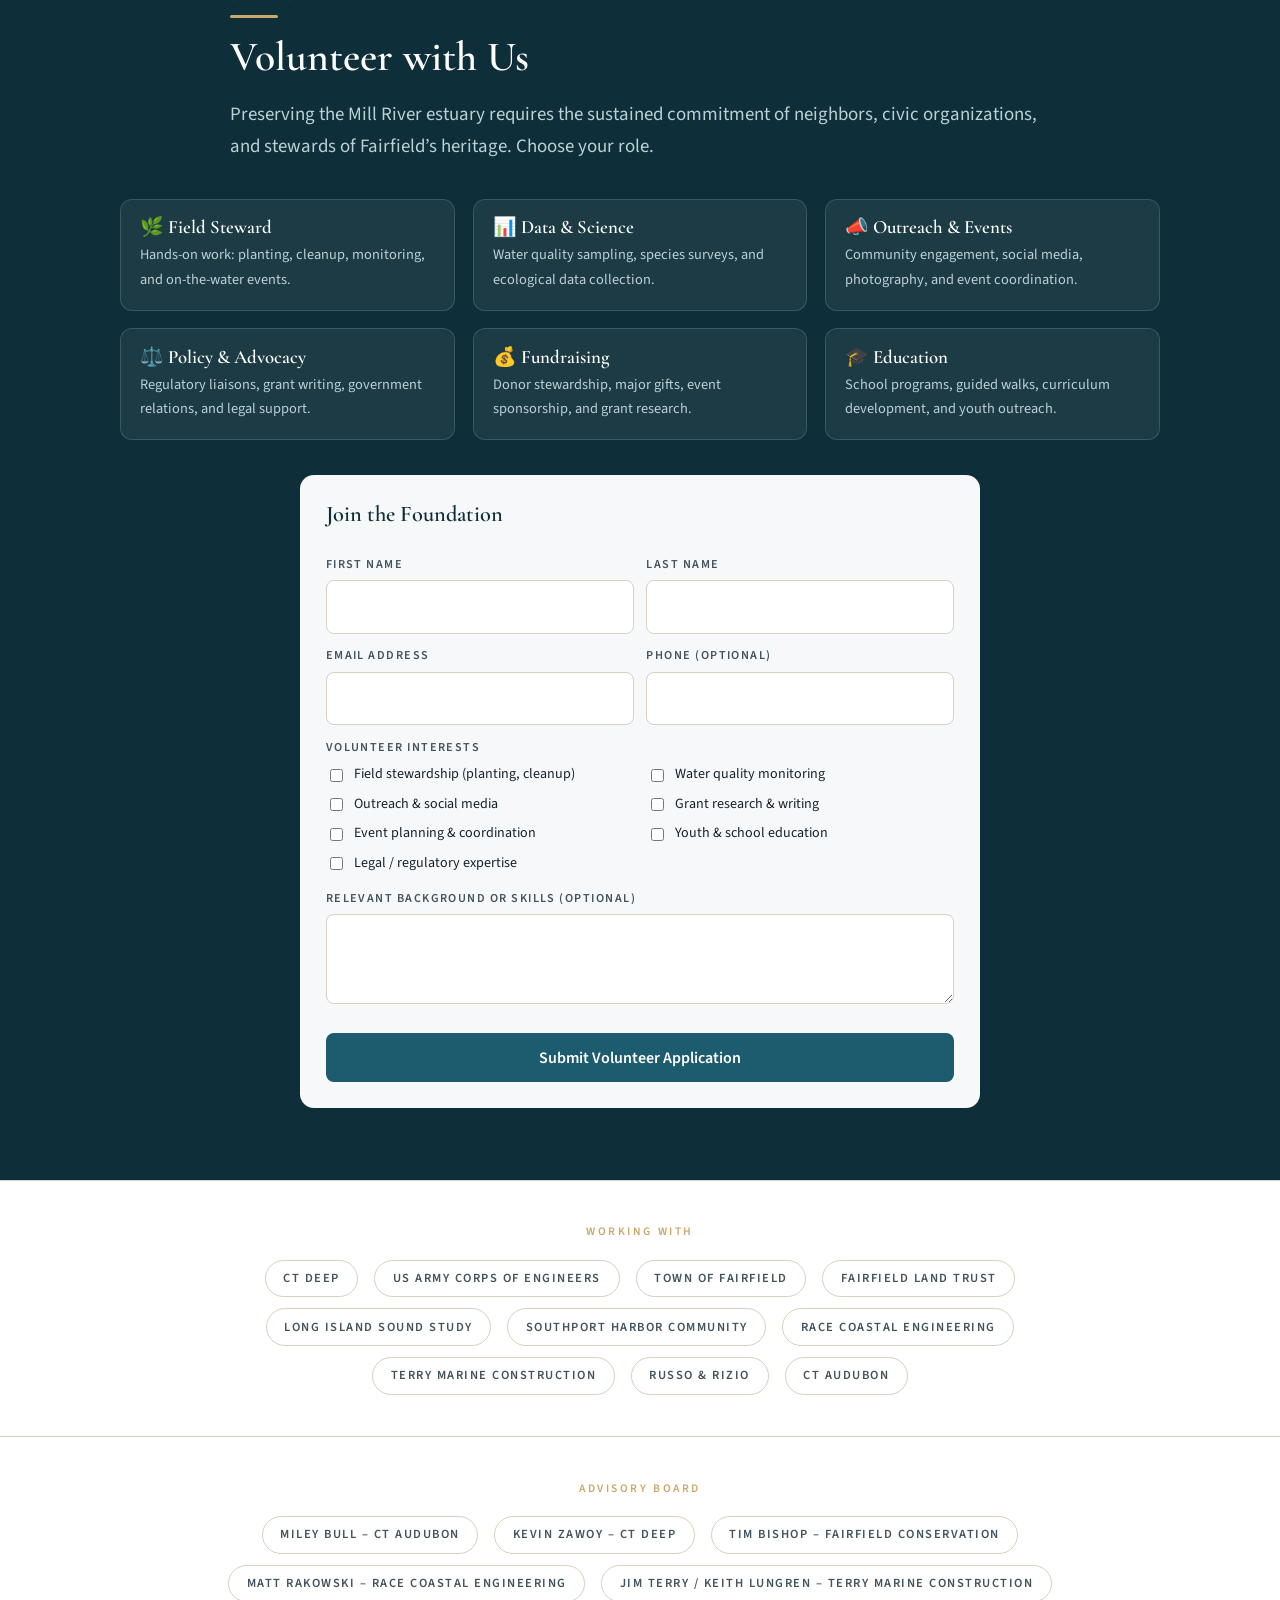
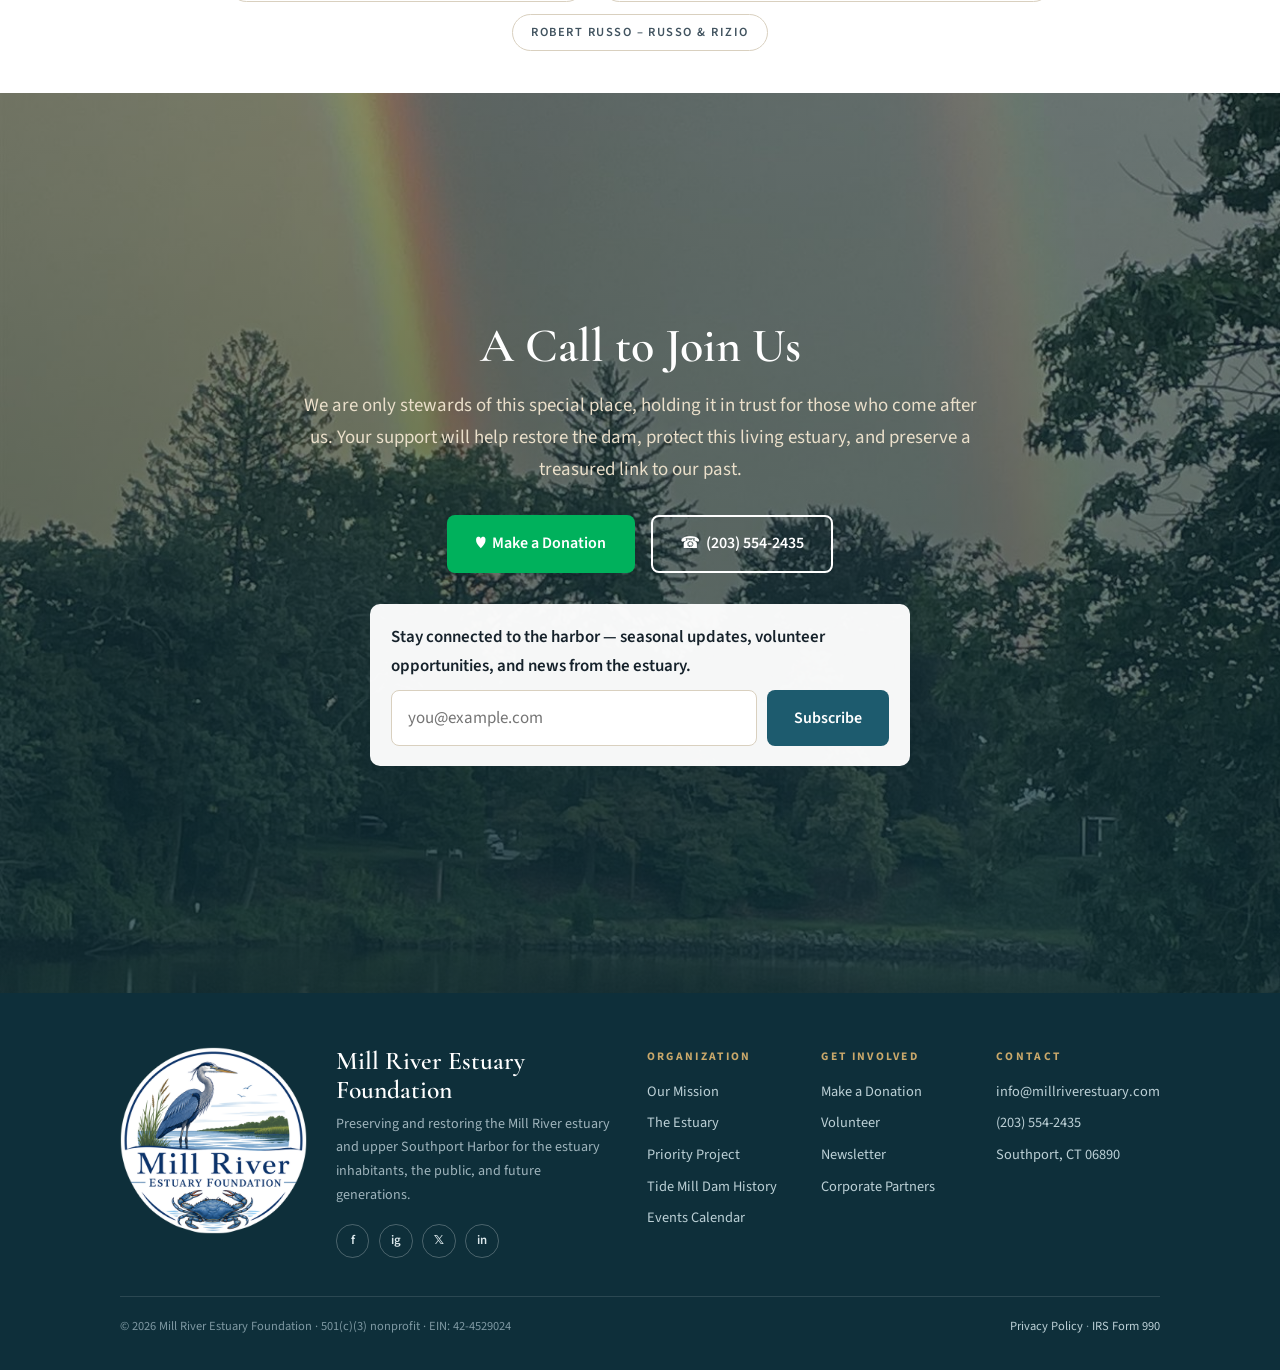
==== commit 0d8186a3: "Add seven earlier restoration photos in date order Load gallery photos as needed instead of all at o" ====
--- a/index.html
+++ b/index.html
@@ -320,7 +320,7 @@
     <div class="restoration">
       <p class="kicker">Restoration Photos</p>
       <div class="restoration__frame" id="restorationFrame">
-        <img src="img/restoration-4.jpg" alt="A crane towering over steel sheet piling at the Tide Mill Dam, seen from the water" width="640" height="480" style="object-position:50% 30%" />
+        <img src="img/restoration-9.jpg" alt="The bridge, stone wall, and Tide Mill building seen across the calm mill pond on a summer evening" width="640" height="480" />
       </div>
     </div>
   </section>
@@ -543,8 +543,21 @@
       var img = frame.querySelector('img');
       // Shown in the order taken (dates from the original file names, mmddyy). Keep new photos in date order.
       var photos = [
+        // 07/10/26
+        { src: 'img/restoration-9.jpg', alt: img.alt },
+        // 10/03/26
+        { src: 'img/restoration-10.jpg', alt: 'A yellow crane parked on the stone wall beside the Tide Mill building, seen across the water in early fall' },
+        // 10/09/26
+        { src: 'img/restoration-11.jpg', alt: 'A crane in front of the Tide Mill building, seen across the mill pond under a clear blue sky' },
+        { src: 'img/restoration-12.jpg', alt: 'A large yellow crane with its boom raised above the stone wall at the Tide Mill Dam', pos: '50% 27%' },
+        // 10/25/26
+        { src: 'img/restoration-13.jpg', alt: 'A steel pile standing in the water beside the bridge, with the crane on the stone wall' },
+        // 11/04/26
+        { src: 'img/restoration-14.jpg', alt: 'A crane and large white bags of material on the stone wall near the Tide Mill building' },
+        // 11/19/26
+        { src: 'img/restoration-15.jpg', alt: 'A line of steel sheet piling and black sheeting across the water at the Tide Mill Dam' },
         // 11/20/26
-        { src: 'img/restoration-4.jpg', alt: img.alt, pos: '50% 30%' },
+        { src: 'img/restoration-4.jpg', alt: 'A crane towering over steel sheet piling at the Tide Mill Dam, seen from the water', pos: '50% 30%' },
         // 11/21/26
         { src: 'img/restoration-1.jpg', alt: 'Excavator and crane working beside the Tide Mill Dam during restoration, with steel sheet piling along the far bank' },
         { src: 'img/restoration-2.jpg', alt: 'Steel sheet piling in place at the Tide Mill Dam, with the bridge and Southport Harbor beyond' },
@@ -555,19 +568,22 @@
         { src: 'img/restoration-7.jpg', alt: 'A crane on the stone wall at dusk, with a line of steel sheet piling across the water at the Tide Mill Dam' },
         { src: 'img/restoration-8.jpg', alt: 'Steel sheet piling in the water in front of the Tide Mill building, with a crane on the bank' }
       ];
-      photos.forEach(function (p) { new Image().src = p.src; });
+      function preload(i) { new Image().src = photos[i % photos.length].src; }
       if (window.matchMedia('(prefers-reduced-motion: reduce)').matches) return;
 
       var INTERVAL_MS = 3000;
       var FADE_MS = 400;
       var current = 0;
       var paused = false;
+      preload(1);
+      preload(2);
       frame.addEventListener('mouseenter', function () { paused = true; });
       frame.addEventListener('mouseleave', function () { paused = false; });
 
       setInterval(function () {
         if (paused || document.hidden) return;
         current = (current + 1) % photos.length;
+        preload(current + 2);
         var p = photos[current];
         img.classList.add('is-fading');
         setTimeout(function () {
